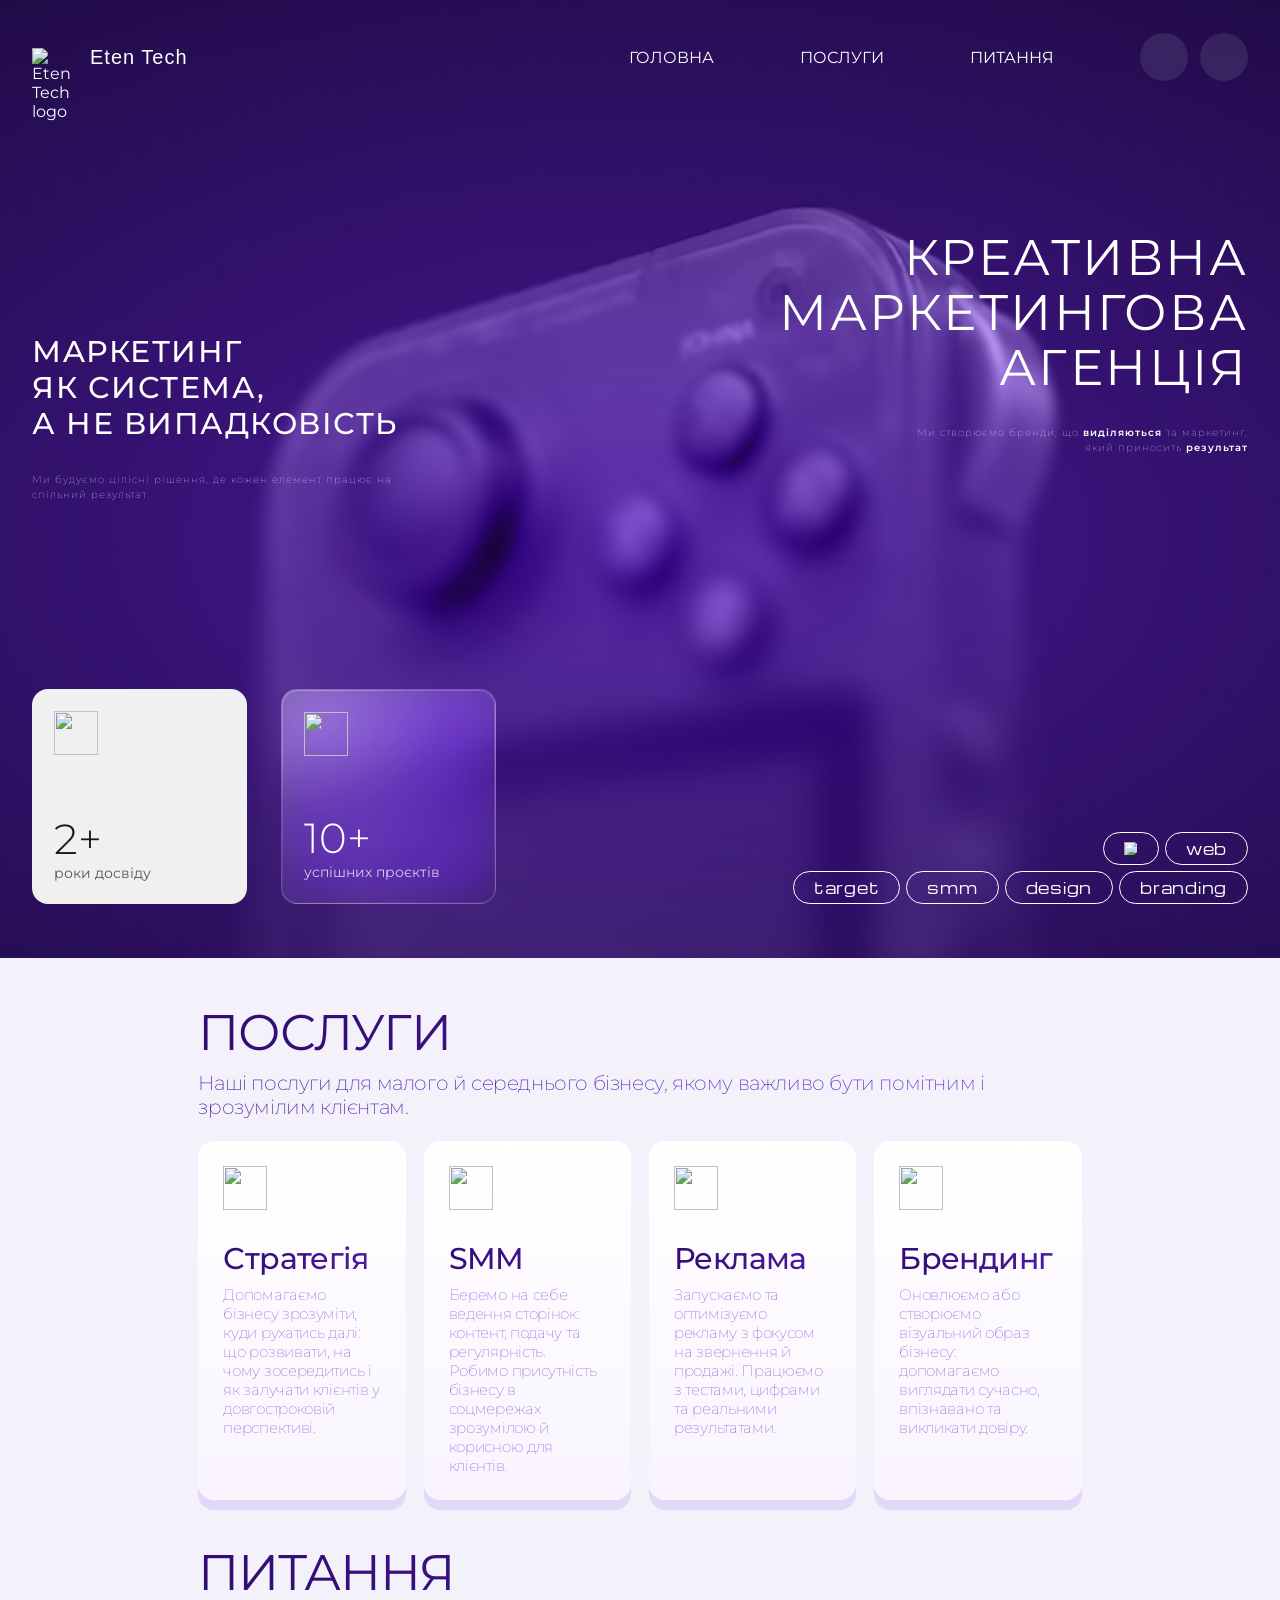
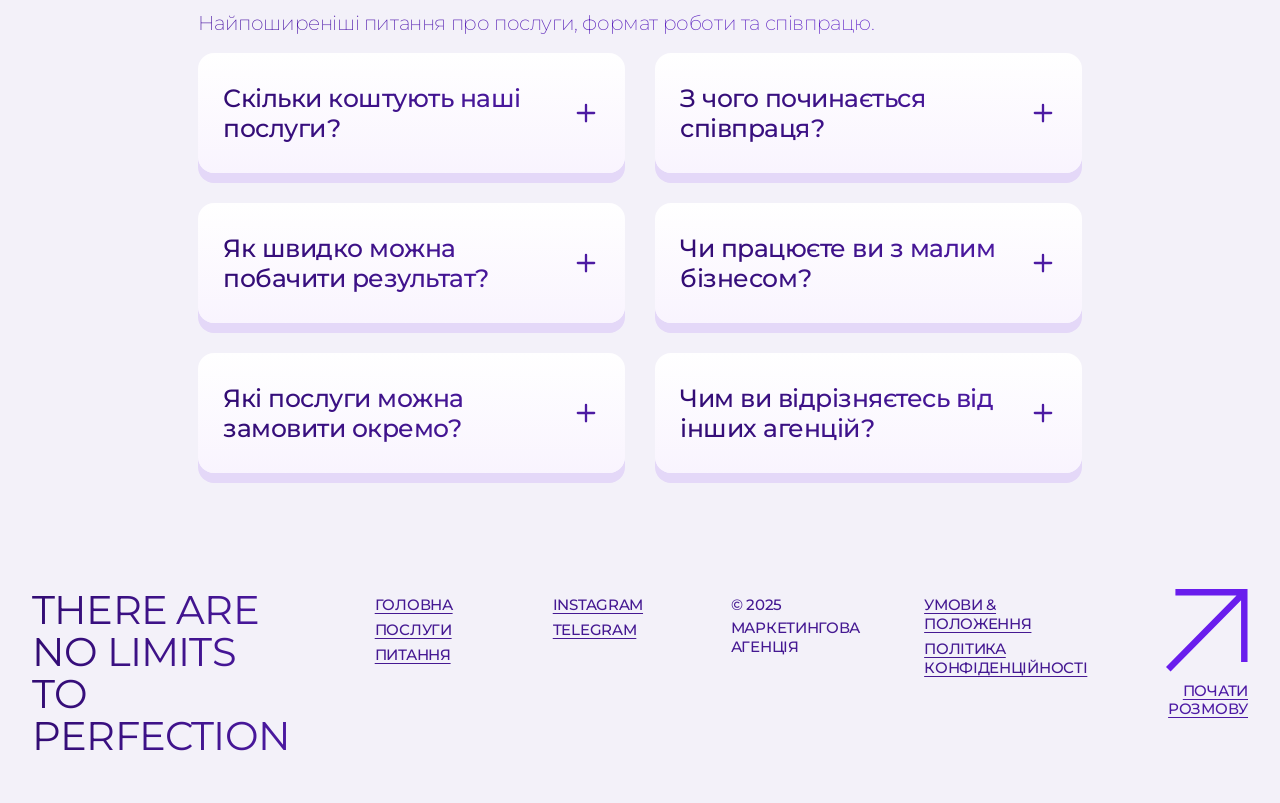
==== index.html @ 17175cb0 "Update index.html" ====
<!doctype html>
<html lang="uk">
<head>
  <meta charset="utf-8">
  <meta name="viewport" content="width=device-width, initial-scale=1">
  <title>eten tech</title>
  <link rel="shortcut icon" href="images/logo_icon.svg" />
  <link rel="preconnect" href="https://fonts.googleapis.com">
  <link rel="preconnect" href="https://fonts.gstatic.com" crossorigin>
  <link rel="preload" as="image" href="images/hero-640.webp" media="(max-width: 600px)" fetchpriority="high">
  <link rel="preload" as="image" href="images/hero-1080.webp" media="(min-width: 601px)" fetchpriority="high">
  <link href="https://fonts.googleapis.com/css2?family=Montserrat:wght@300;400;500;600;700;800&display=swap" rel="stylesheet">
  <link href="https://fonts.googleapis.com/css2?family=Michroma&display=swap" rel="stylesheet">
  <link rel="stylesheet" href="css/style.css">
</head>
<body>

  <header class="header">
    <div class="header__inner">
      <div class="header__left">
        <div class="header__logo" aria-label="Eten Tech logo">
          <img src="images/logo.svg" alt="Eten Tech logo">
        </div>
        <div class="header__brand">Eten Tech</div>
      </div>

      <div class="header__right">
        <nav class="header__nav" aria-label="Навігація">
          <a class="header__link" href="#home">ГОЛОВНА</a>
          <a class="header__link" href="#services">ПОСЛУГИ</a>
          <a class="header__link" href="#faq">ПИТАННЯ</a>
        </nav>

        <div class="header__icons" aria-label="Соц. іконки">
          <a class="header__iconBtn" href="https://www.instagram.com/eten_tech/" target="_blank" rel="noopener" aria-label="Instagram">
            <span class="header__iconSvg"><img src="images/icon1.svg" alt=""></span>
          </a>
          <a class="header__iconBtn" href="#" target="_blank" rel="noopener" aria-label="Telegram">
            <span class="header__iconSvg"><img src="images/icon2.svg" alt=""></span>
          </a>
        </div>

        <button class="header__burger" type="button" aria-label="Menu" aria-expanded="false">
          <span></span><span></span><span></span>
        </button>
      </div>
    </div>

    <div class="header__drawer" aria-hidden="true">
      <nav class="header__drawerNav" aria-label="Навігація (mobile)">
        <a class="header__drawerLink" href="#home">ГОЛОВНА</a>
        <a class="header__drawerLink" href="#services">ПОСЛУГИ</a>
        <a class="header__drawerLink" href="#faq">ПИТАННЯ</a>
      </nav>
      <div class="header__drawerSocial" aria-label="Соцмережі">
        <a class="header__drawerIconBtn" href="https://www.instagram.com/eten_tech/" target="_blank" rel="noopener" aria-label="Instagram">
          <img src="images/icon1.svg" alt="">
        </a>
        <a class="header__drawerIconBtn" href="#" target="_blank" rel="noopener" aria-label="Telegram">
          <img src="images/icon2.svg" alt="">
        </a>
      </div>
    </div>
  </header>

  <section class="hero" id="home">
    <div class="hero__bg"></div>
    <div class="hero__inner">

      <div class="hero__leftBlock">
        <div class="hero__leftText">
          МAРКЕТИНГ<br>ЯК СИСТЕМА,<br>А НЕ ВИПАДКОВІСТЬ
        </div>
        <p class="hero__leftDesc">
          Ми будуємо цілісні рішення, де кожен елемент працює на спільний результат.
        </p>
      </div>

      <div class="hero__squares">
  <div class="hero__square hero__square--light">
    <img class="hero__square-icon" src="images/square-icon1.svg" alt="">
    <div class="hero__square-bottom">
      <div class="hero__square-number">2+</div>
      <div class="hero__square-label">роки досвіду</div>
    </div>
  </div>

  <div class="hero__square hero__square--glass">
    <img class="hero__square-icon" src="images/square-icon2.svg" alt="">
    <div class="hero__square-bottom">
      <div class="hero__square-number">10+</div>
      <div class="hero__square-label">успішних проєктів</div>
    </div>
  </div>
</div>

      <div class="hero__rightText">
        КРЕАТИВНА<br>МАРКЕТИНГОВА<br>АГЕНЦІЯ
        <p class="hero__desc">
          Ми створюємо бренди, що <span>виділяються</span> та маркетинг,<br>
          який приносить <span>результат</span>
        </p>
      </div>

      <div class="hero__chips">
        <div class="hero__chipsTop">
          <span class="chip chip--icon" aria-label="icon chip">
            <span class="chip__icon" aria-hidden="true">
              <img src="images/icon3.svg" alt="Icon 3">
            </span>
          </span>
          <span class="chip">web</span>
        </div>
        <div class="hero__chipsBottom">
          <span class="chip">target</span>
          <span class="chip">smm</span>
          <span class="chip">design</span>
          <span class="chip">branding</span>
        </div>
      </div>

    </div>
  </section>

  <main>
    <div class="container">
      <section id="services">
        <h3 class="sectionTitle">ПОСЛУГИ</h3>
        <p class="sectionDesc">
          Наші послуги для малого й середнього бізнесу, якому важливо бути помітним і зрозумілим клієнтам.
        </p>

        <div class="services">
          <article class="serviceCard">
            <div class="icon" aria-hidden="true">
              <img src="images/Vector.svg" alt="">
            </div>
            <h3>Стратегія</h3>
            <p>Допомагаємо бізнесу зрозуміти, куди рухатись далі: що розвивати, на чому зосередитись і як залучати клієнтів у довгостроковій перспективі.</p>
          </article>

          <article class="serviceCard">
            <div class="icon" aria-hidden="true">
              <img src="images/Vector-1.svg" alt="">
            </div>
            <h3>SMM</h3>
            <p>Беремо на себе ведення сторінок: контент, подачу та регулярність. Робимо присутність бізнесу в соцмережах зрозумілою й корисною для клієнтів.</p>
          </article>

          <article class="serviceCard">
            <div class="icon" aria-hidden="true">
              <img src="images/Vector-2.svg" alt="">
            </div>
            <h3>Реклама</h3>
            <p>Запускаємо та оптимізуємо рекламу з фокусом на звернення й продажі. Працюємо з тестами, цифрами та реальними результатами.</p>
          </article>

          <article class="serviceCard">
            <div class="icon" aria-hidden="true">
              <img src="images/Vector-3.svg" alt="">
            </div>
            <h3>Брендинг</h3>
            <p>Оновлюємо або створюємо візуальний образ бізнесу: допомагаємо виглядати сучасно, впізнавано та викликати довіру.</p>
          </article>
        </div>
      </section>

      <section class="faqWrap" id="faq">
        <h3 class="sectionTitle">ПИТАННЯ</h3>
        <p class="sectionDesc">Найпоширеніші питання про послуги, формат роботи та співпрацю.</p>

        <div class="faqGrid">
          <div class="faqCol" role="list">
            <div class="faqItem" data-open="false" role="listitem">
              <button class="faqBtn" type="button" aria-expanded="false">
                <span class="faqQ">Скільки коштують наші послуги?</span>
                <span class="plus" aria-hidden="true">
                  <svg viewBox="0 0 24 24" fill="none"><path d="M12 5v14M5 12h14" stroke="currentColor" stroke-width="2" stroke-linecap="round"/></svg>
                </span>
              </button>
              <div class="faqA"><p>Вартість залежить від задач, обсягу робіт та цілей бізнесу. Після короткого обговорення ми пропонуємо індивідуальний формат і бюджет.</p></div>
            </div>
            <div class="faqItem" data-open="false" role="listitem">
              <button class="faqBtn" type="button" aria-expanded="false">
                <span class="faqQ">Як швидко можна побачити результат?</span>
                <span class="plus" aria-hidden="true">
                  <svg viewBox="0 0 24 24" fill="none"><path d="M12 5v14M5 12h14" stroke="currentColor" stroke-width="2" stroke-linecap="round"/></svg>
                </span>
              </button>
              <div class="faqA"><p>Перші зміни зазвичай видно вже в перші 1-2 місяці. Стабільний ріст - це система й робота на дистанції.</p></div>
            </div>
            <div class="faqItem" data-open="false" role="listitem">
              <button class="faqBtn" type="button" aria-expanded="false">
                <span class="faqQ">Які послуги можна замовити окремо?</span>
                <span class="plus" aria-hidden="true">
                  <svg viewBox="0 0 24 24" fill="none"><path d="M12 5v14M5 12h14" stroke="currentColor" stroke-width="2" stroke-linecap="round"/></svg>
                </span>
              </button>
              <div class="faqA"><p>Окремо можна замовити стратегію, SMM-ведення, запуск реклами або брендинг.</p></div>
            </div>
          </div>

          <div class="faqCol" role="list">
            <div class="faqItem" data-open="false" role="listitem">
              <button class="faqBtn" type="button" aria-expanded="false">
                <span class="faqQ">З чого починається співпраця?</span>
                <span class="plus" aria-hidden="true">
                  <svg viewBox="0 0 24 24" fill="none"><path d="M12 5v14M5 12h14" stroke="currentColor" stroke-width="2" stroke-linecap="round"/></svg>
                </span>
              </button>
              <div class="faqA"><p>Починаємо з короткого знайомства та брифу: цілі, продукт, аудиторія, бюджет і очікування.</p></div>
            </div>
            <div class="faqItem" data-open="false" role="listitem">
              <button class="faqBtn" type="button" aria-expanded="false">
                <span class="faqQ">Чи працюєте ви з малим бізнесом?</span>
                <span class="plus" aria-hidden="true">
                  <svg viewBox="0 0 24 24" fill="none"><path d="M12 5v14M5 12h14" stroke="currentColor" stroke-width="2" stroke-linecap="round"/></svg>
                </span>
              </button>
              <div class="faqA"><p>Так. Ми підбираємо реалістичний формат і пріоритети, щоб результат відчувався в продажах.</p></div>
            </div>
            <div class="faqItem" data-open="false" role="listitem">
              <button class="faqBtn" type="button" aria-expanded="false">
                <span class="faqQ">Чим ви відрізняєтесь від інших агенцій?</span>
                <span class="plus" aria-hidden="true">
                  <svg viewBox="0 0 24 24" fill="none"><path d="M12 5v14M5 12h14" stroke="currentColor" stroke-width="2" stroke-linecap="round"/></svg>
                </span>
              </button>
              <div class="faqA"><p>Ми не "робимо разово", а вибудовуємо систему: цілі → стратегія → контент → тести → аналітика.</p></div>
            </div>
          </div>
        </div>
      </section>
    </div>
  </main>

  <footer class="footer">
    <div class="footer__inner">
      <div class="footer__title">THERE ARE NO LIMITS<br>TO PERFECTION</div>
      <nav class="footer__col" aria-label="Навігація у футері">
        <a class="footer__link" href="#home">ГОЛОВНА</a>
        <a class="footer__link" href="#services">ПОСЛУГИ</a>
        <a class="footer__link" href="#faq">ПИТАННЯ</a>
      </nav>
      <div class="footer__col" aria-label="Соцмережі">
        <a class="footer__link" href="https://www.instagram.com/eten_tech/" target="_blank" rel="noopener">INSTAGRAM</a>
        <a class="footer__link" href="#" target="_blank" rel="noopener">TELEGRAM</a>
      </div>
      <div class="footer__col footer__meta">
        <div class="footer__metaText">© 2025</div>
        <div class="footer__metaText">МАРКЕТИНГОВА АГЕНЦІЯ</div>
      </div>
      <div class="footer__col footer__legal">
        <a class="footer__link" href="#">УМОВИ &amp; ПОЛОЖЕННЯ</a>
        <a class="footer__link" href="#">ПОЛІТИКА КОНФІДЕНЦІЙНОСТІ</a>
      </div>
      <a class="footer__cta" href="#contact">
        <span class="footer__ctaIcon"><img src="images/Rectangle 4342.svg" alt=""></span>
        <span class="footer__ctaText">ПОЧАТИ<br>РОЗМОВУ</span>
      </a>
    </div>
  </footer>

  <script src="js/script.js"></script>
</body>
</html>
---- css/style.css ----
* {
  box-sizing: border-box;
  margin: 0;
  padding: 0;
}

body {
  background: #F3F1F9;
  font-family: 'Montserrat', sans-serif;
}

a {
  text-decoration: none;
  color: inherit;
}

/* ===== Layout ===== */
.container {
  padding-left: 15.5vw;
  padding-right: 15.5vw;
  margin: 0 auto;
}

/* ===== Header ===== */
.header {
  padding-left: 2.5vw;
  padding-right: 2.5vw;
  padding-top: 33px;
  padding-bottom: 0;
  color: rgb(255, 255, 255);
  position: absolute;
  top: 0;
  left: 0;
  right: 0;
  z-index: 10;
}

.header__inner {
  display: flex;
  align-items: center;
  justify-content: space-between;
  min-height: 48px;
}

.header__left {
  display: flex;
  align-items: center;
  gap: 12px;
}

.header__logo {
  width: 46px;
  height: 19px;
  display: block;
}

.header__brand {
  font-family: "Helvetica Neue", Helvetica, Arial, sans-serif;
  font-weight: 100;
  font-size: 20px;
  line-height: 1;
  letter-spacing: 0.05em;
}

.header__right {
  display: flex;
  align-items: center;
  gap: 86px;
}

.header__nav {
  display: flex;
  align-items: center;
  gap: 86px;
}

.header__link {
  font-family: "Montserrat", sans-serif;
  font-weight: 400;
  font-size: 16px;
  text-transform: uppercase;
  letter-spacing: 0em;
}

.header__icons {
  display: flex;
  align-items: center;
  gap: 12px;
}

.header__iconBtn {
  width: 48px;
  height: 48px;
  border-radius: 999px;
  border: 0;
  background: rgba(255, 255, 255, 0.09);
  display: grid;
  place-items: center;
  cursor: pointer;
  padding: 0;
}

.header__iconSvg {
  width: 14px;
  height: 14px;
  display: block;
}

/* ===== Burger + Drawer ===== */
.header__burger {
  display: none;
  width: 48px;
  height: 48px;
  border-radius: 999px;
  border: 0;
  background: rgba(255, 255, 255, 0.09);
  cursor: pointer;
  padding: 0;
  position: relative;
}

.header__burger span {
  position: absolute;
  left: 14px;
  right: 14px;
  height: 2px;
  background: #fff;
  border-radius: 2px;
}

.header__burger span:nth-child(1) { top: 16px; }
.header__burger span:nth-child(2) { top: 23px; }
.header__burger span:nth-child(3) { top: 30px; }

.header__drawer {
  display: none;
}

/* ===== Hero ===== */
.hero {
  position: relative;
  height: 958px;
  width: 100%;
  overflow: hidden;
}

.hero__bg {
  position: absolute;
  inset: 0;
  background-image: image-set(
    url("../images/hero-640.webp") 1x,
    url("../images/hero-1080.webp") 2x
  );
  background-size: cover;
  background-position: center;
  background-repeat: no-repeat;
  z-index: 0;
}

.hero__inner {
  position: relative;
  height: 958px;
  z-index: 1;
}

.hero__rightText {
  position: absolute;
  right: 2.5vw;
  top: calc(33px + 48px + 149px);
  text-align: right;
  color: #fff;
  text-transform: uppercase;
  font-family: "Montserrat", sans-serif;
  font-weight: 400;
  font-size: 50px;
  line-height: 1.1;
  max-width: 520px;
  letter-spacing: 0.05em;
}

.hero__leftBlock {
  position: absolute;
  left: 2.5vw;
  top: calc(33px + 48px + 253px);
}

.hero__leftText {
  color: #fff;
  font-family: "Montserrat", sans-serif;
  font-weight: 500;
  font-size: 30px;
  line-height: 1.2;
  letter-spacing: 0.05em;
  text-transform: uppercase;
  max-width: 420px;
}

.hero__leftDesc {
  margin-top: 30px;
  max-width: 360px;
  font-size: 10px;
  font-weight: 100;
  letter-spacing: 0.10em;
  line-height: 1.5;
  color: #fff;
}

/* ===== Squares ===== */
.hero__squares {
  position: absolute;
  left: 2.5vw;
  bottom: 54px;
  display: flex;
  gap: 34px;
}

.hero__square {
  width: 215px;
  height: 215px;
  border-radius: 16px;
  padding: 22px;
  display: flex;
  flex-direction: column;
  align-items: flex-start;
  justify-content: space-between;
}

.hero__square--light {
  background: #F0F0F0;
}

.hero__square--glass {
  position: relative;
  overflow: hidden;
  background:
    radial-gradient(140% 120% at 20% 15%, rgba(255,255,255,0.26) 0%, rgba(255,255,255,0.10) 38%, rgba(255,255,255,0.05) 60%, rgba(255,255,255,0.03) 100%),
    linear-gradient(135deg, rgba(255,255,255,0.12) 0%, rgba(255,255,255,0.06) 55%, rgba(0,0,0,0.10) 100%);
  border: 1px solid rgba(255,255,255,0.22);
  backdrop-filter: blur(22px) saturate(160%);
  -webkit-backdrop-filter: blur(22px) saturate(160%);
}

.hero__square--glass::before {
  content: "";
  position: absolute;
  inset: 0;
  border-radius: 16px;
  pointer-events: none;
  background:
    radial-gradient(120px 120px at 22% 18%, rgba(255,255,255,0.32) 0%, rgba(255,255,255,0.12) 45%, rgba(255,255,255,0) 70%),
    linear-gradient(180deg, rgba(255,255,255,0.22), rgba(255,255,255,0.06));
  mask: linear-gradient(#000 0 0) content-box, linear-gradient(#000 0 0);
  -webkit-mask: linear-gradient(#000 0 0) content-box, linear-gradient(#000 0 0);
  padding: 1px;
  -webkit-mask-composite: xor;
          mask-composite: exclude;
  opacity: 0.9;
}

.hero__square--glass::after {
  content: "";
  position: absolute;
  inset: 0;
  border-radius: 16px;
  pointer-events: none;
  background: radial-gradient(120% 120% at 50% 40%, rgba(0,0,0,0) 45%, rgba(0,0,0,0.16) 100%);
}

.hero__square-icon {
  width: 44px;
  height: 44px;
  flex-shrink: 0;
  position: relative;
  z-index: 1;
}

.hero__square-bottom {
  display: flex;
  flex-direction: column;
  gap: 4px;
  position: relative;
  z-index: 1;
}

.hero__square-number {
  font-size: 42px;
  font-weight: 300;
  line-height: 1;
}

.hero__square-label {
  font-size: 14px;
  font-weight: 400;
  line-height: 1.3;
}

.hero__square--light .hero__square-number { color: #1a1a1a; }
.hero__square--light .hero__square-label  { color: #555; }

.hero__square--glass .hero__square-number { color: #ffffff; }
.hero__square--glass .hero__square-label  { color: rgba(255,255,255,0.75); }

/* ===== Hero desc + chips ===== */
.hero__desc {
  margin-top: 30px;
  font-size: 10px;
  font-weight: 100;
  line-height: 1.5;
  text-transform: none;
  letter-spacing: 0.1em;
  color: #fff;
  text-align: right;
  word-wrap: break-word;
}

.hero__desc span {
  font-weight: 600;
}

.hero__chips {
  position: absolute;
  right: 2.5vw;
  bottom: 0;
  transform: translateY(-54px);
  display: flex;
  flex-direction: column;
  gap: 6px;
  align-items: flex-end;
}

.hero__chipsTop {
  display: flex;
  gap: 6px;
  justify-content: flex-end;
  width: fit-content;
}

.hero__chipsBottom {
  display: flex;
  gap: 6px;
  justify-content: flex-end;
  width: fit-content;
}

.chip {
  height: 33px;
  display: inline-flex;
  align-items: center;
  justify-content: center;
  padding: 0 20px;
  border-radius: 999px;
  font-family: "Michroma", sans-serif;
  font-size: 15px;
  font-weight: 400;
  letter-spacing: 0.05em;
  line-height: 1;
  color: rgb(255, 255, 255);
  border: 1px solid rgb(255, 255, 255);
  background: rgba(255, 255, 255, 0.00);
}

.chip--icon {
  width: 56px;
  padding: 0;
}

.chip__icon {
  width: 13px;
  height: 13px;
  display: inline-flex;
  align-items: center;
  justify-content: center;
}

.chip__icon img {
  width: 13px;
  height: 13px;
  display: block;
}

/* ===== Main Light Section ===== */
main {
  background: #F3F1F9;
  padding: 44px 0 70px;
}

.sectionTitle {
  margin: 0;
  font-size: 50px;
  letter-spacing: -0.02em;
  font-weight: 400;
  background: linear-gradient(to right, #320C73 0%, #4D1AA4 100%);
  -webkit-background-clip: text;
  background-clip: text;
  -webkit-text-fill-color: transparent;
  color: transparent;
}

.sectionDesc {
  margin: 8px 0 0;
  background: linear-gradient(to right, #4D1AA4 0%, #6627D4 100%);
  -webkit-background-clip: text;
  background-clip: text;
  -webkit-text-fill-color: transparent;
  color: transparent;
  font-size: 20px;
  font-weight: 200;
  letter-spacing: -0.02em;
}

/* ===== Services ===== */
.services {
  margin-top: 22px;
  display: grid;
  grid-template-columns: repeat(4, 1fr);
  gap: 18px;
}

.serviceCard {
  position: relative;
  border-radius: 16px;
  background-image: linear-gradient(#FFFFFF, #F9F4FE);
  box-shadow: 0px 10px 0px 0px #E4D8F8;
  padding: 25px 25px;
  overflow: hidden;
  min-height: 168px;
}

.serviceCard::before {
  content: "";
  position: absolute;
  inset: -40px -30px auto auto;
  width: 160px;
  height: 160px;
  transform: rotate(18deg);
  pointer-events: none;
}

.icon {
  width: 44px;
  height: 44px;
  display: grid;
  place-items: center;
  margin-bottom: 30px;
}

.icon img { width: 44px; height: 44px; }

.serviceCard h3 {
  margin: 0 0 8px;
  font-size: 30px;
  font-weight: 500;
  background: linear-gradient(to right, #320C73 0%, #4D1AA4 100%);
  -webkit-background-clip: text;
  background-clip: text;
  -webkit-text-fill-color: transparent;
  color: transparent;
  letter-spacing: -0.02em;
}

.serviceCard p {
  margin: 0;
  color: #6325CF;
  font-size: 15px;
  font-weight: 100;
  letter-spacing: -0.02em;
}

/* ===== FAQ ===== */
.faqWrap {
  margin-top: 42px;
}

.faqGrid {
  margin-top: 18px;
  display: grid;
  grid-template-columns: 1fr 1fr;
  gap: 30px;
  align-items: start;
}

.faqCol {
  display: flex;
  flex-direction: column;
  gap: 30px;
}

.faqItem {
  border-radius: 16px;
  background-image: linear-gradient(#FFFFFF, #F9F4FE);
  box-shadow: 0px 10px 0px 0px #E4D8F8;
  overflow: hidden;
}

.faqBtn {
  width: 100%;
  text-align: left;
  padding: 30px 25px 30px 25px;
  display: flex;
  align-items: center;
  justify-content: space-between;
  gap: 14px;
  background: transparent;
  border: 0;
  cursor: pointer;
}

.faqQ {
  font-weight: 500;
  background: linear-gradient(to right, #320C73 0%, #4D1AA4 100%);
  -webkit-background-clip: text;
  background-clip: text;
  -webkit-text-fill-color: transparent;
  color: transparent;
  font-size: 25px;
  font-family: 'Montserrat', sans-serif;
  letter-spacing: -0.02em;
}

.plus {
  width: 28px;
  height: 28px;
  display: grid;
  place-items: center;
  flex: 0 0 auto;
  transition: transform .18s ease;
}

.plus svg { width: 28px; height: 28px; color: #4C1AA2; }

.faqA {
  max-height: 0;
  overflow: hidden;
  transition: max-height .22s ease;
  padding: 0 16px;
}

.faqA p {
  margin: 0 0 14px;
  color: #6325CF;
  font-size: 15px;
  letter-spacing: -0.02em;
  padding-left: 10px;
}

.faqItem[data-open="true"] .faqA {
  max-height: 220px;
}
.faqItem[data-open="true"] .plus {
  transform: rotate(45deg);
}

/* ===== Footer ===== */
.footer {
  background: #F3F1F9;
  padding: 46px 0 46px;
  padding-left: 2.5vw;
  padding-right: 2.5vw;
}

.footer__inner {
  display: grid;
  grid-template-columns: 2.2fr 0.9fr 0.9fr 0.9fr 1.4fr auto;
  align-items: start;
  column-gap: 64px;
  row-gap: 24px;
}

.footer__title {
  font-size: 40px;
  font-weight: 400;
  line-height: 1.05;
  letter-spacing: -0.02em;
  background: linear-gradient(to right, #320C73 0%, #4D1AA4 100%);
  -webkit-background-clip: text;
  background-clip: text;
  -webkit-text-fill-color: transparent;
  color: transparent;
  text-transform: uppercase;
}

.footer__col {
  display: flex;
  flex-direction: column;
  align-items: flex-start;
  gap: 6px;
  padding-top: 6px;
}

.footer__link {
  font-size: 15px;
  font-weight: 500;
  letter-spacing: -0.02em;
  text-transform: uppercase;
  color: #451992;
  text-decoration: underline;
  text-underline-offset: 3px;
  text-decoration-thickness: 1px;
  display: inline-block;
  width: fit-content;
}

.footer__meta {
  gap: 4px;
}

.footer__metaText {
  font-size: 15px;
  font-weight: 500;
  letter-spacing: -0.02em;
  text-transform: uppercase;
  color: #451992;
}

.footer__legal {
  gap: 6px;
  max-width: none;
}

.footer__cta {
  justify-self: end;
  display: inline-flex;
  flex-direction: column;
  align-items: flex-end;
  gap: 10px;
  color: #4D1AA4;
  width: fit-content;
}

.footer__ctaIcon {
  width: 82.5px;
  height: 82.5px;
  display: grid;
  place-items: center;
}

.footer__ctaIcon img {
  width: 82.5px;
  height: 82.5px;
}

.footer__ctaText {
  font-size: 15px;
  font-weight: 500;
  letter-spacing: -0.02em;
  text-transform: uppercase;
  text-decoration: underline;
  text-underline-offset: 3px;
  text-decoration-thickness: 1px;
  text-align: right;
  line-height: 1.2;
}

/* =========================================================
   ===== RESPONSIVE
   ========================================================= */
@media (min-width: 1200px) {
  .hero__bg {
    background-image: image-set(
      url("../images/hero-1080.webp") 1x,
      url("../images/hero-1920.webp") 2x
    );
  }
}

@media (max-width: 1000px) {

  .container {
    padding-left: 5vw;
    padding-right: 5vw;
  }

  .footer {
    padding-left: 5vw;
    padding-right: 5vw;
  }

  /* header */
  .header {
    padding-left: 5vw;
    padding-right: 5vw;
    padding-top: 18px;
  }

  .header__right {
    gap: 12px;
  }

  .header__nav,
  .header__icons {
    display: none;
  }

  .header__burger {
    display: block;
  }

  .header__brand {
    font-size: 16px;
  }

  .header__logo {
    width: 39px;
    height: 16px;
  }

  img[alt="Eten Tech logo"] {
    width: 39px;
    height: 16px;
  }

  .header__drawer {
    padding: 12px 14px;
    width: min(86vw, 200px);
    display: block;
    position: absolute;
    top: calc(18px + 48px + 12px);
    right: 5vw;
    border-radius: 16px;
    background: rgba(255, 255, 255, 0.12);
    border: 1px solid rgba(255, 255, 255, 0.18);
    backdrop-filter: blur(16px) saturate(140%);
    -webkit-backdrop-filter: blur(16px) saturate(140%);
    opacity: 0;
    pointer-events: none;
    transform: translateY(-6px);
    transition: opacity .18s ease, transform .18s ease;
    z-index: 20;
  }

  .header.is-open .header__drawer {
    opacity: 1;
    pointer-events: auto;
    transform: translateY(0);
  }

  .header__drawerNav,
  .header__drawerSocial {
    display: flex;
    flex-direction: column;
    gap: 8px;
  }

  .header__drawerSocial {
    margin-top: 12px;
    padding-top: 12px;
    border-top: 1px solid rgba(255, 255, 255, 0.18);
    display: flex;
    flex-direction: row;
    justify-content: flex-start;
    align-items: center;
    gap: 12px;
    flex-wrap: nowrap;
  }

  .header__drawerLink {
    font-family: "Montserrat", sans-serif;
    font-weight: 400;
    font-size: 15px;
    letter-spacing: -0.02em;
    text-transform: uppercase;
    line-height: 1.15;
    text-decoration: none;
    padding: 4px 0;
    color: #fff;
    width: fit-content;
  }

  .header__drawerIconBtn {
    width: 44px;
    height: 44px;
    border-radius: 999px;
    border: 0;
    background: rgba(255, 255, 255, 0.09);
    display: grid;
    place-items: center;
    cursor: pointer;
    padding: 0;
  }

  .header__drawerIconBtn img {
    width: 14px;
    height: 14px;
    display: block;
  }

  /* hero */
  .hero {
    height: 820px;
  }

  .hero__inner {
    height: 820px;
  }

  .hero__leftBlock {
    left: 5vw;
    right: 5vw;
    top: auto;
    bottom: 200px;
  }

  .hero__leftText {
    font-size: 18px;
    line-height: 1.15;
    max-width: 240px;
  }

  .hero__leftDesc {
    margin-top: 12px;
    max-width: 260px;
  }

  /* squares hidden on mobile */
  .hero__squares {
    display: none;
  }

  .hero__rightText {
    right: 5vw;
    left: 5vw;
    max-width: none;
    font-size: 34px;
    line-height: 1.05;
    word-break: break-word;
    overflow-wrap: anywhere;
    text-align: right;
  }

  .hero__desc {
    max-width: 260px;
    margin-left: auto;
  }

  .hero__chips {
    right: 5vw;
    bottom: 24px;
    transform: none;
  }

  .hero__chipsBottom .chip:last-child {
    display: none;
  }

  .chip {
    height: 30px;
    font-size: 13px;
    padding: 0 16px;
  }

  .chip--icon {
    width: 52px;
    padding: 0;
  }

  /* services */
  .services {
    grid-template-columns: repeat(2, 1fr);
    gap: 24px 14px;
  }

  .serviceCard {
    padding: 18px 16px;
    min-height: 0;
  }

  .icon {
    margin-bottom: 14px;
  }

  .serviceCard h3 {
    font-size: 22px;
  }

  .serviceCard p {
    font-size: 13px;
    line-height: 1.35;
  }

  .sectionTitle {
    font-size: 36px;
  }

  .sectionDesc {
    font-size: 16px;
    line-height: 1.35;
  }

  /* FAQ */
  .faqGrid {
    grid-template-columns: 1fr;
    gap: 24px;
  }

  .faqCol {
    gap: 24px 14px;
  }

  .faqQ {
    font-size: 18px;
    line-height: 1.2;
  }

  .faqA {
    padding: 0 16px;
  }

  .faqA p {
    font-size: 13px;
    line-height: 1.35;
    padding-left: 0;
  }

  .plus {
    width: 24px;
    height: 24px;
  }

  .plus svg {
    width: 24px;
    height: 24px;
  }

  /* footer */
  .footer__inner {
    display: grid;
    grid-template-columns: 1.6fr 1fr 1fr;
    column-gap: 22px;
    row-gap: 28px;
    align-items: start;
  }

  .footer__title {
    grid-column: 1 / -1;
    grid-row: 1;
    font-size: 30px;
    line-height: 1.05;
  }

  .footer__inner > nav.footer__col {
    grid-column: 1;
    grid-row: 2;
    padding-top: 0;
    margin-top: 6px;
  }

  .footer__inner > div.footer__col[aria-label="Соцмережі"] {
    grid-column: 2;
    grid-row: 2;
    padding-top: 0;
    margin-top: 6px;
  }

  .footer__meta {
    grid-column: 3;
    grid-row: 2;
    padding-top: 0;
    margin-top: 6px;
  }

  .footer__legal {
    grid-column: 1 / 3;
    grid-row: 3;
    padding-top: 0;
    margin-top: 12px;
  }

  .footer__cta {
    grid-column: 3;
    grid-row: 3;
    justify-self: end;
    align-self: end;
    margin-top: 12px;
  }
}

html, body {
  width: 100%;
  overflow-x: hidden;
}
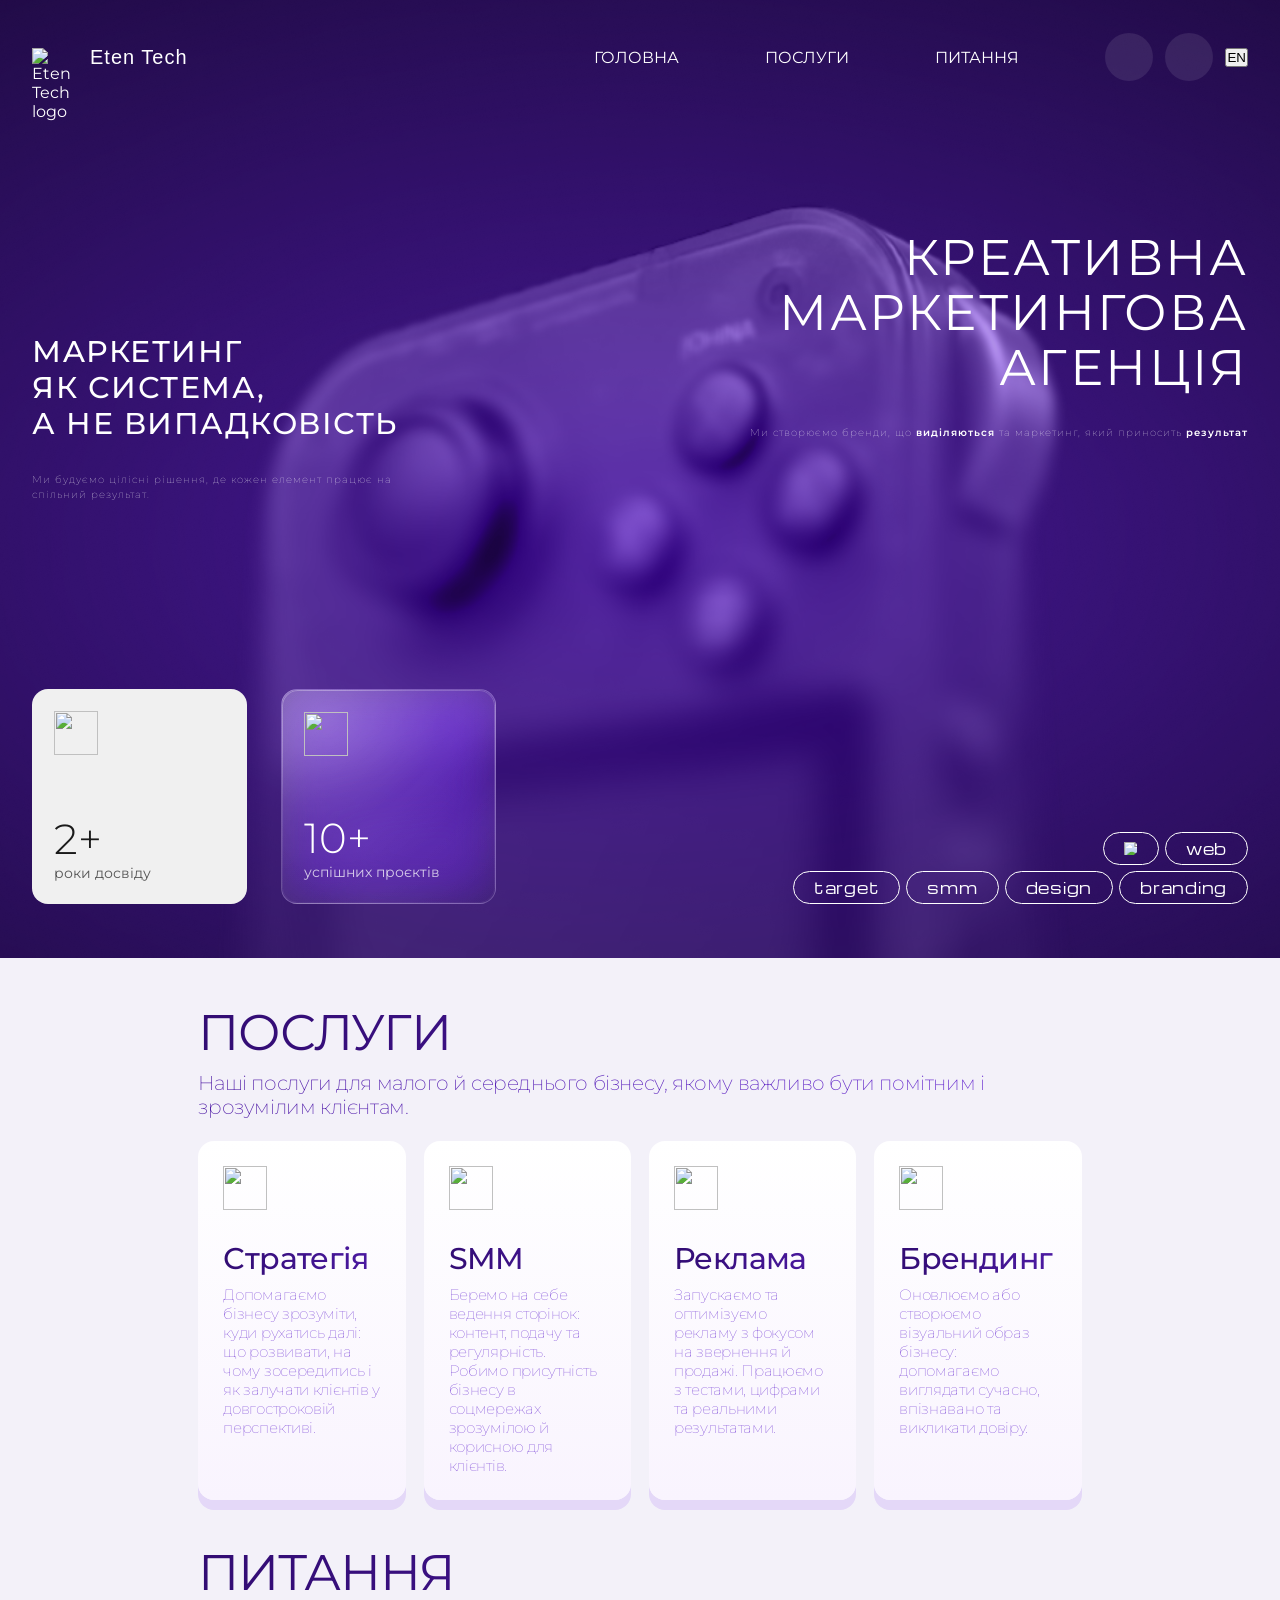
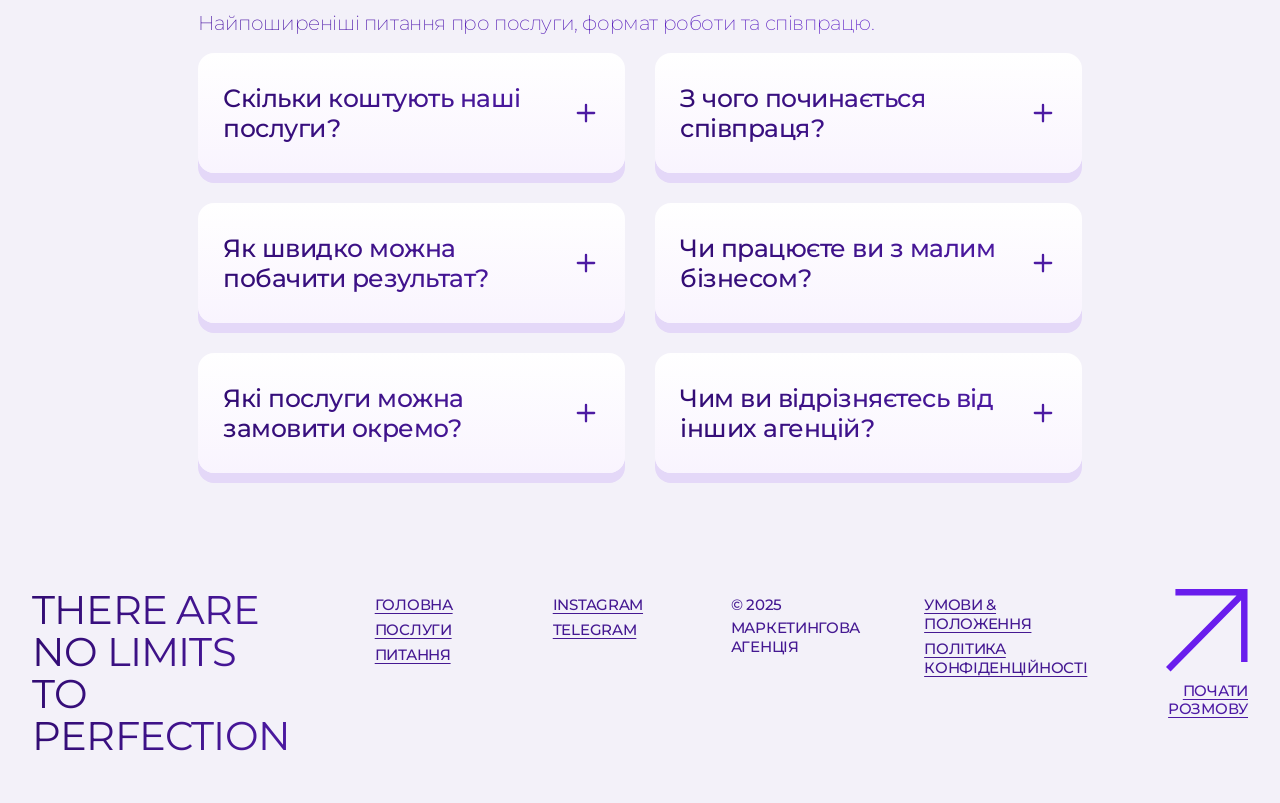
==== commit 00428e4d: "Update index.html" ====
--- a/index.html
+++ b/index.html
@@ -1,266 +1,243 @@
-<!doctype html>
+<!DOCTYPE html>
+
 <html lang="uk">
 <head>
-  <meta charset="utf-8">
-  <meta name="viewport" content="width=device-width, initial-scale=1">
-  <title>eten tech</title>
-  <link rel="shortcut icon" href="images/logo_icon.svg" />
-  <link rel="preconnect" href="https://fonts.googleapis.com">
-  <link rel="preconnect" href="https://fonts.gstatic.com" crossorigin>
-  <link rel="preload" as="image" href="images/hero-640.webp" media="(max-width: 600px)" fetchpriority="high">
-  <link rel="preload" as="image" href="images/hero-1080.webp" media="(min-width: 601px)" fetchpriority="high">
-  <link href="https://fonts.googleapis.com/css2?family=Montserrat:wght@300;400;500;600;700;800&display=swap" rel="stylesheet">
-  <link href="https://fonts.googleapis.com/css2?family=Michroma&display=swap" rel="stylesheet">
-  <link rel="stylesheet" href="css/style.css">
+<meta charset="utf-8"/>
+<meta content="width=device-width, initial-scale=1" name="viewport"/>
+<title>eten tech</title>
+<link href="images/logo_icon.svg" rel="shortcut icon"/>
+<link href="https://fonts.googleapis.com" rel="preconnect"/>
+<link crossorigin="" href="https://fonts.gstatic.com" rel="preconnect"/>
+<link as="image" fetchpriority="high" href="images/hero-640.webp" media="(max-width: 600px)" rel="preload"/>
+<link as="image" fetchpriority="high" href="images/hero-1080.webp" media="(min-width: 601px)" rel="preload"/>
+<link href="https://fonts.googleapis.com/css2?family=Montserrat:wght@300;400;500;600;700;800&amp;display=swap" rel="stylesheet"/>
+<link href="https://fonts.googleapis.com/css2?family=Michroma&amp;display=swap" rel="stylesheet"/>
+<link href="css/style.css" rel="stylesheet"/>
 </head>
 <body>
-
-  <header class="header">
-    <div class="header__inner">
-      <div class="header__left">
-        <div class="header__logo" aria-label="Eten Tech logo">
-          <img src="images/logo.svg" alt="Eten Tech logo">
+<header class="header">
+<div class="header__inner">
+<div class="header__left">
+<div aria-label="Eten Tech logo" class="header__logo">
+<img alt="Eten Tech logo" src="images/logo.svg"/>
+</div>
+<div class="header__brand">Eten Tech</div>
+</div>
+<div class="header__right">
+<nav aria-label="Навігація" class="header__nav">
+<a class="header__link" data-i18n="nav.home" href="#home">ГОЛОВНА</a>
+<a class="header__link" data-i18n="nav.services" href="#services">ПОСЛУГИ</a>
+<a class="header__link" data-i18n="nav.faq" href="#faq">ПИТАННЯ</a>
+</nav>
+<div aria-label="Соц. іконки" class="header__icons">
+<a aria-label="Instagram" class="header__iconBtn" href="https://www.instagram.com/eten_tech/" rel="noopener" target="_blank">
+<span class="header__iconSvg"><img alt="" src="images/icon1.svg"/></span>
+</a>
+<a aria-label="Telegram" class="header__iconBtn" href="https://t.me/etentech" rel="noopener" target="_blank">
+<span class="header__iconSvg"><img alt="" src="images/icon2.svg"/></span>
+</a>
+<button aria-label="Switch language" class="langBtn" data-lang-toggle="" type="button">EN</button></div>
+<button aria-expanded="false" aria-label="Menu" class="header__burger" type="button">
+<span></span><span></span><span></span>
+</button>
+</div>
+</div>
+<div aria-hidden="true" class="header__drawer">
+<nav aria-label="Навігація (mobile)" class="header__drawerNav">
+<a class="header__drawerLink" data-i18n="nav.home" href="#home">ГОЛОВНА</a>
+<a class="header__drawerLink" data-i18n="nav.services" href="#services">ПОСЛУГИ</a>
+<a class="header__drawerLink" data-i18n="nav.faq" href="#faq">ПИТАННЯ</a>
+</nav>
+<div aria-label="Соцмережі" class="header__drawerSocial">
+<a aria-label="Instagram" class="header__drawerIconBtn" href="https://www.instagram.com/eten_tech/" rel="noopener" target="_blank">
+<img alt="" src="images/icon1.svg"/>
+</a>
+<a aria-label="Telegram" class="header__drawerIconBtn" href="https://t.me/etentech" rel="noopener" target="_blank">
+<img alt="" src="images/icon2.svg"/>
+</a>
+<button aria-label="Switch language" class="header__drawerIconBtn langBtn langBtn--mobile" data-lang-toggle="" type="button">EN</button></div>
+</div>
+</header>
+<section class="hero" id="home">
+<div class="hero__bg"></div>
+<div class="hero__inner">
+<div class="hero__leftBlock">
+<div class="hero__leftText" data-i18n="hero.leftTitle">
+          МAРКЕТИНГ<br/>ЯК СИСТЕМА,<br/>А НЕ ВИПАДКОВІСТЬ
         </div>
-        <div class="header__brand">Eten Tech</div>
-      </div>
-
-      <div class="header__right">
-        <nav class="header__nav" aria-label="Навігація">
-          <a class="header__link" href="#home">ГОЛОВНА</a>
-          <a class="header__link" href="#services">ПОСЛУГИ</a>
-          <a class="header__link" href="#faq">ПИТАННЯ</a>
-        </nav>
-
-        <div class="header__icons" aria-label="Соц. іконки">
-          <a class="header__iconBtn" href="https://www.instagram.com/eten_tech/" target="_blank" rel="noopener" aria-label="Instagram">
-            <span class="header__iconSvg"><img src="images/icon1.svg" alt=""></span>
-          </a>
-          <a class="header__iconBtn" href="#" target="_blank" rel="noopener" aria-label="Telegram">
-            <span class="header__iconSvg"><img src="images/icon2.svg" alt=""></span>
-          </a>
-        </div>
-
-        <button class="header__burger" type="button" aria-label="Menu" aria-expanded="false">
-          <span></span><span></span><span></span>
-        </button>
-      </div>
-    </div>
-
-    <div class="header__drawer" aria-hidden="true">
-      <nav class="header__drawerNav" aria-label="Навігація (mobile)">
-        <a class="header__drawerLink" href="#home">ГОЛОВНА</a>
-        <a class="header__drawerLink" href="#services">ПОСЛУГИ</a>
-        <a class="header__drawerLink" href="#faq">ПИТАННЯ</a>
-      </nav>
-      <div class="header__drawerSocial" aria-label="Соцмережі">
-        <a class="header__drawerIconBtn" href="https://www.instagram.com/eten_tech/" target="_blank" rel="noopener" aria-label="Instagram">
-          <img src="images/icon1.svg" alt="">
-        </a>
-        <a class="header__drawerIconBtn" href="#" target="_blank" rel="noopener" aria-label="Telegram">
-          <img src="images/icon2.svg" alt="">
-        </a>
-      </div>
-    </div>
-  </header>
-
-  <section class="hero" id="home">
-    <div class="hero__bg"></div>
-    <div class="hero__inner">
-
-      <div class="hero__leftBlock">
-        <div class="hero__leftText">
-          МAРКЕТИНГ<br>ЯК СИСТЕМА,<br>А НЕ ВИПАДКОВІСТЬ
-        </div>
-        <p class="hero__leftDesc">
+<p class="hero__leftDesc" data-i18n="hero.leftDesc">
           Ми будуємо цілісні рішення, де кожен елемент працює на спільний результат.
         </p>
-      </div>
-
-      <div class="hero__squares">
-  <div class="hero__square hero__square--light">
-    <img class="hero__square-icon" src="images/square-icon1.svg" alt="">
-    <div class="hero__square-bottom">
-      <div class="hero__square-number">2+</div>
-      <div class="hero__square-label">роки досвіду</div>
-    </div>
-  </div>
-
-  <div class="hero__square hero__square--glass">
-    <img class="hero__square-icon" src="images/square-icon2.svg" alt="">
-    <div class="hero__square-bottom">
-      <div class="hero__square-number">10+</div>
-      <div class="hero__square-label">успішних проєктів</div>
-    </div>
-  </div>
-</div>
-
-      <div class="hero__rightText">
-        КРЕАТИВНА<br>МАРКЕТИНГОВА<br>АГЕНЦІЯ
-        <p class="hero__desc">
-          Ми створюємо бренди, що <span>виділяються</span> та маркетинг,<br>
-          який приносить <span>результат</span>
-        </p>
-      </div>
-
-      <div class="hero__chips">
-        <div class="hero__chipsTop">
-          <span class="chip chip--icon" aria-label="icon chip">
-            <span class="chip__icon" aria-hidden="true">
-              <img src="images/icon3.svg" alt="Icon 3">
-            </span>
-          </span>
-          <span class="chip">web</span>
-        </div>
-        <div class="hero__chipsBottom">
-          <span class="chip">target</span>
-          <span class="chip">smm</span>
-          <span class="chip">design</span>
-          <span class="chip">branding</span>
-        </div>
-      </div>
-
-    </div>
-  </section>
-
-  <main>
-    <div class="container">
-      <section id="services">
-        <h3 class="sectionTitle">ПОСЛУГИ</h3>
-        <p class="sectionDesc">
+</div>
+<div class="hero__squares">
+<div class="hero__square hero__square--light">
+<img alt="" class="hero__square-icon" src="images/rocket.svg"/>
+<div class="hero__square-bottom">
+<div class="hero__square-number">2+</div>
+<div class="hero__square-label" data-i18n="hero.years">роки досвіду</div>
+</div>
+</div>
+<div class="hero__square hero__square--glass">
+<img alt="" class="hero__square-icon" src="images/graphic.svg"/>
+<div class="hero__square-bottom">
+<div class="hero__square-number">10+</div>
+<div class="hero__square-label" data-i18n="hero.projects">успішних проєктів</div>
+</div>
+</div>
+</div>
+<div class="hero__rightText">
+        КРЕАТИВНА<br/>МАРКЕТИНГОВА<br/>АГЕНЦІЯ
+        <p class="hero__desc" data-i18n="hero.rightDesc">Ми створюємо бренди, що <span data-i18n="hero.highlight1">виділяються</span> та маркетинг,
+          який приносить <span data-i18n="hero.highlight2">результат</span></p>
+</div>
+<div class="hero__chips">
+<div class="hero__chipsTop">
+<span aria-label="icon chip" class="chip chip--icon">
+<span aria-hidden="true" class="chip__icon">
+<img alt="Icon 3" src="images/icon3.svg"/>
+</span>
+</span>
+<span class="chip">web</span>
+</div>
+<div class="hero__chipsBottom">
+<span class="chip">target</span>
+<span class="chip">smm</span>
+<span class="chip">design</span>
+<span class="chip">branding</span>
+</div>
+</div>
+</div>
+</section>
+<main>
+<div class="container">
+<section id="services">
+<h3 class="sectionTitle" data-i18n="services.title">ПОСЛУГИ</h3>
+<p class="sectionDesc" data-i18n="services.desc">
           Наші послуги для малого й середнього бізнесу, якому важливо бути помітним і зрозумілим клієнтам.
         </p>
-
-        <div class="services">
-          <article class="serviceCard">
-            <div class="icon" aria-hidden="true">
-              <img src="images/Vector.svg" alt="">
-            </div>
-            <h3>Стратегія</h3>
-            <p>Допомагаємо бізнесу зрозуміти, куди рухатись далі: що розвивати, на чому зосередитись і як залучати клієнтів у довгостроковій перспективі.</p>
-          </article>
-
-          <article class="serviceCard">
-            <div class="icon" aria-hidden="true">
-              <img src="images/Vector-1.svg" alt="">
-            </div>
-            <h3>SMM</h3>
-            <p>Беремо на себе ведення сторінок: контент, подачу та регулярність. Робимо присутність бізнесу в соцмережах зрозумілою й корисною для клієнтів.</p>
-          </article>
-
-          <article class="serviceCard">
-            <div class="icon" aria-hidden="true">
-              <img src="images/Vector-2.svg" alt="">
-            </div>
-            <h3>Реклама</h3>
-            <p>Запускаємо та оптимізуємо рекламу з фокусом на звернення й продажі. Працюємо з тестами, цифрами та реальними результатами.</p>
-          </article>
-
-          <article class="serviceCard">
-            <div class="icon" aria-hidden="true">
-              <img src="images/Vector-3.svg" alt="">
-            </div>
-            <h3>Брендинг</h3>
-            <p>Оновлюємо або створюємо візуальний образ бізнесу: допомагаємо виглядати сучасно, впізнавано та викликати довіру.</p>
-          </article>
-        </div>
-      </section>
-
-      <section class="faqWrap" id="faq">
-        <h3 class="sectionTitle">ПИТАННЯ</h3>
-        <p class="sectionDesc">Найпоширеніші питання про послуги, формат роботи та співпрацю.</p>
-
-        <div class="faqGrid">
-          <div class="faqCol" role="list">
-            <div class="faqItem" data-open="false" role="listitem">
-              <button class="faqBtn" type="button" aria-expanded="false">
-                <span class="faqQ">Скільки коштують наші послуги?</span>
-                <span class="plus" aria-hidden="true">
-                  <svg viewBox="0 0 24 24" fill="none"><path d="M12 5v14M5 12h14" stroke="currentColor" stroke-width="2" stroke-linecap="round"/></svg>
-                </span>
-              </button>
-              <div class="faqA"><p>Вартість залежить від задач, обсягу робіт та цілей бізнесу. Після короткого обговорення ми пропонуємо індивідуальний формат і бюджет.</p></div>
-            </div>
-            <div class="faqItem" data-open="false" role="listitem">
-              <button class="faqBtn" type="button" aria-expanded="false">
-                <span class="faqQ">Як швидко можна побачити результат?</span>
-                <span class="plus" aria-hidden="true">
-                  <svg viewBox="0 0 24 24" fill="none"><path d="M12 5v14M5 12h14" stroke="currentColor" stroke-width="2" stroke-linecap="round"/></svg>
-                </span>
-              </button>
-              <div class="faqA"><p>Перші зміни зазвичай видно вже в перші 1-2 місяці. Стабільний ріст - це система й робота на дистанції.</p></div>
-            </div>
-            <div class="faqItem" data-open="false" role="listitem">
-              <button class="faqBtn" type="button" aria-expanded="false">
-                <span class="faqQ">Які послуги можна замовити окремо?</span>
-                <span class="plus" aria-hidden="true">
-                  <svg viewBox="0 0 24 24" fill="none"><path d="M12 5v14M5 12h14" stroke="currentColor" stroke-width="2" stroke-linecap="round"/></svg>
-                </span>
-              </button>
-              <div class="faqA"><p>Окремо можна замовити стратегію, SMM-ведення, запуск реклами або брендинг.</p></div>
-            </div>
-          </div>
-
-          <div class="faqCol" role="list">
-            <div class="faqItem" data-open="false" role="listitem">
-              <button class="faqBtn" type="button" aria-expanded="false">
-                <span class="faqQ">З чого починається співпраця?</span>
-                <span class="plus" aria-hidden="true">
-                  <svg viewBox="0 0 24 24" fill="none"><path d="M12 5v14M5 12h14" stroke="currentColor" stroke-width="2" stroke-linecap="round"/></svg>
-                </span>
-              </button>
-              <div class="faqA"><p>Починаємо з короткого знайомства та брифу: цілі, продукт, аудиторія, бюджет і очікування.</p></div>
-            </div>
-            <div class="faqItem" data-open="false" role="listitem">
-              <button class="faqBtn" type="button" aria-expanded="false">
-                <span class="faqQ">Чи працюєте ви з малим бізнесом?</span>
-                <span class="plus" aria-hidden="true">
-                  <svg viewBox="0 0 24 24" fill="none"><path d="M12 5v14M5 12h14" stroke="currentColor" stroke-width="2" stroke-linecap="round"/></svg>
-                </span>
-              </button>
-              <div class="faqA"><p>Так. Ми підбираємо реалістичний формат і пріоритети, щоб результат відчувався в продажах.</p></div>
-            </div>
-            <div class="faqItem" data-open="false" role="listitem">
-              <button class="faqBtn" type="button" aria-expanded="false">
-                <span class="faqQ">Чим ви відрізняєтесь від інших агенцій?</span>
-                <span class="plus" aria-hidden="true">
-                  <svg viewBox="0 0 24 24" fill="none"><path d="M12 5v14M5 12h14" stroke="currentColor" stroke-width="2" stroke-linecap="round"/></svg>
-                </span>
-              </button>
-              <div class="faqA"><p>Ми не "робимо разово", а вибудовуємо систему: цілі → стратегія → контент → тести → аналітика.</p></div>
-            </div>
-          </div>
-        </div>
-      </section>
-    </div>
-  </main>
-
-  <footer class="footer">
-    <div class="footer__inner">
-      <div class="footer__title">THERE ARE NO LIMITS<br>TO PERFECTION</div>
-      <nav class="footer__col" aria-label="Навігація у футері">
-        <a class="footer__link" href="#home">ГОЛОВНА</a>
-        <a class="footer__link" href="#services">ПОСЛУГИ</a>
-        <a class="footer__link" href="#faq">ПИТАННЯ</a>
-      </nav>
-      <div class="footer__col" aria-label="Соцмережі">
-        <a class="footer__link" href="https://www.instagram.com/eten_tech/" target="_blank" rel="noopener">INSTAGRAM</a>
-        <a class="footer__link" href="#" target="_blank" rel="noopener">TELEGRAM</a>
-      </div>
-      <div class="footer__col footer__meta">
-        <div class="footer__metaText">© 2025</div>
-        <div class="footer__metaText">МАРКЕТИНГОВА АГЕНЦІЯ</div>
-      </div>
-      <div class="footer__col footer__legal">
-        <a class="footer__link" href="#">УМОВИ &amp; ПОЛОЖЕННЯ</a>
-        <a class="footer__link" href="#">ПОЛІТИКА КОНФІДЕНЦІЙНОСТІ</a>
-      </div>
-      <a class="footer__cta" href="#contact">
-        <span class="footer__ctaIcon"><img src="images/Rectangle 4342.svg" alt=""></span>
-        <span class="footer__ctaText">ПОЧАТИ<br>РОЗМОВУ</span>
-      </a>
-    </div>
-  </footer>
-
-  <script src="js/script.js"></script>
+<div class="services">
+<article class="serviceCard">
+<div aria-hidden="true" class="icon">
+<img alt="" src="images/Vector.svg"/>
+</div>
+<h3 data-i18n="services.strategy.title">Стратегія</h3>
+<p data-i18n="services.strategy.text">Допомагаємо бізнесу зрозуміти, куди рухатись далі: що розвивати, на чому зосередитись і як залучати клієнтів у довгостроковій перспективі.</p>
+</article>
+<article class="serviceCard">
+<div aria-hidden="true" class="icon">
+<img alt="" src="images/Vector-1.svg"/>
+</div>
+<h3>SMM</h3>
+<p data-i18n="services.smm.text">Беремо на себе ведення сторінок: контент, подачу та регулярність. Робимо присутність бізнесу в соцмережах зрозумілою й корисною для клієнтів.</p>
+</article>
+<article class="serviceCard">
+<div aria-hidden="true" class="icon">
+<img alt="" src="images/Vector-2.svg"/>
+</div>
+<h3 data-i18n="services.ads.title">Реклама</h3>
+<p data-i18n="services.ads.text">Запускаємо та оптимізуємо рекламу з фокусом на звернення й продажі. Працюємо з тестами, цифрами та реальними результатами.</p>
+</article>
+<article class="serviceCard">
+<div aria-hidden="true" class="icon">
+<img alt="" src="images/Vector-3.svg"/>
+</div>
+<h3 data-i18n="services.branding.title">Брендинг</h3>
+<p data-i18n="services.branding.text">Оновлюємо або створюємо візуальний образ бізнесу: допомагаємо виглядати сучасно, впізнавано та викликати довіру.</p>
+</article>
+</div>
+</section>
+<section class="faqWrap" id="faq">
+<h3 class="sectionTitle" data-i18n="faq.title">ПИТАННЯ</h3>
+<p class="sectionDesc" data-i18n="faq.desc">Найпоширеніші питання про послуги, формат роботи та співпрацю.</p>
+<div class="faqGrid">
+<div class="faqCol" role="list">
+<div class="faqItem" data-open="false" role="listitem">
+<button aria-expanded="false" class="faqBtn" type="button">
+<span class="faqQ" data-i18n="faq.q1">Скільки коштують наші послуги?</span>
+<span aria-hidden="true" class="plus">
+<svg fill="none" viewbox="0 0 24 24"><path d="M12 5v14M5 12h14" stroke="currentColor" stroke-linecap="round" stroke-width="2"></path></svg>
+</span>
+</button>
+<div class="faqA" data-i18n="faq.a1"><p data-i18n="faq.a1">Вартість залежить від задач, обсягу робіт та цілей бізнесу. Після короткого обговорення ми пропонуємо індивідуальний формат і бюджет.</p></div>
+</div>
+<div class="faqItem" data-open="false" role="listitem">
+<button aria-expanded="false" class="faqBtn" type="button">
+<span class="faqQ" data-i18n="faq.q2">Як швидко можна побачити результат?</span>
+<span aria-hidden="true" class="plus">
+<svg fill="none" viewbox="0 0 24 24"><path d="M12 5v14M5 12h14" stroke="currentColor" stroke-linecap="round" stroke-width="2"></path></svg>
+</span>
+</button>
+<div class="faqA" data-i18n="faq.a2"><p data-i18n="faq.a2">Перші зміни зазвичай видно вже в перші 1-2 місяці. Стабільний ріст - це система й робота на дистанції.</p></div>
+</div>
+<div class="faqItem" data-open="false" role="listitem">
+<button aria-expanded="false" class="faqBtn" type="button">
+<span class="faqQ" data-i18n="faq.q3">Які послуги можна замовити окремо?</span>
+<span aria-hidden="true" class="plus">
+<svg fill="none" viewbox="0 0 24 24"><path d="M12 5v14M5 12h14" stroke="currentColor" stroke-linecap="round" stroke-width="2"></path></svg>
+</span>
+</button>
+<div class="faqA" data-i18n="faq.a3"><p data-i18n="faq.a3">Окремо можна замовити стратегію, SMM-ведення, запуск реклами або брендинг.</p></div>
+</div>
+</div>
+<div class="faqCol" role="list">
+<div class="faqItem" data-open="false" role="listitem">
+<button aria-expanded="false" class="faqBtn" type="button">
+<span class="faqQ" data-i18n="faq.q4">З чого починається співпраця?</span>
+<span aria-hidden="true" class="plus">
+<svg fill="none" viewbox="0 0 24 24"><path d="M12 5v14M5 12h14" stroke="currentColor" stroke-linecap="round" stroke-width="2"></path></svg>
+</span>
+</button>
+<div class="faqA" data-i18n="faq.a4"><p data-i18n="faq.a4">Починаємо з короткого знайомства та брифу: цілі, продукт, аудиторія, бюджет і очікування.</p></div>
+</div>
+<div class="faqItem" data-open="false" role="listitem">
+<button aria-expanded="false" class="faqBtn" type="button">
+<span class="faqQ" data-i18n="faq.q5">Чи працюєте ви з малим бізнесом?</span>
+<span aria-hidden="true" class="plus">
+<svg fill="none" viewbox="0 0 24 24"><path d="M12 5v14M5 12h14" stroke="currentColor" stroke-linecap="round" stroke-width="2"></path></svg>
+</span>
+</button>
+<div class="faqA" data-i18n="faq.a5"><p data-i18n="faq.a5">Так. Ми підбираємо реалістичний формат і пріоритети, щоб результат відчувався в продажах.</p></div>
+</div>
+<div class="faqItem" data-open="false" role="listitem">
+<button aria-expanded="false" class="faqBtn" type="button">
+<span class="faqQ" data-i18n="faq.q6">Чим ви відрізняєтесь від інших агенцій?</span>
+<span aria-hidden="true" class="plus">
+<svg fill="none" viewbox="0 0 24 24"><path d="M12 5v14M5 12h14" stroke="currentColor" stroke-linecap="round" stroke-width="2"></path></svg>
+</span>
+</button>
+<div class="faqA" data-i18n="faq.a6"><p data-i18n="faq.a6">Ми не "робимо разово", а вибудовуємо систему: цілі → стратегія → контент → тести → аналітика.</p></div>
+</div>
+</div>
+</div>
+</section>
+</div>
+</main>
+<footer class="footer">
+<div class="footer__inner">
+<div class="footer__title" data-i18n="footer.title">THERE ARE NO LIMITS<br/>TO PERFECTION</div>
+<nav aria-label="Навігація у футері" class="footer__col">
+<a class="footer__link" data-i18n="nav.home" href="#home">ГОЛОВНА</a>
+<a class="footer__link" data-i18n="nav.services" href="#services">ПОСЛУГИ</a>
+<a class="footer__link" data-i18n="nav.faq" href="#faq">ПИТАННЯ</a>
+</nav>
+<div aria-label="Соцмережі" class="footer__col">
+<a class="footer__link" href="https://www.instagram.com/eten_tech/" rel="noopener" target="_blank">INSTAGRAM</a>
+<a class="footer__link" href="https://t.me/etentech" rel="noopener" target="_blank">TELEGRAM</a>
+</div>
+<div class="footer__col footer__meta">
+<div class="footer__metaText">© 2025</div>
+<div class="footer__metaText" data-i18n="footer.agency">МАРКЕТИНГОВА АГЕНЦІЯ</div>
+</div>
+<div class="footer__col footer__legal">
+<a class="footer__link" data-i18n="footer.terms" href="#">УМОВИ &amp; ПОЛОЖЕННЯ</a>
+<a class="footer__link" data-i18n="footer.privacy" href="#">ПОЛІТИКА КОНФІДЕНЦІЙНОСТІ</a>
+</div>
+<a class="footer__cta" data-i18n="footer.cta" href="https://t.me/etentech">
+<span class="footer__ctaIcon"><img alt="" src="images/Rectangle 4342.svg"/></span>
+<span class="footer__ctaText" data-i18n="footer.cta">ПОЧАТИ<br/>РОЗМОВУ</span>
+</a>
+</div>
+</footer>
+<script src="js/script.js"></script>
 </body>
 </html>
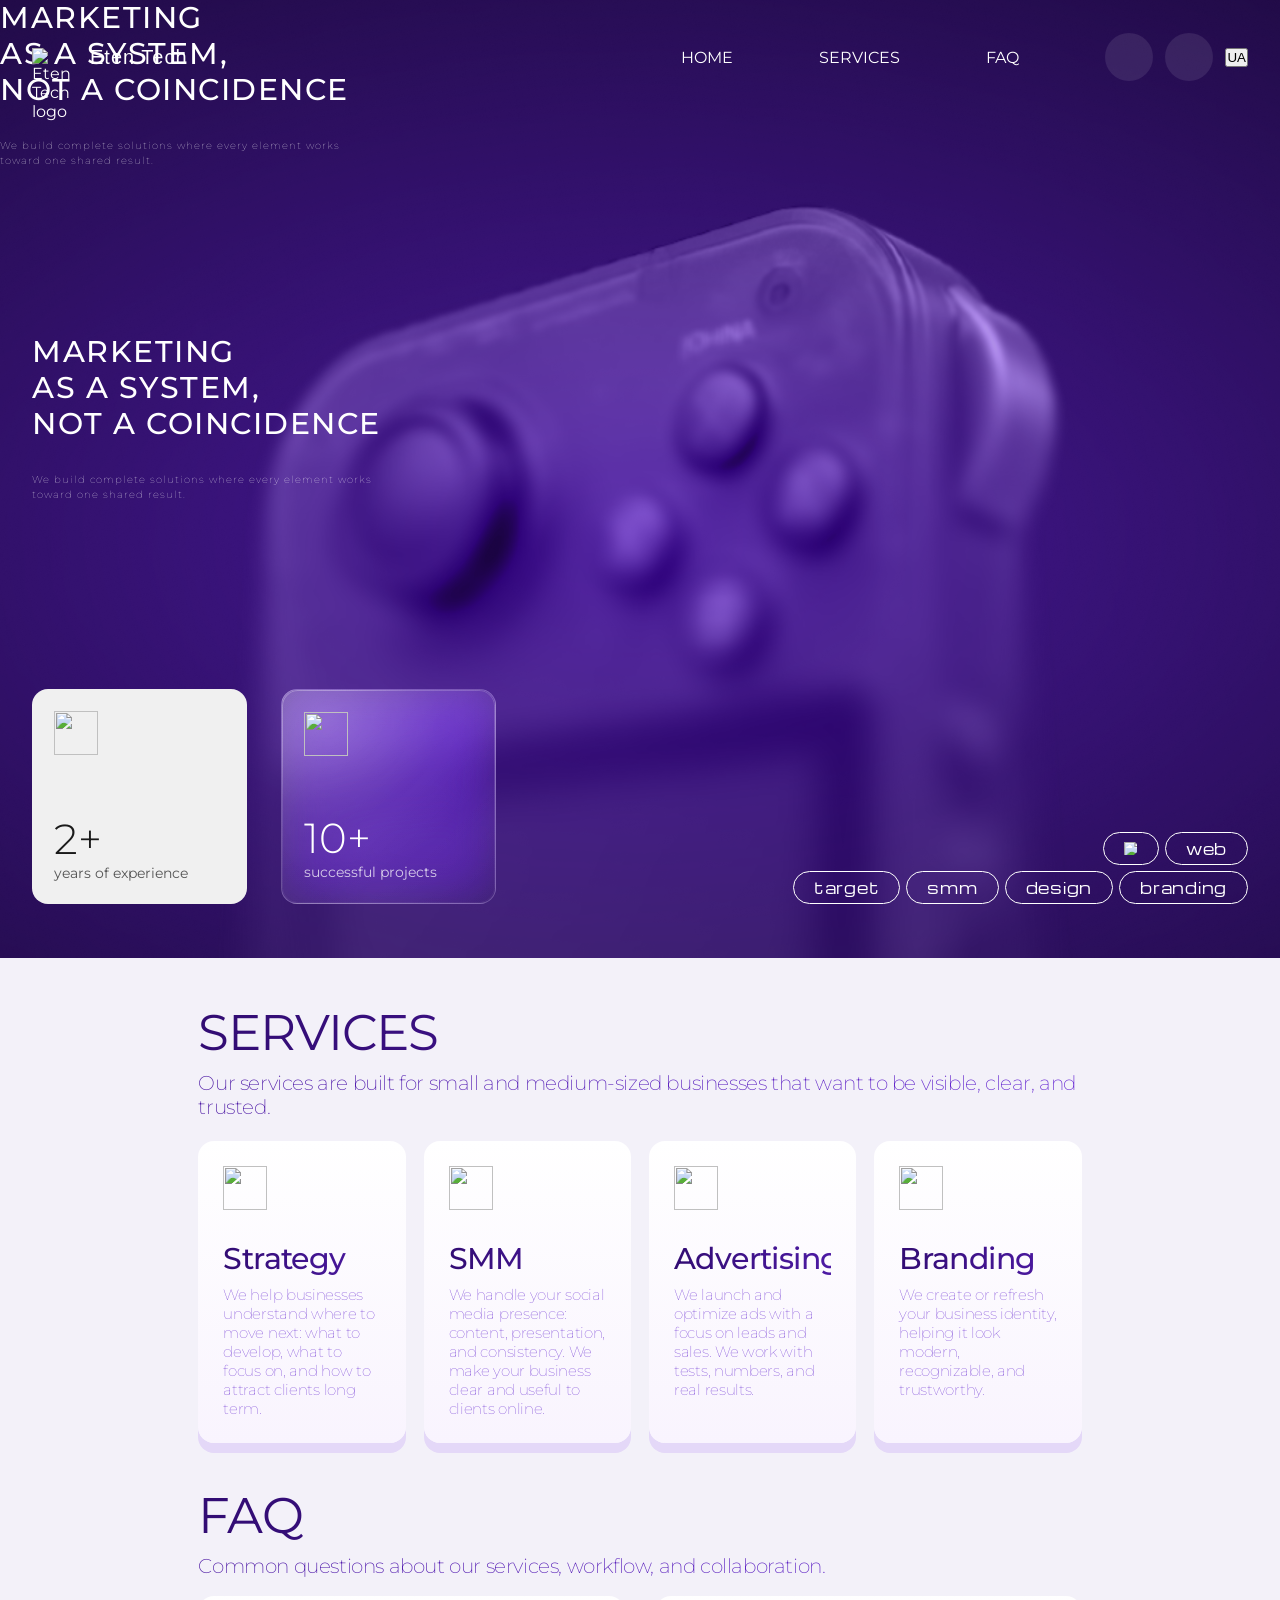
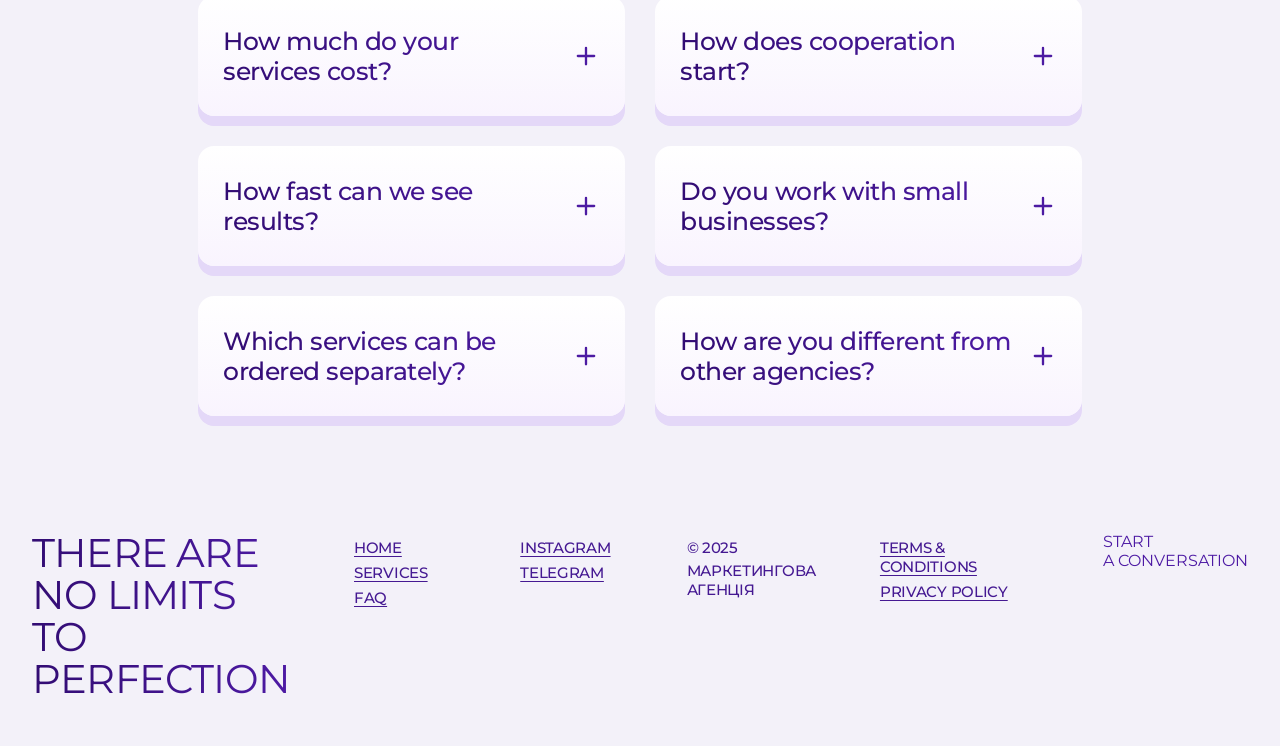
==== commit 9b2870e8: "Update index.html" ====
--- a/index.html
+++ b/index.html
@@ -85,10 +85,12 @@
 </div>
 </div>
 </div>
-<div class="hero__rightText">
-        КРЕАТИВНА<br/>МАРКЕТИНГОВА<br/>АГЕНЦІЯ
-        <p class="hero__desc" data-i18n="hero.rightDesc">Ми створюємо бренди, що <span data-i18n="hero.highlight1">виділяються</span> та маркетинг,
-          який приносить <span data-i18n="hero.highlight2">результат</span></p>
+<div class="hero__leftText" data-i18n="hero.leftTitle">
+          МAРКЕТИНГ<br/>ЯК СИСТЕМА,<br/>А НЕ ВИПАДКОВІСТЬ
+        </div>
+<p class="hero__leftDesc" data-i18n="hero.leftDesc">
+          Ми будуємо цілісні рішення, де кожен елемент працює на спільний результат.
+        </p>
 </div>
 <div class="hero__chips">
 <div class="hero__chipsTop">
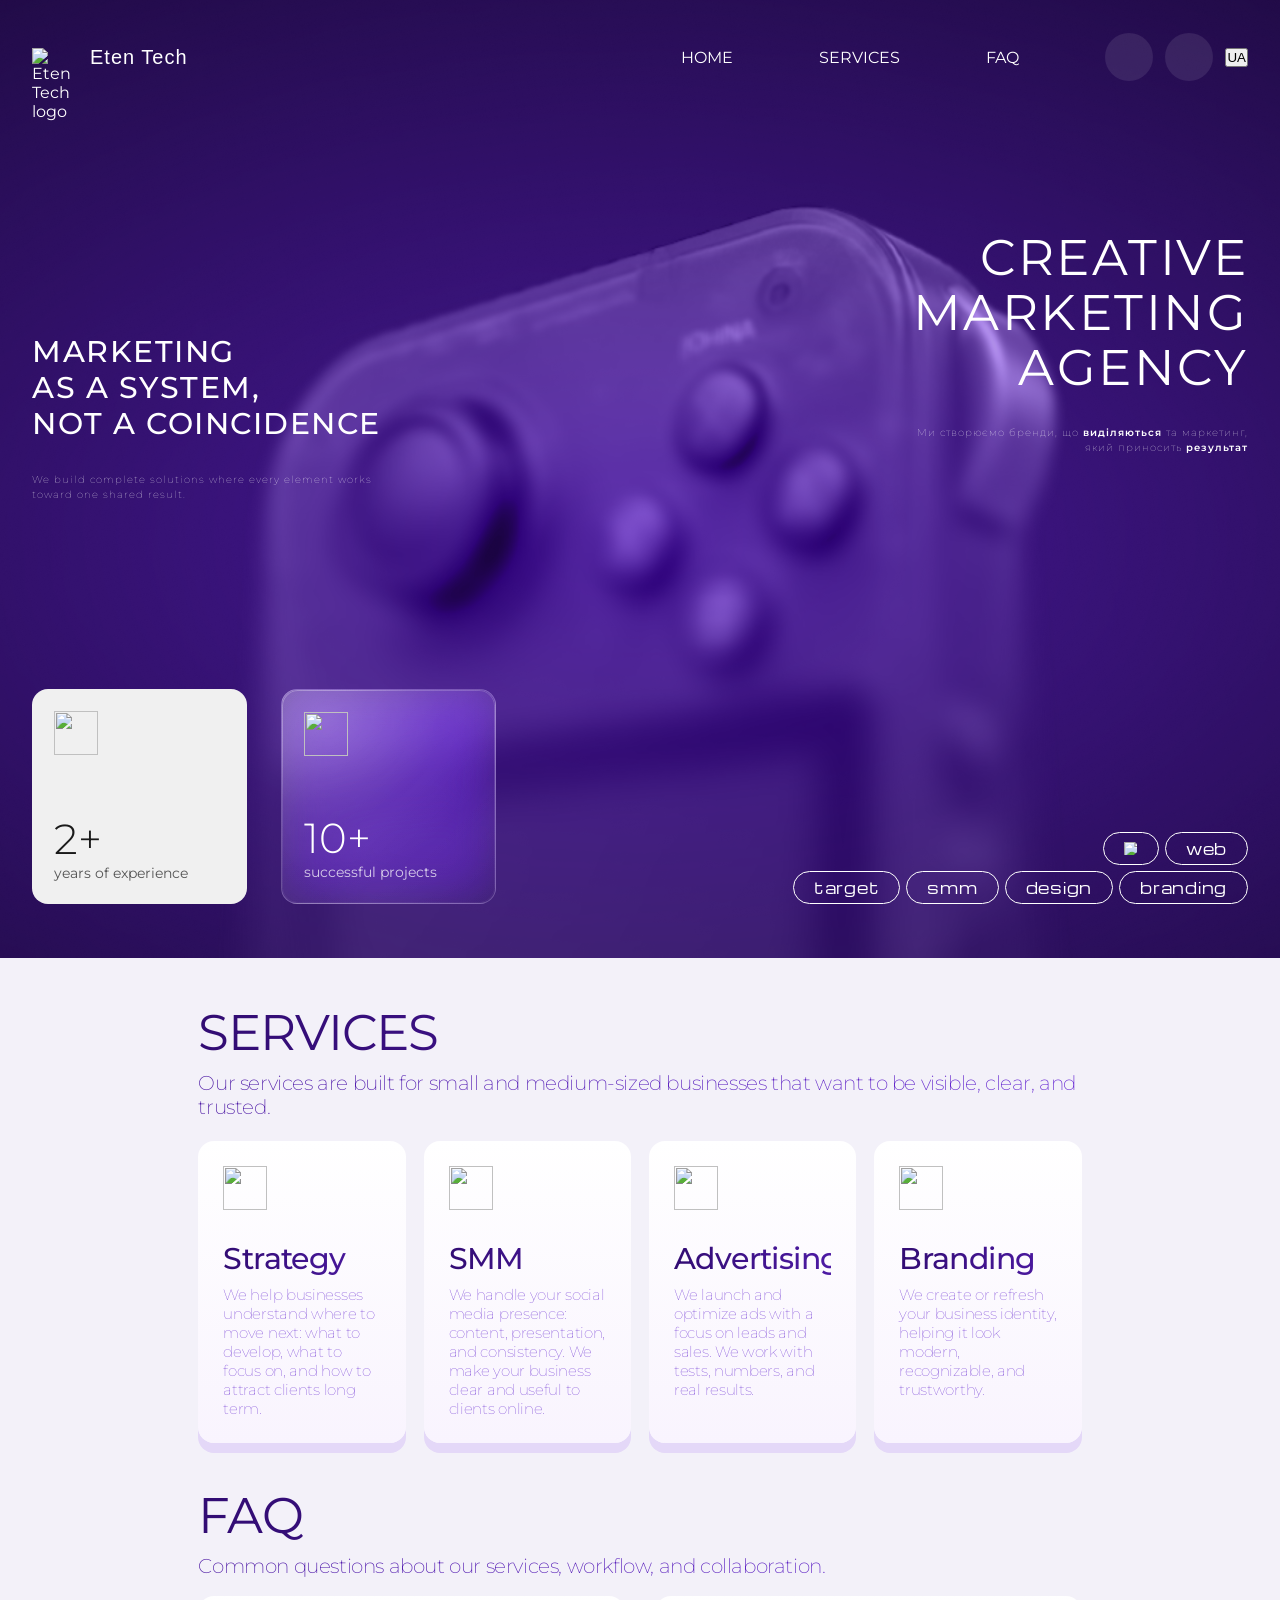
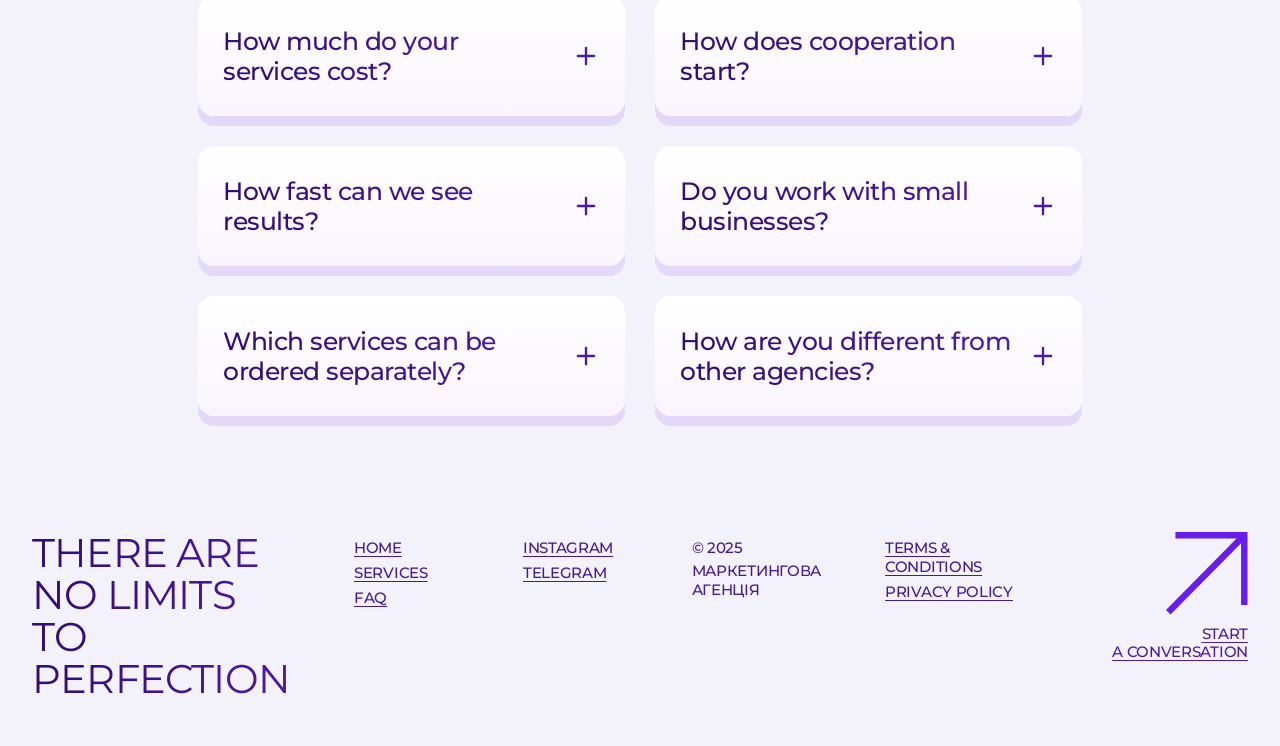
==== commit e6e32f3d: "Update index.html" ====
--- a/index.html
+++ b/index.html
@@ -85,14 +85,18 @@
 </div>
 </div>
 </div>
-<div class="hero__leftText" data-i18n="hero.leftTitle">
-          МAРКЕТИНГ<br/>ЯК СИСТЕМА,<br/>А НЕ ВИПАДКОВІСТЬ
-        </div>
-<p class="hero__leftDesc" data-i18n="hero.leftDesc">
-          Ми будуємо цілісні рішення, де кожен елемент працює на спільний результат.
-        </p>
-</div>
-<div class="hero__chips">
+
+
+</div>
+<div class="hero__rightText">
+<div data-i18n="hero.rightTitle">
+    КРЕАТИВНА<br/>МАРКЕТИНГОВА<br/>АГЕНЦІЯ
+  </div>
+<p class="hero__desc" data-i18n="hero.rightDesc">
+    Ми створюємо бренди, що <span>виділяються</span> та маркетинг,<br/>
+    який приносить <span>результат</span>
+</p>
+</div><div class="hero__chips">
 <div class="hero__chipsTop">
 <span aria-label="icon chip" class="chip chip--icon">
 <span aria-hidden="true" class="chip__icon">
@@ -108,7 +112,7 @@
 <span class="chip">branding</span>
 </div>
 </div>
-</div>
+
 </section>
 <main>
 <div class="container">
@@ -160,7 +164,7 @@
 <svg fill="none" viewbox="0 0 24 24"><path d="M12 5v14M5 12h14" stroke="currentColor" stroke-linecap="round" stroke-width="2"></path></svg>
 </span>
 </button>
-<div class="faqA" data-i18n="faq.a1"><p data-i18n="faq.a1">Вартість залежить від задач, обсягу робіт та цілей бізнесу. Після короткого обговорення ми пропонуємо індивідуальний формат і бюджет.</p></div>
+<div class="faqA"><p data-i18n="faq.a1">Вартість залежить від задач, обсягу робіт та цілей бізнесу. Після короткого обговорення ми пропонуємо індивідуальний формат і бюджет.</p></div>
 </div>
 <div class="faqItem" data-open="false" role="listitem">
 <button aria-expanded="false" class="faqBtn" type="button">
@@ -169,7 +173,7 @@
 <svg fill="none" viewbox="0 0 24 24"><path d="M12 5v14M5 12h14" stroke="currentColor" stroke-linecap="round" stroke-width="2"></path></svg>
 </span>
 </button>
-<div class="faqA" data-i18n="faq.a2"><p data-i18n="faq.a2">Перші зміни зазвичай видно вже в перші 1-2 місяці. Стабільний ріст - це система й робота на дистанції.</p></div>
+<div class="faqA"><p data-i18n="faq.a2">Перші зміни зазвичай видно вже в перші 1-2 місяці. Стабільний ріст - це система й робота на дистанції.</p></div>
 </div>
 <div class="faqItem" data-open="false" role="listitem">
 <button aria-expanded="false" class="faqBtn" type="button">
@@ -178,7 +182,7 @@
 <svg fill="none" viewbox="0 0 24 24"><path d="M12 5v14M5 12h14" stroke="currentColor" stroke-linecap="round" stroke-width="2"></path></svg>
 </span>
 </button>
-<div class="faqA" data-i18n="faq.a3"><p data-i18n="faq.a3">Окремо можна замовити стратегію, SMM-ведення, запуск реклами або брендинг.</p></div>
+<div class="faqA"><p data-i18n="faq.a3">Окремо можна замовити стратегію, SMM-ведення, запуск реклами або брендинг.</p></div>
 </div>
 </div>
 <div class="faqCol" role="list">
@@ -189,7 +193,7 @@
 <svg fill="none" viewbox="0 0 24 24"><path d="M12 5v14M5 12h14" stroke="currentColor" stroke-linecap="round" stroke-width="2"></path></svg>
 </span>
 </button>
-<div class="faqA" data-i18n="faq.a4"><p data-i18n="faq.a4">Починаємо з короткого знайомства та брифу: цілі, продукт, аудиторія, бюджет і очікування.</p></div>
+<div class="faqA"><p data-i18n="faq.a4">Починаємо з короткого знайомства та брифу: цілі, продукт, аудиторія, бюджет і очікування.</p></div>
 </div>
 <div class="faqItem" data-open="false" role="listitem">
 <button aria-expanded="false" class="faqBtn" type="button">
@@ -198,7 +202,7 @@
 <svg fill="none" viewbox="0 0 24 24"><path d="M12 5v14M5 12h14" stroke="currentColor" stroke-linecap="round" stroke-width="2"></path></svg>
 </span>
 </button>
-<div class="faqA" data-i18n="faq.a5"><p data-i18n="faq.a5">Так. Ми підбираємо реалістичний формат і пріоритети, щоб результат відчувався в продажах.</p></div>
+<div class="faqA"><p data-i18n="faq.a5">Так. Ми підбираємо реалістичний формат і пріоритети, щоб результат відчувався в продажах.</p></div>
 </div>
 <div class="faqItem" data-open="false" role="listitem">
 <button aria-expanded="false" class="faqBtn" type="button">
@@ -207,7 +211,7 @@
 <svg fill="none" viewbox="0 0 24 24"><path d="M12 5v14M5 12h14" stroke="currentColor" stroke-linecap="round" stroke-width="2"></path></svg>
 </span>
 </button>
-<div class="faqA" data-i18n="faq.a6"><p data-i18n="faq.a6">Ми не "робимо разово", а вибудовуємо систему: цілі → стратегія → контент → тести → аналітика.</p></div>
+<div class="faqA"><p data-i18n="faq.a6">Ми не "робимо разово", а вибудовуємо систему: цілі → стратегія → контент → тести → аналітика.</p></div>
 </div>
 </div>
 </div>
@@ -234,7 +238,7 @@
 <a class="footer__link" data-i18n="footer.terms" href="#">УМОВИ &amp; ПОЛОЖЕННЯ</a>
 <a class="footer__link" data-i18n="footer.privacy" href="#">ПОЛІТИКА КОНФІДЕНЦІЙНОСТІ</a>
 </div>
-<a class="footer__cta" data-i18n="footer.cta" href="https://t.me/etentech">
+<a class="footer__cta" href="https://t.me/etentech">
 <span class="footer__ctaIcon"><img alt="" src="images/Rectangle 4342.svg"/></span>
 <span class="footer__ctaText" data-i18n="footer.cta">ПОЧАТИ<br/>РОЗМОВУ</span>
 </a>
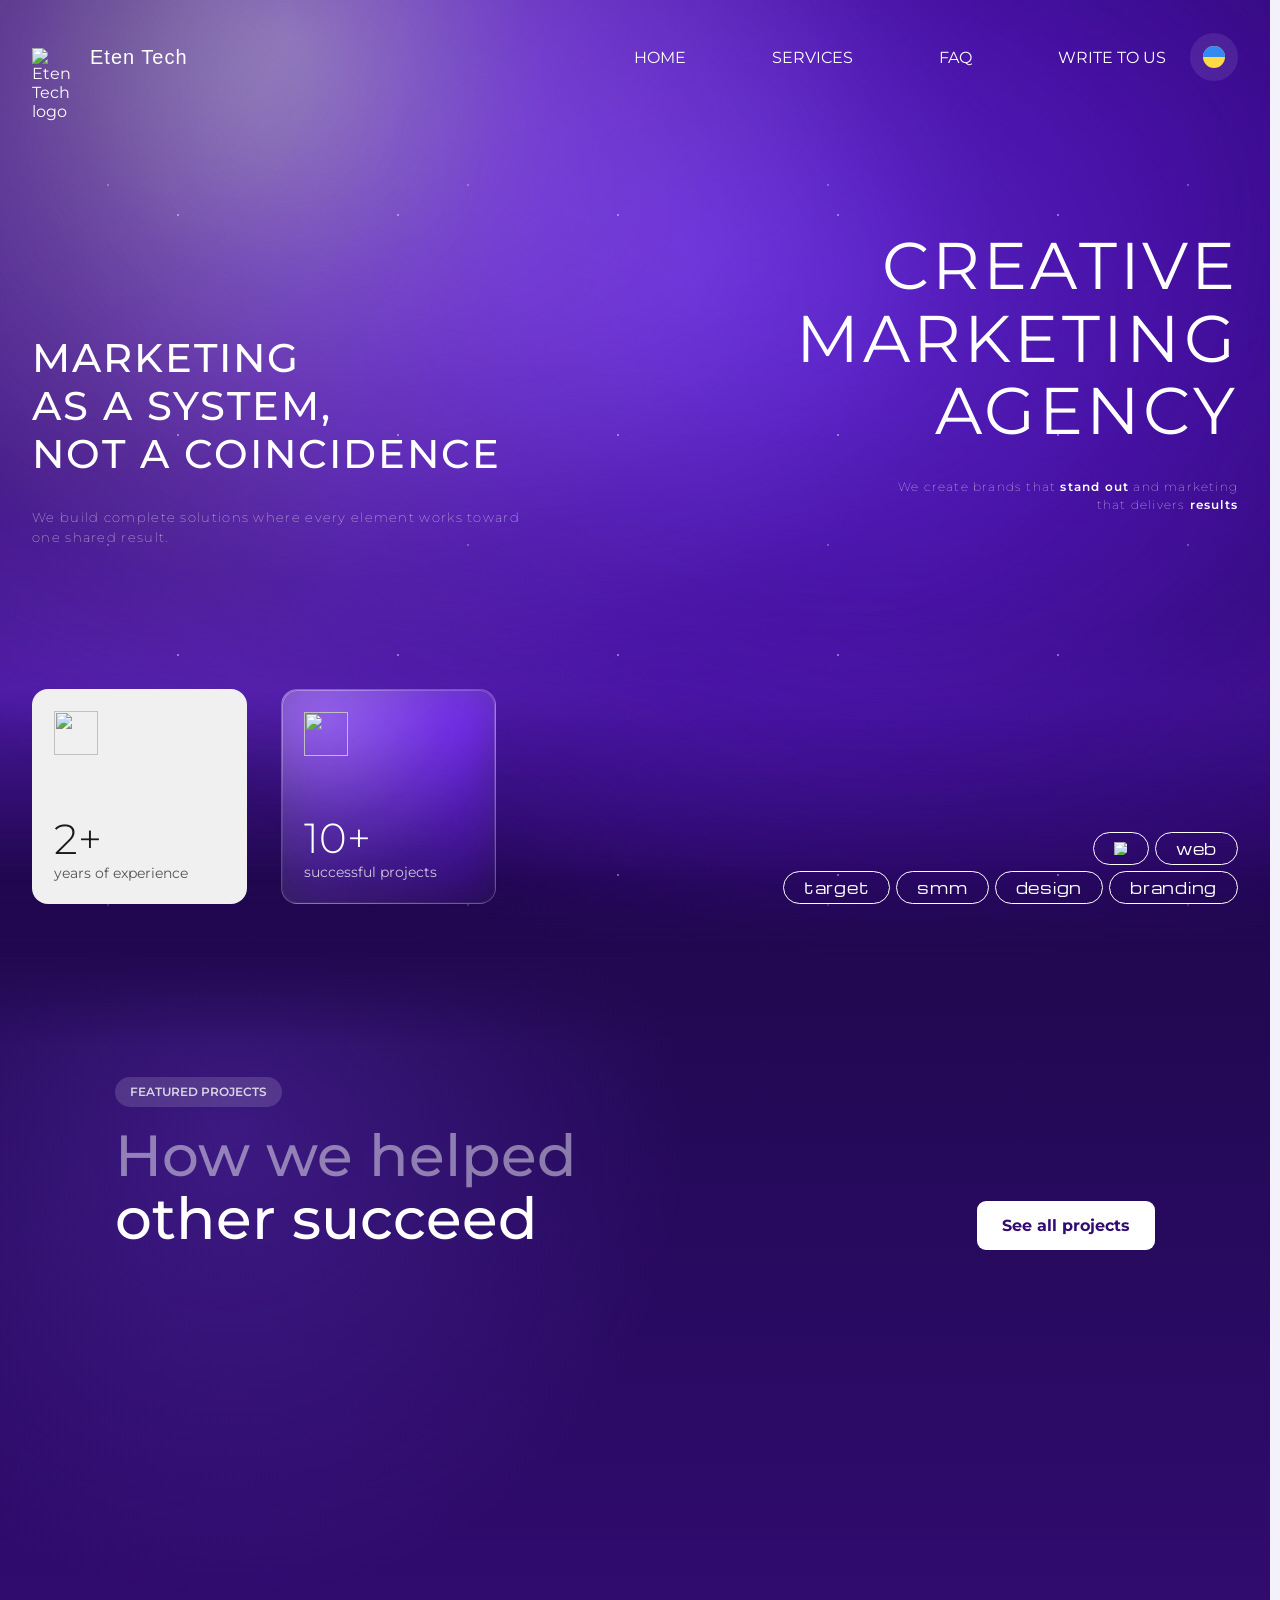
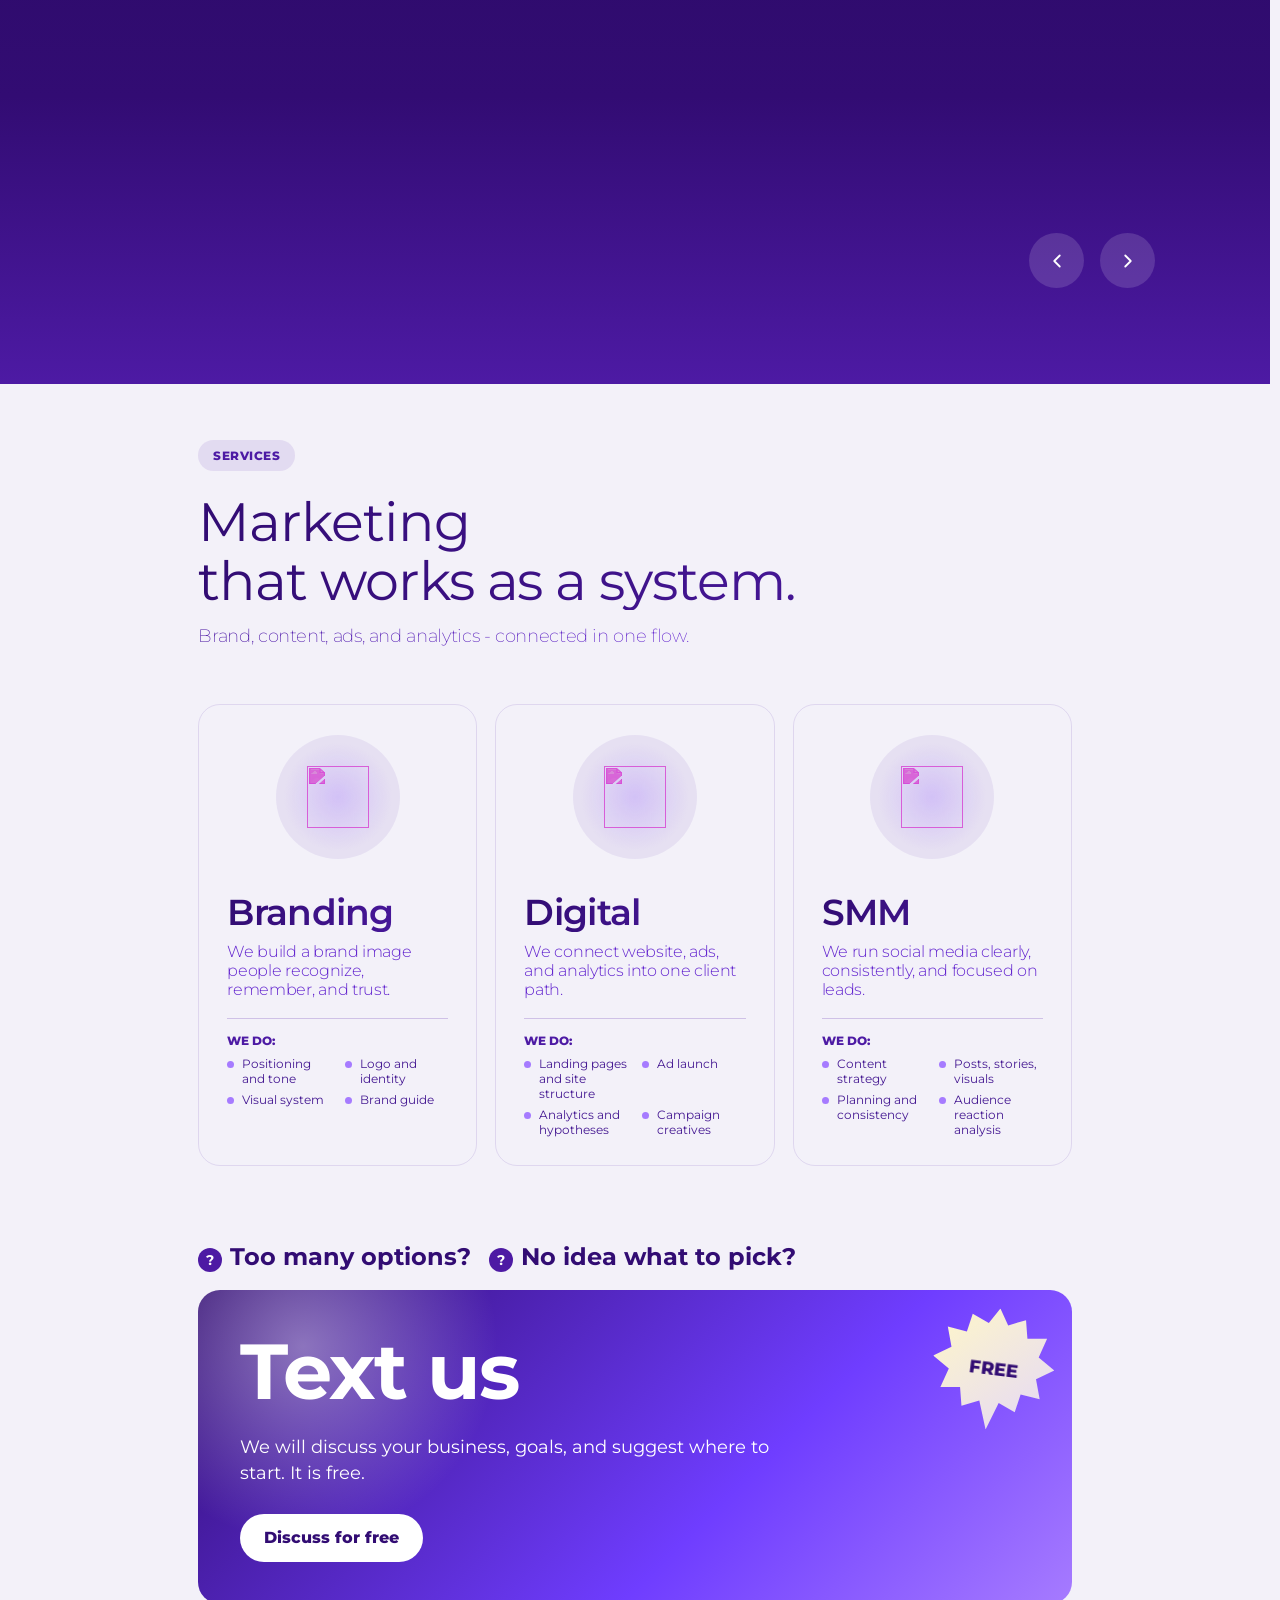
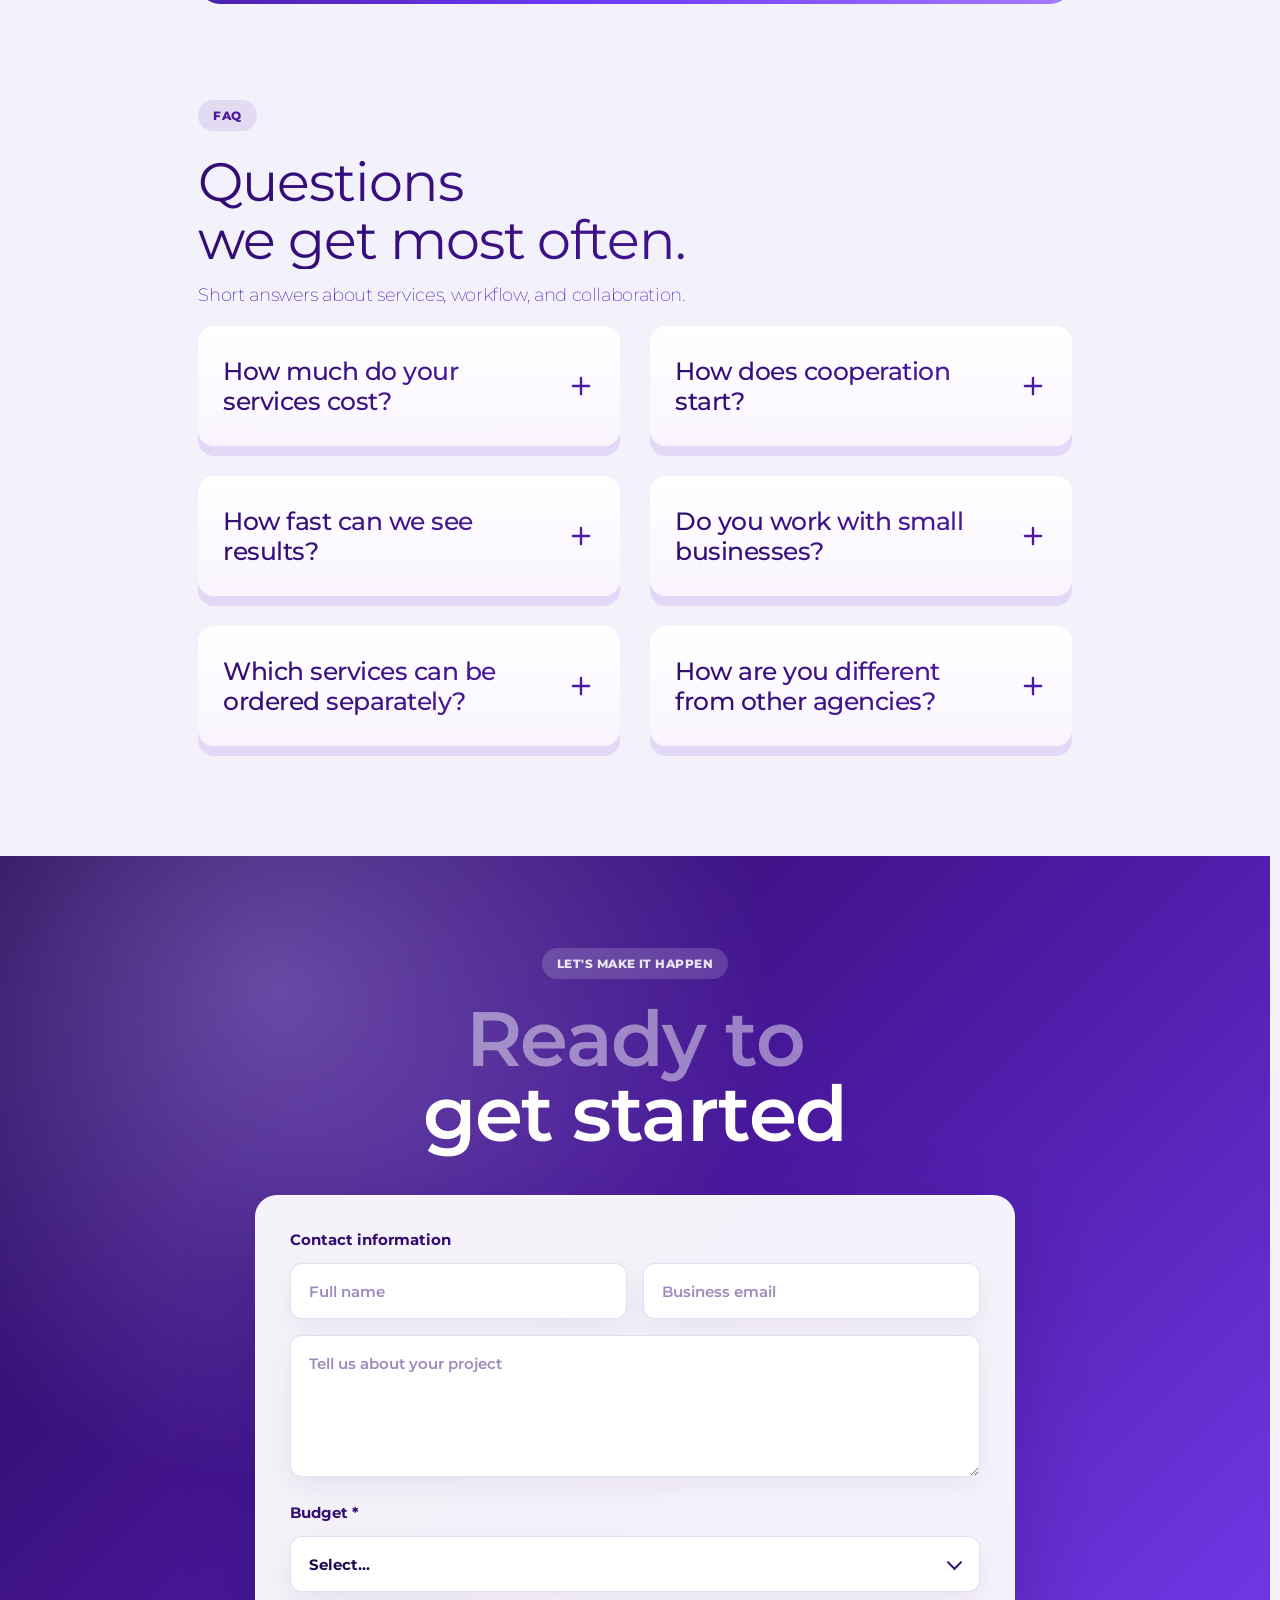
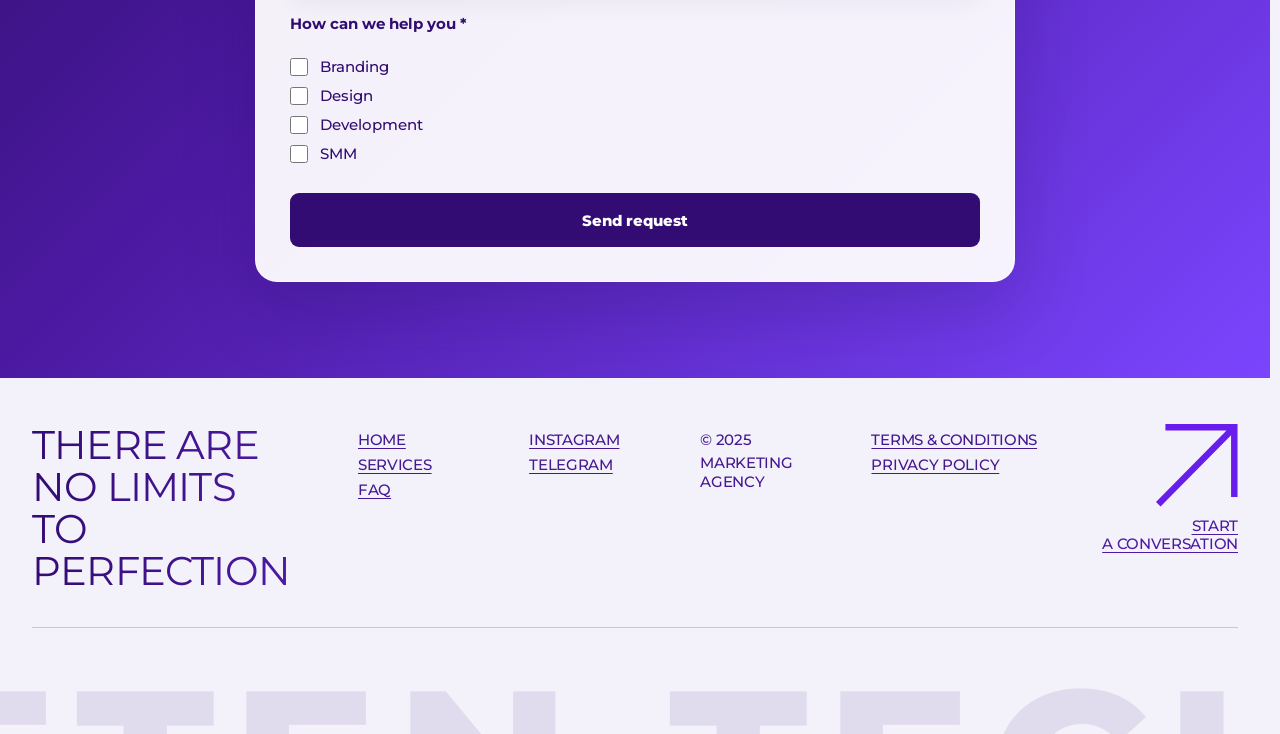
==== commit 6d48a595: "v2.1" ====
--- a/index.html
+++ b/index.html
@@ -8,8 +8,6 @@
 <link href="images/logo_icon.svg" rel="shortcut icon"/>
 <link href="https://fonts.googleapis.com" rel="preconnect"/>
 <link crossorigin="" href="https://fonts.gstatic.com" rel="preconnect"/>
-<link as="image" fetchpriority="high" href="images/hero-640.webp" media="(max-width: 600px)" rel="preload"/>
-<link as="image" fetchpriority="high" href="images/hero-1080.webp" media="(min-width: 601px)" rel="preload"/>
 <link href="https://fonts.googleapis.com/css2?family=Montserrat:wght@300;400;500;600;700;800&amp;display=swap" rel="stylesheet"/>
 <link href="https://fonts.googleapis.com/css2?family=Michroma&amp;display=swap" rel="stylesheet"/>
 <link href="css/style.css" rel="stylesheet"/>
@@ -29,13 +27,8 @@
 <a class="header__link" data-i18n="nav.services" href="#services">ПОСЛУГИ</a>
 <a class="header__link" data-i18n="nav.faq" href="#faq">ПИТАННЯ</a>
 </nav>
-<div aria-label="Соц. іконки" class="header__icons">
-<a aria-label="Instagram" class="header__iconBtn" href="https://www.instagram.com/eten_tech/" rel="noopener" target="_blank">
-<span class="header__iconSvg"><img alt="" src="images/icon1.svg"/></span>
-</a>
-<a aria-label="Telegram" class="header__iconBtn" href="https://t.me/etentech" rel="noopener" target="_blank">
-<span class="header__iconSvg"><img alt="" src="images/icon2.svg"/></span>
-</a>
+<div aria-label="Дії шапки" class="header__icons">
+<a class="header__contactLink" data-i18n="nav.contact" href="#start-project">НАПИСАТИ НАМ</a>
 <button aria-label="Switch language" class="langBtn" data-lang-toggle="" type="button">EN</button></div>
 <button aria-expanded="false" aria-label="Menu" class="header__burger" type="button">
 <span></span><span></span><span></span>
@@ -47,14 +40,9 @@
 <a class="header__drawerLink" data-i18n="nav.home" href="#home">ГОЛОВНА</a>
 <a class="header__drawerLink" data-i18n="nav.services" href="#services">ПОСЛУГИ</a>
 <a class="header__drawerLink" data-i18n="nav.faq" href="#faq">ПИТАННЯ</a>
+<a class="header__drawerLink" data-i18n="nav.contact" href="#start-project">НАПИСАТИ НАМ</a>
 </nav>
-<div aria-label="Соцмережі" class="header__drawerSocial">
-<a aria-label="Instagram" class="header__drawerIconBtn" href="https://www.instagram.com/eten_tech/" rel="noopener" target="_blank">
-<img alt="" src="images/icon1.svg"/>
-</a>
-<a aria-label="Telegram" class="header__drawerIconBtn" href="https://t.me/etentech" rel="noopener" target="_blank">
-<img alt="" src="images/icon2.svg"/>
-</a>
+<div aria-label="Дії" class="header__drawerSocial">
 <button aria-label="Switch language" class="header__drawerIconBtn langBtn langBtn--mobile" data-lang-toggle="" type="button">EN</button></div>
 </div>
 </header>
@@ -115,46 +103,175 @@
 
 </section>
 <main>
+<section class="featuredProjects" id="projects">
+<div class="featuredProjects__inner">
+<div class="featuredProjects__head">
+<div>
+<div class="featuredProjects__eyebrow" data-i18n="featured.eyebrow">FEATURED PROJECTS</div>
+<h2 class="featuredProjects__title" data-i18n="featured.title"><span>How we helped</span><br/>other succeed</h2>
+</div>
+<a class="featuredProjects__button" data-i18n="featured.button" href="portfolio.html">See all projects</a>
+</div>
+<div class="featuredProjects__stage" data-featured-projects="">
+<article class="featuredProjects__preview" aria-live="polite">
+<div class="featuredProjects__browser">
+<div class="featuredProjects__browserTop">
+<span></span><span></span><span></span>
+</div>
+<div class="featuredProjects__mockup">
+<img alt="" class="featuredProjects__siteShot" data-project-image="" src="images/sites/previews/probouw.webp"/>
+</div>
+</div>
+<div class="featuredProjects__metric">
+<strong data-project-metric="">+64%</strong>
+<span data-project-metric-label="">Leads Growth</span>
+</div>
+</article>
+<article class="featuredProjects__info">
+<div>
+<span class="featuredProjects__tag" data-project-category="">Marketing system</span>
+<h3 data-project-title="">Local Service Brand</h3>
+</div>
+<div class="featuredProjects__infoBottom">
+<span data-project-service="">Strategy - Ads - Landing</span>
+<p data-project-description="">Turning scattered promotion into a predictable client acquisition system</p>
+</div>
+</article>
+</div>
+<div class="featuredProjects__arrows" aria-label="Project slider controls">
+<button class="featuredProjects__arrow" data-project-prev="" aria-label="Previous project" type="button">
+<svg fill="none" viewBox="0 0 24 24"><path d="M15 6l-6 6 6 6" stroke="currentColor" stroke-linecap="round" stroke-linejoin="round" stroke-width="2"/></svg>
+</button>
+<button class="featuredProjects__arrow" data-project-next="" aria-label="Next project" type="button">
+<svg fill="none" viewBox="0 0 24 24"><path d="M9 6l6 6-6 6" stroke="currentColor" stroke-linecap="round" stroke-linejoin="round" stroke-width="2"/></svg>
+</button>
+</div>
+</div>
+</section>
 <div class="container">
 <section id="services">
-<h3 class="sectionTitle" data-i18n="services.title">ПОСЛУГИ</h3>
-<p class="sectionDesc" data-i18n="services.desc">
-          Наші послуги для малого й середнього бізнесу, якому важливо бути помітним і зрозумілим клієнтам.
+<div class="sectionKicker" data-i18n="services.kicker">SERVICES</div>
+<h3 class="sectionTitle sectionTitle--large" data-i18n="services.title">Маркетинг,<br/>що працює системно.</h3>
+<p class="sectionDesc sectionDesc--large" data-i18n="services.desc">
+          Бренд, контент, реклама й аналітика - в одній системі.
         </p>
 <div class="services">
 <article class="serviceCard">
-<div aria-hidden="true" class="icon">
-<img alt="" src="images/Vector.svg"/>
-</div>
-<h3 data-i18n="services.strategy.title">Стратегія</h3>
-<p data-i18n="services.strategy.text">Допомагаємо бізнесу зрозуміти, куди рухатись далі: що розвивати, на чому зосередитись і як залучати клієнтів у довгостроковій перспективі.</p>
+<div aria-hidden="true" class="serviceCard__visual">
+<img alt="" src="images/Vector-3.svg"/>
+</div>
+<h3 data-i18n="services.branding.title">Брендинг</h3>
+<p data-i18n="services.branding.text">Створюємо образ бренду, який легко впізнати і якому довіряють.</p>
+<div class="serviceCard__line"></div>
+<div class="serviceCard__meta" data-i18n="services.weDo">Що входить:</div>
+<ul class="serviceCard__list">
+<li data-i18n="services.branding.item1">Позиціонування і тон бренду</li>
+<li data-i18n="services.branding.item2">Логотип і айдентика</li>
+<li data-i18n="services.branding.item3">Візуальна система</li>
+<li data-i18n="services.branding.item4">Бренд-гайд</li>
+</ul>
 </article>
 <article class="serviceCard">
-<div aria-hidden="true" class="icon">
+<div aria-hidden="true" class="serviceCard__visual">
+<img alt="" src="images/Vector-2.svg"/>
+</div>
+<h3 data-i18n="services.digital.title">Digital</h3>
+<p data-i18n="services.digital.text">Поєднуємо сайт, рекламу й аналітику в один шлях клієнта.</p>
+<div class="serviceCard__line"></div>
+<div class="serviceCard__meta" data-i18n="services.weDo">Що входить:</div>
+<ul class="serviceCard__list">
+<li data-i18n="services.digital.item1">Лендінги і структура сайту</li>
+<li data-i18n="services.digital.item2">Запуск реклами</li>
+<li data-i18n="services.digital.item3">Аналітика і гіпотези</li>
+<li data-i18n="services.digital.item4">Креативи для кампаній</li>
+</ul>
+</article>
+<article class="serviceCard">
+<div aria-hidden="true" class="serviceCard__visual">
 <img alt="" src="images/Vector-1.svg"/>
 </div>
 <h3>SMM</h3>
-<p data-i18n="services.smm.text">Беремо на себе ведення сторінок: контент, подачу та регулярність. Робимо присутність бізнесу в соцмережах зрозумілою й корисною для клієнтів.</p>
-</article>
-<article class="serviceCard">
-<div aria-hidden="true" class="icon">
-<img alt="" src="images/Vector-2.svg"/>
-</div>
-<h3 data-i18n="services.ads.title">Реклама</h3>
-<p data-i18n="services.ads.text">Запускаємо та оптимізуємо рекламу з фокусом на звернення й продажі. Працюємо з тестами, цифрами та реальними результатами.</p>
-</article>
-<article class="serviceCard">
-<div aria-hidden="true" class="icon">
-<img alt="" src="images/Vector-3.svg"/>
-</div>
-<h3 data-i18n="services.branding.title">Брендинг</h3>
-<p data-i18n="services.branding.text">Оновлюємо або створюємо візуальний образ бізнесу: допомагаємо виглядати сучасно, впізнавано та викликати довіру.</p>
+<p data-i18n="services.smm.text">Ведемо соцмережі зрозуміло, регулярно і з фокусом на звернення.</p>
+<div class="serviceCard__line"></div>
+<div class="serviceCard__meta" data-i18n="services.weDo">Що входить:</div>
+<ul class="serviceCard__list">
+<li data-i18n="services.smm.item1">Контент-стратегія</li>
+<li data-i18n="services.smm.item2">Пости, сторіс і візуали</li>
+<li data-i18n="services.smm.item3">Планування і регулярність</li>
+<li data-i18n="services.smm.item4">Аналіз реакцій аудиторії</li>
+</ul>
+</article>
+</div>
+</section>
+<section class="consultBlock">
+<div class="consultBlock__notes">
+<span data-i18n="consult.note1">Забагато варіантів?</span>
+<span data-i18n="consult.note2">Не знаєте, що обрати?</span>
+</div>
+<div class="consultBlock__panel">
+<div class="consultBlock__mark" data-i18n="consult.free">0₴</div>
+<h3 data-i18n="consult.title">Напишіть нам</h3>
+<p data-i18n="consult.text">Обговоримо ваш бізнес, задачі і підкажемо, з чого краще почати. Це безкоштовно.</p>
+<a class="consultBlock__button" data-i18n="consult.button" href="https://t.me/etentech" rel="noopener" target="_blank">Обговорити безкоштовно</a>
+</div>
+</section>
+<section class="pricingBlock" id="pricing">
+<div class="sectionKicker" data-i18n="pricing.kicker">PRICING</div>
+<h3 class="sectionTitle sectionTitle--large" data-i18n="pricing.title">Прайс</h3>
+<div class="pricingGrid">
+<article class="priceCard">
+<div class="priceCard__panel">
+<h4 data-i18n="pricing.start.title">Start</h4>
+<p data-i18n="pricing.start.desc">Для швидкого запуску і перших тестів.</p>
+<ul>
+<li data-i18n="pricing.start.item1">Базова стратегія</li>
+<li data-i18n="pricing.start.item2">Контент-план</li>
+<li data-i18n="pricing.start.item3">Рекламна гіпотеза</li>
+<li data-i18n="pricing.start.item4">Контактна форма</li>
+<li data-i18n="pricing.start.item5">Термін: 7-10 днів</li>
+</ul>
+<div class="priceCard__price" data-i18n="pricing.start.price">після брифу</div>
+</div>
+<a data-i18n="pricing.button" href="https://t.me/etentech" rel="noopener" target="_blank">Обрати пакет</a>
+</article>
+<article class="priceCard">
+<div class="priceCard__panel">
+<h4 data-i18n="pricing.growth.title">Business</h4>
+<p data-i18n="pricing.growth.desc">Для бізнесу, якому потрібна міцна цифрова база.</p>
+<ul>
+<li data-i18n="pricing.growth.item1">Стратегія і SMM</li>
+<li data-i18n="pricing.growth.item2">Креативи і реклама</li>
+<li data-i18n="pricing.growth.item3">Щомісячна аналітика</li>
+<li data-i18n="pricing.growth.item4">Форма заявки</li>
+<li data-i18n="pricing.growth.item5">Адмін-панель</li>
+<li data-i18n="pricing.growth.item6">Термін: 14-21 день</li>
+</ul>
+<div class="priceCard__price" data-i18n="pricing.growth.price">індивідуально</div>
+</div>
+<a data-i18n="pricing.button" href="https://t.me/etentech" rel="noopener" target="_blank">Обрати пакет</a>
+</article>
+<article class="priceCard priceCard--accent">
+<div class="priceCard__panel">
+<h4 data-i18n="pricing.full.title">Pro</h4>
+<p data-i18n="pricing.full.desc">Для проєктів, яким потрібен сайт без обмежень.</p>
+<ul>
+<li data-i18n="pricing.full.item1">Брендинг або ребрендинг</li>
+<li data-i18n="pricing.full.item2">SMM + реклама</li>
+<li data-i18n="pricing.full.item3">Лендінг і аналітика</li>
+<li data-i18n="pricing.full.item4">Інтеграції: WhatsApp, Telegram, CRM</li>
+<li data-i18n="pricing.full.item5">Розширена аналітика</li>
+<li data-i18n="pricing.full.item6">Термін: 21-30 днів</li>
+</ul>
+<div class="priceCard__price" data-i18n="pricing.full.price">індивідуально</div>
+</div>
+<a data-i18n="pricing.button" href="https://t.me/etentech" rel="noopener" target="_blank">Обрати пакет</a>
 </article>
 </div>
 </section>
 <section class="faqWrap" id="faq">
-<h3 class="sectionTitle" data-i18n="faq.title">ПИТАННЯ</h3>
-<p class="sectionDesc" data-i18n="faq.desc">Найпоширеніші питання про послуги, формат роботи та співпрацю.</p>
+<div class="sectionKicker" data-i18n="faq.kicker">ПИТАННЯ</div>
+<h3 class="sectionTitle sectionTitle--large" data-i18n="faq.title">Питання,<br/>які ставлять найчастіше.</h3>
+<p class="sectionDesc sectionDesc--large" data-i18n="faq.desc">Найпоширеніші питання про послуги, формат роботи та співпрацю.</p>
 <div class="faqGrid">
 <div class="faqCol" role="list">
 <div class="faqItem" data-open="false" role="listitem">
@@ -215,6 +332,51 @@
 </div>
 </div>
 </div>
+</section>
+<section class="startProject" id="start-project">
+<div class="startProject__head">
+<div class="sectionKicker" data-i18n="startProject.kicker">ЗРОБІМО ЦЕ</div>
+<h3 data-i18n="startProject.title"><span>Готові</span><br/>почати?</h3>
+</div>
+<form action="https://formsubmit.co/etenprod@gmail.com" class="startProject__form" method="POST">
+<input name="_subject" type="hidden" value="New request from Eten Tech website"/>
+<input name="_template" type="hidden" value="table"/>
+<input name="_captcha" type="hidden" value="false"/>
+<input name="_next" type="hidden" value="https://etentech.pp.ua/?sent=1#start-project"/>
+<input name="_honey" style="display:none" tabindex="-1" type="text"/>
+<div class="startProject__label" data-i18n="startProject.contact">Контактна інформація</div>
+<div class="startProject__grid">
+<input autocomplete="name" data-i18n-placeholder="startProject.name" name="name" placeholder="Ваше ім'я" required type="text"/>
+<input autocomplete="email" data-i18n-placeholder="startProject.email" name="email" placeholder="Бізнес email" required type="email"/>
+</div>
+<textarea data-i18n-placeholder="startProject.project" name="project" placeholder="Розкажіть про ваш проєкт" required></textarea>
+<div class="startProject__field">
+<span data-i18n="startProject.budget">Бюджет *</span>
+<select class="startProject__nativeSelect" name="budget">
+<option data-i18n="startProject.select" value="">Оберіть...</option>
+<option data-i18n="startProject.budget1" value="starter">До $700</option>
+<option data-i18n="startProject.budget2" value="growth">$700 - $1500</option>
+<option data-i18n="startProject.budget3" value="system">$1500+</option>
+</select>
+<div class="startProject__select" data-custom-select>
+<button aria-expanded="false" class="startProject__selectButton" data-custom-select-button data-i18n="startProject.select" type="button">Оберіть...</button>
+<div class="startProject__selectMenu" data-custom-select-menu>
+<button data-i18n="startProject.budget1" data-value="starter" type="button">До $700</button>
+<button data-i18n="startProject.budget2" data-value="growth" type="button">$700 - $1500</button>
+<button data-i18n="startProject.budget3" data-value="system" type="button">$1500+</button>
+</div>
+</div>
+</div>
+<div class="startProject__checks">
+<div class="startProject__label" data-i18n="startProject.help">Чим можемо допомогти *</div>
+<label><input type="checkbox" name="help" value="branding"/><span data-i18n="startProject.branding">Брендинг</span></label>
+<label><input type="checkbox" name="help" value="design"/><span data-i18n="startProject.design">Дизайн</span></label>
+<label><input type="checkbox" name="help" value="development"/><span data-i18n="startProject.development">Розробка</span></label>
+<label><input type="checkbox" name="help" value="smm"/><span>SMM</span></label>
+</div>
+<button class="startProject__submit" data-i18n="startProject.submit" type="submit">Відправити заявку</button>
+<p class="startProject__status" data-form-status data-i18n="startProject.success">Заявку відправлено. Ми скоро зв'яжемось з вами.</p>
+</form>
 </section>
 </div>
 </main>
--- a/css/style.css
+++ b/css/style.css
@@ -9,9 +9,40 @@
   font-family: 'Montserrat', sans-serif;
 }
 
+html {
+  scroll-behavior: smooth;
+  scrollbar-gutter: stable;
+  scrollbar-color: #6F3DFF #210850;
+  scrollbar-width: thin;
+}
+
+@media (prefers-reduced-motion: reduce) {
+  html {
+    scroll-behavior: auto;
+  }
+}
+
 a {
   text-decoration: none;
   color: inherit;
+}
+
+::-webkit-scrollbar {
+  width: 10px;
+}
+
+::-webkit-scrollbar-track {
+  background: #210850;
+}
+
+::-webkit-scrollbar-thumb {
+  border: 2px solid #210850;
+  border-radius: 999px;
+  background: linear-gradient(180deg, #A67BFF 0%, #6F3DFF 48%, #320C73 100%);
+}
+
+::-webkit-scrollbar-thumb:hover {
+  background: linear-gradient(180deg, #C4A8FF 0%, #854CFF 48%, #4D1AA4 100%);
 }
 
 /* ===== Layout ===== */
@@ -40,6 +71,7 @@
   align-items: center;
   justify-content: space-between;
   min-height: 48px;
+  animation: heroFadeDown .75s cubic-bezier(.2, .8, .2, 1) both;
 }
 
 .header__left {
@@ -74,18 +106,47 @@
   gap: 86px;
 }
 
-.header__link {
+.header__link,
+.header__contactLink {
+  position: relative;
   font-family: "Montserrat", sans-serif;
   font-weight: 400;
   font-size: 16px;
   text-transform: uppercase;
   letter-spacing: 0em;
+  transition: color .22s ease, opacity .22s ease;
+}
+
+.header__link::after,
+.header__contactLink::after {
+  content: "";
+  position: absolute;
+  left: 0;
+  right: 0;
+  bottom: -6px;
+  height: 1px;
+  background: currentColor;
+  transform: scaleX(0);
+  transform-origin: right;
+  transition: transform .28s ease;
+}
+
+.header__link:hover::after,
+.header__contactLink:hover::after {
+  transform: scaleX(1);
+  transform-origin: left;
 }
 
 .header__icons {
   display: flex;
   align-items: center;
-  gap: 12px;
+  gap: 24px;
+}
+
+.header__contactLink {
+  color: #fff;
+  text-decoration: none;
+  white-space: nowrap;
 }
 
 .header__iconBtn {
@@ -98,6 +159,21 @@
   place-items: center;
   cursor: pointer;
   padding: 0;
+  transition: transform .24s ease, background .24s ease, box-shadow .24s ease;
+}
+
+.header__iconBtn:hover,
+.header__drawerIconBtn:hover,
+.langBtn:hover {
+  background: rgba(255, 255, 255, 0.18);
+  box-shadow: 0 0 28px rgba(166, 123, 255, 0.24);
+  transform: translateY(-2px);
+}
+
+.header__iconBtn:active,
+.header__drawerIconBtn:active,
+.langBtn:active {
+  transform: translateY(0) scale(.96);
 }
 
 .header__iconSvg {
@@ -147,20 +223,49 @@
 .hero__bg {
   position: absolute;
   inset: 0;
-  background-image: image-set(
-    url("../images/hero-640.webp") 1x,
-    url("../images/hero-1080.webp") 2x
-  );
-  background-size: cover;
-  background-position: center;
-  background-repeat: no-repeat;
+  background:
+    radial-gradient(ellipse at 23% 4%, rgba(255, 255, 255, 0.34) 0%, rgba(208, 175, 255, 0.22) 18%, transparent 42%),
+    radial-gradient(ellipse at 54% 29%, rgba(132, 76, 255, 0.46) 0%, rgba(77, 26, 164, 0.34) 32%, transparent 64%),
+    radial-gradient(ellipse at 82% 15%, rgba(50, 12, 115, 0.55) 0%, rgba(33, 8, 80, 0.72) 42%, transparent 72%),
+    linear-gradient(180deg, #1B0646 0%, #320C73 48%, #4D1AA4 72%, #210850 92%, #210850 100%);
   z-index: 0;
+}
+
+.hero__bg::before,
+.hero__bg::after {
+  content: "";
+  position: absolute;
+  inset: -12%;
+  pointer-events: none;
+  z-index: 0;
+}
+
+.hero__bg::before {
+  background:
+    radial-gradient(circle at 28% 20%, rgba(255, 255, 255, 0.30) 0%, rgba(174, 125, 255, 0.30) 18%, transparent 44%),
+    radial-gradient(circle at 62% 36%, rgba(133, 76, 255, 0.42) 0%, rgba(102, 39, 212, 0.30) 28%, transparent 57%),
+    radial-gradient(circle at 84% 22%, rgba(50, 12, 115, 0.56) 0%, rgba(50, 12, 115, 0.34) 34%, transparent 62%);
+  filter: blur(34px) saturate(130%);
+  opacity: .92;
+  transform: translate3d(0, 0, 0) scale(1.06);
+  animation: heroAuroraDrift 16s ease-in-out infinite alternate;
+}
+
+.hero__bg::after {
+  background:
+    radial-gradient(circle, rgba(255,255,255,0.82) 0 1px, transparent 1.4px),
+    radial-gradient(circle, rgba(255,255,255,0.55) 0 1px, transparent 1.5px),
+    linear-gradient(180deg, rgba(255,255,255,0) 0%, rgba(33,8,80,0) 70%, rgba(33,8,80,0.54) 86%, #210850 100%);
+  background-size: 220px 220px, 360px 360px, 100% 100%;
+  background-position: 0 0, 80px 120px, 0 0;
+  opacity: .48;
+  animation: heroStarDrift 24s linear infinite;
 }
 
 .hero__inner {
   position: relative;
   height: 958px;
-  z-index: 1;
+  z-index: 2;
 }
 
 .hero__rightText {
@@ -172,33 +277,35 @@
   text-transform: uppercase;
   font-family: "Montserrat", sans-serif;
   font-weight: 400;
-  font-size: 50px;
+  font-size: 66px;
   line-height: 1.1;
-  max-width: 520px;
+  max-width: 700px;
   letter-spacing: 0.05em;
+  animation: heroFadeLeft .9s .28s cubic-bezier(.2, .8, .2, 1) both;
 }
 
 .hero__leftBlock {
   position: absolute;
   left: 2.5vw;
   top: calc(33px + 48px + 253px);
+  animation: heroFadeRight .9s .18s cubic-bezier(.2, .8, .2, 1) both;
 }
 
 .hero__leftText {
   color: #fff;
   font-family: "Montserrat", sans-serif;
   font-weight: 500;
-  font-size: 30px;
+  font-size: 40px;
   line-height: 1.2;
   letter-spacing: 0.05em;
   text-transform: uppercase;
-  max-width: 420px;
+  max-width: 560px;
 }
 
 .hero__leftDesc {
   margin-top: 30px;
-  max-width: 360px;
-  font-size: 10px;
+  max-width: 500px;
+  font-size: 13px;
   font-weight: 100;
   letter-spacing: 0.10em;
   line-height: 1.5;
@@ -223,6 +330,17 @@
   flex-direction: column;
   align-items: flex-start;
   justify-content: space-between;
+  animation: heroCardRise .85s .48s cubic-bezier(.2, .8, .2, 1) both;
+  transition: transform .32s cubic-bezier(.2, .8, .2, 1), box-shadow .32s ease, border-color .32s ease;
+}
+
+.hero__square:nth-child(2) {
+  animation-delay: .6s;
+}
+
+.hero__square:hover {
+  transform: translateY(-8px);
+  box-shadow: 0 24px 60px rgba(33, 8, 80, .25);
 }
 
 .hero__square--light {
@@ -274,6 +392,10 @@
   z-index: 1;
 }
 
+.hero__square--light .hero__square-icon {
+  animation: heroRocketColorFlow 3.4s ease-in-out infinite;
+}
+
 .hero__square-bottom {
   display: flex;
   flex-direction: column;
@@ -303,7 +425,7 @@
 /* ===== Hero desc + chips ===== */
 .hero__desc {
   margin-top: 30px;
-  font-size: 10px;
+  font-size: 12px;
   font-weight: 100;
   line-height: 1.5;
   text-transform: none;
@@ -322,10 +444,12 @@
   right: 2.5vw;
   bottom: 0;
   transform: translateY(-54px);
+  z-index: 3;
   display: flex;
   flex-direction: column;
   gap: 6px;
   align-items: flex-end;
+  animation: heroOpacityIn .85s .7s ease both;
 }
 
 .hero__chipsTop {
@@ -357,6 +481,13 @@
   color: rgb(255, 255, 255);
   border: 1px solid rgb(255, 255, 255);
   background: rgba(255, 255, 255, 0.00);
+  transition: transform .24s ease, background .24s ease, box-shadow .24s ease;
+}
+
+.chip:hover {
+  transform: translateY(-3px);
+  background: rgba(255, 255, 255, 0.12);
+  box-shadow: 0 0 28px rgba(166, 123, 255, .25);
 }
 
 .chip--icon {
@@ -381,12 +512,612 @@
 /* ===== Main Light Section ===== */
 main {
   background: #F3F1F9;
-  padding: 44px 0 70px;
+  padding: 0;
+}
+
+main > .container {
+  padding-top: 56px;
+}
+
+.featuredProjects {
+  position: relative;
+  background:
+    radial-gradient(circle at 18% 18%, rgba(133, 76, 255, 0.24), transparent 34%),
+    linear-gradient(180deg, #210850 0%, #240958 15%, #320C73 72%, #4D1AA4 100%);
+  color: #ffffff;
+  margin-top: -1px;
+  padding: 120px 0 96px;
+}
+
+.featuredProjects::before {
+  content: "";
+  position: absolute;
+  left: 0;
+  right: 0;
+  top: -90px;
+  height: 180px;
+  background: linear-gradient(180deg, rgba(33, 8, 80, 0), #210850 48%, rgba(33, 8, 80, 0));
+  pointer-events: none;
+  z-index: 0;
+}
+
+.featuredProjects__inner {
+  position: relative;
+  z-index: 1;
+  width: min(1280px, 90vw);
+  margin: 0 auto;
+}
+
+.featuredProjects__head {
+  display: grid;
+  grid-template-columns: 1fr auto;
+  align-items: end;
+  gap: 32px;
+  margin-bottom: 70px;
+}
+
+.featuredProjects__eyebrow {
+  width: fit-content;
+  margin-bottom: 18px;
+  padding: 9px 15px;
+  border-radius: 999px;
+  background: rgba(255, 255, 255, 0.14);
+  color: rgba(255, 255, 255, 0.78);
+  font-size: 12px;
+  font-weight: 600;
+  line-height: 1;
+}
+
+.featuredProjects__title {
+  margin: 0;
+  color: #ffffff;
+  font-size: 54px;
+  font-weight: 500;
+  line-height: 1.08;
+  letter-spacing: 0;
+  overflow: visible;
+}
+
+.featuredProjects__title span {
+  color: rgba(255, 255, 255, 0.46);
+}
+
+.featuredProjects__button {
+  min-height: 49px;
+  padding: 0 25px;
+  border-radius: 9px;
+  background: #ffffff;
+  color: #320C73;
+  display: inline-flex;
+  align-items: center;
+  justify-content: center;
+  font-size: 16px;
+  font-weight: 700;
+  white-space: nowrap;
+  transition: transform .25s ease, background .25s ease;
+}
+
+.featuredProjects__button:hover {
+  transform: translateY(-2px);
+  background: #F9F4FE;
+}
+
+.featuredProjects__stage {
+  --project-accent: #6f3dff;
+  --project-accent-soft: #28d4bd;
+  display: grid;
+  grid-template-columns: minmax(0, 1.82fr) minmax(250px, 1fr);
+  min-height: 585px;
+  min-width: 0;
+  border-radius: 22px;
+  overflow: visible;
+}
+
+.featuredProjects__preview,
+.featuredProjects__info {
+  min-width: 0;
+  opacity: 0;
+  transform: translateY(34px);
+}
+
+.featuredProjects.is-visible .featuredProjects__preview,
+.featuredProjects.is-visible .featuredProjects__info {
+  opacity: 1;
+  transform: translateY(0);
+  transition: opacity .7s ease, transform .7s cubic-bezier(.2, .8, .2, 1);
+}
+
+.featuredProjects.is-visible .featuredProjects__info {
+  transition-delay: .12s;
+}
+
+.featuredProjects__preview {
+  position: relative;
+  z-index: 2;
+  min-height: 585px;
+  padding: 84px 44px 0;
+  border-radius: 22px;
+  background: #FFFFFF;
+  overflow: hidden;
+}
+
+.featuredProjects__browser {
+  position: relative;
+  width: min(720px, 89%);
+  height: 390px;
+  margin: 0 auto;
+  border-radius: 7px;
+  background: #1f0a4b;
+  box-shadow: 0 28px 70px rgba(18, 18, 18, 0.16);
+  overflow: hidden;
+  transform: translateZ(0);
+  transition: transform .45s cubic-bezier(.2, .8, .2, 1);
+}
+
+.featuredProjects__preview::after {
+  content: "";
+  position: absolute;
+  inset: 0;
+  border-radius: inherit;
+  background: linear-gradient(110deg, transparent 0 42%, rgba(255, 255, 255, .34) 50%, transparent 58% 100%);
+  opacity: 0;
+  transform: translateX(-35%);
+  pointer-events: none;
+}
+
+.featuredProjects__preview:hover .featuredProjects__browser {
+  transform: translateY(-8px) scale(1.015);
+}
+
+.featuredProjects__stage.is-changing .featuredProjects__preview:hover .featuredProjects__browser {
+  transform: none;
+}
+
+.featuredProjects__browserTop {
+  height: 22px;
+  display: flex;
+  align-items: center;
+  gap: 5px;
+  padding-left: 10px;
+  background: #23095a;
+}
+
+.featuredProjects__browserTop span {
+  width: 6px;
+  height: 6px;
+  border-radius: 50%;
+  background: #f05d5d;
+}
+
+.featuredProjects__browserTop span:nth-child(2) {
+  background: #f3c15d;
+}
+
+.featuredProjects__browserTop span:nth-child(3) {
+  background: #59c76b;
+}
+
+.featuredProjects__mockup {
+  height: calc(100% - 18px);
+  background:
+    radial-gradient(circle at 18% 34%, var(--project-accent-soft) 0 0, transparent 68px),
+    radial-gradient(circle at 82% 18%, rgba(255,255,255,.42), transparent 54px),
+    linear-gradient(135deg, color-mix(in srgb, var(--project-accent) 44%, #320C73), #4D1AA4 58%, #210850);
+  color: #ffffff;
+  position: relative;
+  overflow: hidden;
+}
+
+.featuredProjects__siteShot {
+  width: 100%;
+  height: 100%;
+  display: block;
+  object-fit: cover;
+  object-position: top center;
+}
+
+.featuredProjects__mockupNav {
+  height: 52px;
+  padding: 0 24px;
+  display: flex;
+  align-items: center;
+  gap: 34px;
+  font-size: 8px;
+  color: rgba(255, 255, 255, 0.78);
+}
+
+.featuredProjects__mockupNav span:first-child {
+  margin-right: auto;
+  font-weight: 700;
+}
+
+.featuredProjects__mockupHero {
+  position: relative;
+  width: 78%;
+  margin: 75px auto 0;
+  text-align: center;
+}
+
+.featuredProjects__mockupHero p {
+  margin: 0;
+  font-size: 39px;
+  font-weight: 500;
+  line-height: 1.05;
+}
+
+.featuredProjects__mockupHero small {
+  display: block;
+  width: 76%;
+  margin: 18px auto 0;
+  color: rgba(255, 255, 255, 0.78);
+  font-size: 9px;
+  line-height: 1.5;
+}
+
+.featuredProjects__mockupGlow {
+  position: absolute;
+  left: -96px;
+  top: -78px;
+  width: 200px;
+  height: 200px;
+  background: conic-gradient(from 0deg, #ff8a3d, transparent, #ffd36a, transparent, #ff8a3d);
+  filter: blur(7px);
+  opacity: .82;
+  animation: projectGlow 8s linear infinite;
+}
+
+.featuredProjects__mockupLogos {
+  position: absolute;
+  left: 0;
+  right: 0;
+  bottom: 0;
+  height: 72px;
+  display: grid;
+  grid-template-columns: repeat(4, 1fr);
+  align-items: center;
+  gap: 22px;
+  padding: 0 50px;
+  background: rgba(255, 255, 255, 0.78);
+}
+
+.featuredProjects__mockupLogos span {
+  height: 15px;
+  border-radius: 999px;
+  background: rgba(17, 17, 17, 0.22);
+}
+
+.featuredProjects__metric {
+  position: absolute;
+  left: 36px;
+  right: 56px;
+  bottom: 24px;
+  z-index: 2;
+  color: #ffffff;
+  display: grid;
+  grid-template-columns: auto 1fr;
+  grid-template-rows: auto auto;
+  align-items: center;
+  column-gap: 24px;
+  row-gap: 6px;
+}
+
+.featuredProjects__metric::before {
+  content: "";
+  position: absolute;
+  left: -36px;
+  right: -56px;
+  bottom: -24px;
+  height: 104px;
+  background: linear-gradient(180deg, rgba(255, 255, 255, 0) 0%, rgba(120, 120, 120, .52) 72%, rgba(78, 78, 78, .68) 100%);
+  pointer-events: none;
+}
+
+.featuredProjects__metric::after {
+  content: "";
+  grid-column: 2;
+  grid-row: 2;
+  align-self: center;
+  height: 1px;
+  background: rgba(255, 255, 255, 0.72);
+  z-index: 1;
+}
+
+.featuredProjects__metric strong,
+.featuredProjects__metric span {
+  position: relative;
+  z-index: 1;
+}
+
+.featuredProjects__metric strong {
+  grid-column: 1 / -1;
+  grid-row: 1;
+  font-size: 68px;
+  font-weight: 600;
+  line-height: 1;
+}
+
+.featuredProjects__metric span {
+  grid-column: 1;
+  grid-row: 2;
+  font-size: 20px;
+  font-weight: 600;
+  line-height: 1.1;
+  white-space: nowrap;
+}
+
+.featuredProjects__info {
+  position: relative;
+  z-index: 1;
+  min-height: 585px;
+  margin-left: -34px;
+  padding: 36px 44px 34px 76px;
+  border-radius: 0 22px 22px 0;
+  background:
+    linear-gradient(180deg, rgba(255, 255, 255, 0.13), rgba(255, 255, 255, 0.08)),
+    #3B1282;
+  border-left: 1px solid rgba(255, 255, 255, 0.12);
+  display: flex;
+  flex-direction: column;
+  justify-content: space-between;
+}
+
+.featuredProjects__tag {
+  width: fit-content;
+  display: block;
+  margin-bottom: 14px;
+  padding: 7px 12px;
+  border-radius: 999px;
+  background: rgba(255, 255, 255, 0.14);
+  color: rgba(255, 255, 255, 0.66);
+  font-size: 12px;
+  font-weight: 600;
+  text-transform: uppercase;
+}
+
+.featuredProjects__info h3 {
+  margin: 0;
+  color: #ffffff;
+  font-size: 36px;
+  font-weight: 500;
+  line-height: 1.06;
+}
+
+.featuredProjects__infoBottom span {
+  display: block;
+  margin-bottom: 8px;
+  color: rgba(255, 255, 255, 0.64);
+  font-size: 12px;
+  font-weight: 500;
+  text-transform: uppercase;
+}
+
+.featuredProjects__infoBottom p {
+  margin: 0;
+  color: #ffffff;
+  font-size: 14px;
+  font-weight: 500;
+  line-height: 1.22;
+  overflow-wrap: anywhere;
+  max-width: 340px;
+}
+
+.featuredProjects__arrows {
+  margin-top: 48px;
+  display: flex;
+  justify-content: flex-end;
+  gap: 16px;
+}
+
+.featuredProjects__arrow {
+  width: 55px;
+  height: 55px;
+  border: 0;
+  border-radius: 999px;
+  background: rgba(255, 255, 255, 0.14);
+  color: #ffffff;
+  display: grid;
+  place-items: center;
+  cursor: pointer;
+  transition: transform .25s ease, background .25s ease;
+}
+
+.featuredProjects__arrow:hover {
+  transform: translateY(-2px);
+  background: rgba(255, 255, 255, 0.22);
+}
+
+.featuredProjects__arrow svg {
+  width: 22px;
+  height: 22px;
+}
+
+.featuredProjects__stage.is-changing .featuredProjects__preview,
+.featuredProjects__stage.is-changing .featuredProjects__info {
+  animation: projectPanelStack .52s cubic-bezier(.2, .8, .2, 1);
+}
+
+.featuredProjects__stage.is-changing .featuredProjects__browser {
+  animation: projectBrowserStack .52s cubic-bezier(.2, .8, .2, 1);
+}
+
+.featuredProjects__stage.is-changing .featuredProjects__preview::after {
+  animation: projectCardShine .52s ease;
+}
+
+@keyframes projectGlow {
+  to { transform: rotate(360deg); }
+}
+
+@keyframes projectPanelStack {
+  0% {
+    opacity: .72;
+    transform: translate3d(22px, 10px, 0) scale(.985);
+  }
+  58% {
+    opacity: 1;
+    transform: translate3d(-4px, -2px, 0) scale(1.006);
+  }
+  100% {
+    opacity: 1;
+    transform: translate3d(0, 0, 0) scale(1);
+  }
+}
+
+@keyframes projectBrowserStack {
+  0% {
+    transform: translate3d(18px, 8px, 0) scale(.972);
+    filter: saturate(.85) blur(.2px);
+  }
+  62% {
+    transform: translate3d(-5px, -3px, 0) scale(1.012);
+    filter: saturate(1.08) blur(0);
+  }
+  100% {
+    transform: translate3d(0, 0, 0) scale(1);
+    filter: saturate(1) blur(0);
+  }
+}
+
+@keyframes projectCardShine {
+  0% {
+    opacity: 0;
+    transform: translateX(-45%);
+  }
+  35% {
+    opacity: .55;
+  }
+  100% {
+    opacity: 0;
+    transform: translateX(45%);
+  }
+}
+
+@keyframes heroAuroraDrift {
+  0% {
+    transform: translate3d(-2%, -1%, 0) scale(1.06);
+  }
+  100% {
+    transform: translate3d(2%, 2%, 0) scale(1.12);
+  }
+}
+
+@keyframes heroStarDrift {
+  0% {
+    background-position: 0 0, 80px 120px, 0 0;
+  }
+  100% {
+    background-position: 120px 180px, -80px 300px, 0 0;
+  }
+}
+
+@keyframes heroFadeDown {
+  from {
+    opacity: 0;
+    transform: translateY(-18px);
+  }
+  to {
+    opacity: 1;
+    transform: translateY(0);
+  }
+}
+
+@keyframes heroFadeUp {
+  from {
+    opacity: 0;
+    transform: translateY(22px);
+  }
+  to {
+    opacity: 1;
+    transform: translateY(0);
+  }
+}
+
+@keyframes heroOpacityIn {
+  from { opacity: 0; }
+  to { opacity: 1; }
+}
+
+@keyframes heroFadeRight {
+  from {
+    opacity: 0;
+    transform: translateX(-26px);
+  }
+  to {
+    opacity: 1;
+    transform: translateX(0);
+  }
+}
+
+@keyframes heroFadeLeft {
+  from {
+    opacity: 0;
+    transform: translateX(26px);
+  }
+  to {
+    opacity: 1;
+    transform: translateX(0);
+  }
+}
+
+@keyframes heroCardRise {
+  from {
+    opacity: 0;
+    transform: translateY(34px) scale(.96);
+  }
+  to {
+    opacity: 1;
+    transform: translateY(0) scale(1);
+  }
+}
+
+@keyframes heroRocketColorFlow {
+  0% {
+    filter: invert(13%) sepia(67%) saturate(2622%) hue-rotate(254deg) brightness(72%) contrast(112%) drop-shadow(0 0 0 rgba(111, 61, 255, 0));
+  }
+  50% {
+    filter: invert(32%) sepia(88%) saturate(1973%) hue-rotate(248deg) brightness(102%) contrast(106%) drop-shadow(0 0 12px rgba(111, 61, 255, .34));
+  }
+  100% {
+    filter: invert(13%) sepia(67%) saturate(2622%) hue-rotate(254deg) brightness(72%) contrast(112%) drop-shadow(0 0 0 rgba(111, 61, 255, 0));
+  }
+}
+
+@keyframes consultFreePulse {
+  0%, 100% {
+    transform: rotate(7deg) scale(.96);
+  }
+  50% {
+    transform: rotate(7deg) scale(1.07);
+  }
+}
+
+@media (prefers-reduced-motion: reduce) {
+  .hero__bg::before,
+  .hero__bg::after {
+    animation: none;
+  }
+
+  .header__inner,
+  .hero__rightText,
+  .hero__leftBlock,
+  .hero__square,
+  .hero__chips,
+  .hero__square--light .hero__square-icon,
+  .consultBlock__mark,
+  .revealBlock,
+  .revealBlock .serviceCard,
+  .revealBlock .priceCard {
+    animation: none;
+    opacity: 1;
+    transform: none;
+    transition: none;
+  }
 }
 
 .sectionTitle {
   margin: 0;
   font-size: 50px;
+  line-height: 1.08;
   letter-spacing: -0.02em;
   font-weight: 400;
   background: linear-gradient(to right, #320C73 0%, #4D1AA4 100%);
@@ -408,48 +1139,119 @@
   letter-spacing: -0.02em;
 }
 
+.sectionKicker {
+  width: fit-content;
+  margin: 0 auto 22px;
+  padding: 8px 15px;
+  border-radius: 999px;
+  background: rgba(77, 26, 164, .1);
+  color: #4D1AA4;
+  font-size: 12px;
+  font-weight: 800;
+  letter-spacing: .04em;
+  text-transform: uppercase;
+}
+
+.sectionTitle--large {
+  max-width: 1000px;
+  margin: 0 auto;
+  text-align: center;
+  font-size: 54px;
+  line-height: 1.08;
+  overflow: visible;
+}
+
+.sectionDesc--large {
+  max-width: 620px;
+  margin: 14px auto 0;
+  text-align: center;
+  font-size: 18px;
+  line-height: 1.35;
+}
+
+#services .sectionKicker,
+#services .sectionTitle--large,
+#services .sectionDesc--large {
+  margin-left: 0;
+  margin-right: 0;
+  text-align: left;
+}
+
+#services .sectionDesc--large {
+  max-width: 520px;
+}
+
+#pricing .sectionKicker,
+#pricing .sectionTitle--large,
+#pricing .sectionDesc--large {
+  margin-left: 0;
+  margin-right: 0;
+  text-align: left;
+}
+
+#faq .sectionKicker,
+#faq .sectionTitle--large,
+#faq .sectionDesc--large {
+  margin-left: 0;
+  margin-right: 0;
+  text-align: left;
+}
+
+#faq .sectionDesc--large {
+  max-width: 620px;
+}
+
 /* ===== Services ===== */
 .services {
-  margin-top: 22px;
+  margin-top: 56px;
   display: grid;
-  grid-template-columns: repeat(4, 1fr);
+  grid-template-columns: repeat(3, minmax(0, 320px));
+  justify-content: center;
   gap: 18px;
 }
 
 .serviceCard {
   position: relative;
-  border-radius: 16px;
-  background-image: linear-gradient(#FFFFFF, #F9F4FE);
-  box-shadow: 0px 10px 0px 0px #E4D8F8;
-  padding: 25px 25px;
+  border-radius: 22px;
+  background: transparent;
+  border: 1px solid rgba(77, 26, 164, .12);
+  box-shadow: none;
+  padding: 28px;
   overflow: hidden;
-  min-height: 168px;
-}
-
-.serviceCard::before {
-  content: "";
-  position: absolute;
-  inset: -40px -30px auto auto;
-  width: 160px;
-  height: 160px;
-  transform: rotate(18deg);
-  pointer-events: none;
-}
-
-.icon {
-  width: 44px;
-  height: 44px;
+  min-height: 405px;
+  display: flex;
+  flex-direction: column;
+  transition: transform .28s ease, box-shadow .28s ease;
+}
+
+.serviceCard:hover {
+  transform: translateY(-8px);
+  box-shadow: none;
+}
+
+.serviceCard__visual {
+  width: 124px;
+  height: 124px;
   display: grid;
   place-items: center;
-  margin-bottom: 30px;
-}
-
-.icon img { width: 44px; height: 44px; }
+  margin: 2px auto 34px;
+  border-radius: 50%;
+  background:
+    radial-gradient(circle, rgba(166, 123, 255, .3), transparent 62%),
+    rgba(77, 26, 164, .08);
+}
+
+.serviceCard__visual img {
+  width: 62px;
+  height: 62px;
+  filter: invert(18%) sepia(85%) saturate(2338%) hue-rotate(256deg) brightness(84%) contrast(102%);
+}
 
 .serviceCard h3 {
-  margin: 0 0 8px;
-  font-size: 30px;
-  font-weight: 500;
+  margin: 0 0 10px;
+  font-size: 36px;
+  font-weight: 600;
+  line-height: 1.08;
   background: linear-gradient(to right, #320C73 0%, #4D1AA4 100%);
   -webkit-background-clip: text;
   background-clip: text;
@@ -461,14 +1263,280 @@
 .serviceCard p {
   margin: 0;
   color: #6325CF;
+  font-size: 16px;
+  font-weight: 300;
+  line-height: 1.2;
+  letter-spacing: -0.02em;
+  min-height: 58px;
+}
+
+.serviceCard__line {
+  height: 1px;
+  margin: 18px 0 14px;
+  background: rgba(77, 26, 164, .22);
+}
+
+.serviceCard__meta {
+  margin-bottom: 8px;
+  color: #4D1AA4;
+  font-size: 12px;
+  font-weight: 800;
+  text-transform: uppercase;
+}
+
+.serviceCard__list {
+  display: grid;
+  grid-template-columns: 1fr 1fr;
+  gap: 6px 14px;
+  list-style: none;
+}
+
+.serviceCard__list li {
+  position: relative;
+  padding-left: 15px;
+  color: #451992;
+  font-size: 12px;
+  line-height: 1.25;
+}
+
+.serviceCard__list li::before,
+.priceCard li::before {
+  content: "";
+  position: absolute;
+  left: 0;
+  top: .45em;
+  width: 7px;
+  height: 7px;
+  border-radius: 50%;
+  background: #A67BFF;
+}
+
+/* ===== Consult ===== */
+.consultBlock {
+  margin-top: 76px;
+}
+
+.consultBlock__notes {
+  display: flex;
+  gap: 18px;
+  margin-bottom: 18px;
+  color: #320C73;
+  font-size: 24px;
+  font-weight: 700;
+}
+
+.consultBlock__notes span::before {
+  content: "?";
+  width: 24px;
+  height: 24px;
+  margin-right: 8px;
+  border-radius: 50%;
+  background: #4D1AA4;
+  color: #fff;
+  display: inline-grid;
+  place-items: center;
+  font-size: 14px;
+}
+
+.consultBlock__panel {
+  position: relative;
+  min-height: 250px;
+  padding: 42px;
+  border-radius: 22px;
+  overflow: hidden;
+  background:
+    radial-gradient(circle at 12% 18%, rgba(255,255,255,.4), transparent 24%),
+    linear-gradient(135deg, #320C73 0%, #6F3DFF 62%, #A67BFF 100%);
+  color: #fff;
+}
+
+.consultBlock__mark {
+  position: absolute;
+  right: 18px;
+  top: 18px;
+  width: 122px;
+  height: 122px;
+  background: linear-gradient(135deg, #FFF7C8 0%, #E4D8F8 100%);
+  color: #320C73;
+  display: grid;
+  place-items: center;
+  padding: 28px 18px;
+  text-align: center;
+  font-size: 18px;
+  font-weight: 800;
+  line-height: 1;
+  text-transform: uppercase;
+  text-wrap: balance;
+  clip-path: polygon(50% 0%, 58% 13%, 72% 7%, 75% 22%, 91% 20%, 86% 36%, 100% 45%, 86% 54%, 91% 70%, 75% 68%, 72% 83%, 58% 77%, 50% 100%, 42% 77%, 28% 83%, 25% 68%, 9% 70%, 14% 54%, 0% 45%, 14% 36%, 9% 20%, 25% 22%, 28% 7%, 42% 13%);
+  filter: drop-shadow(0 12px 22px rgba(33, 8, 80, .18));
+  transform: rotate(7deg) scale(1);
+  animation: consultFreePulse 2.8s ease-in-out infinite;
+}
+
+.consultBlock__panel h3 {
+  margin: 0;
+  font-size: 78px;
+  line-height: 1.02;
+  letter-spacing: -0.02em;
+}
+
+.consultBlock__panel p {
+  max-width: 560px;
+  margin: 22px 0 0;
+  font-size: 18px;
+  line-height: 1.45;
+}
+
+.consultBlock__button,
+.priceCard a {
+  min-height: 48px;
+  padding: 0 24px;
+  border-radius: 999px;
+  display: inline-flex;
+  align-items: center;
+  justify-content: center;
+  background: #fff;
+  color: #320C73;
+  font-weight: 800;
+  transition: transform .24s ease, box-shadow .24s ease;
+}
+
+.consultBlock__button {
+  margin-top: 28px;
+}
+
+.consultBlock__button:hover,
+.priceCard a:hover {
+  transform: translateY(-3px);
+  box-shadow: 0 14px 30px rgba(33, 8, 80, .18);
+}
+
+/* ===== Pricing ===== */
+.pricingBlock {
+  margin-top: 96px;
+  display: none;
+}
+
+.pricingGrid {
+  margin-top: 44px;
+  display: grid;
+  grid-template-columns: repeat(3, minmax(0, 320px));
+  align-items: start;
+  justify-content: center;
+  gap: 18px;
+}
+
+.priceCard {
+  display: flex;
+  flex-direction: column;
+}
+
+.priceCard__panel {
+  min-height: 0;
+  padding: 24px;
+  border-radius: 22px;
+  background: #fff;
+  border: 1px solid rgba(77, 26, 164, .12);
+  box-shadow: 0px 10px 0px 0px #E4D8F8;
+  display: flex;
+  flex-direction: column;
+}
+
+.priceCard--accent .priceCard__panel {
+  background: linear-gradient(180deg, #A67BFF 0%, #6F3DFF 100%);
+  color: #fff;
+  box-shadow: 0px 10px 0px 0px #4D1AA4;
+}
+
+.priceCard h4 {
+  margin: 0 0 8px;
+  color: #210850;
+  font-size: 28px;
+  line-height: 1;
+}
+
+.priceCard--accent h4,
+.priceCard--accent p,
+.priceCard--accent li,
+.priceCard--accent .priceCard__price {
+  color: #fff;
+}
+
+.priceCard p {
+  margin: 0 0 20px;
+  color: #6325CF;
+  font-size: 14px;
+  line-height: 1.35;
+}
+
+.priceCard ul {
+  display: flex;
+  flex-direction: column;
+  gap: 10px;
+  list-style: none;
+  padding-top: 16px;
+  border-top: 1px solid rgba(77, 26, 164, .2);
+}
+
+.priceCard li {
+  position: relative;
+  padding-left: 18px;
+  color: #320C73;
   font-size: 15px;
-  font-weight: 100;
-  letter-spacing: -0.02em;
+  font-weight: 600;
+}
+
+.priceCard__price {
+  margin-top: 56px;
+  color: #210850;
+  font-size: clamp(28px, 2.4vw, 38px);
+  font-weight: 700;
+  line-height: 1;
+  overflow-wrap: anywhere;
+}
+
+.priceCard a {
+  width: calc(100% - 28px);
+  margin: 18px auto 0;
+}
+
+.revealBlock {
+  opacity: 0;
+  transform: translateY(34px);
+  transition: opacity .7s ease, transform .7s cubic-bezier(.2, .8, .2, 1);
+}
+
+.revealBlock.is-visible {
+  opacity: 1;
+  transform: translateY(0);
+}
+
+.revealBlock .serviceCard,
+.revealBlock .priceCard {
+  opacity: 0;
+  transform: translateY(24px);
+  transition: opacity .65s ease, transform .65s cubic-bezier(.2, .8, .2, 1);
+}
+
+.revealBlock.is-visible .serviceCard,
+.revealBlock.is-visible .priceCard {
+  opacity: 1;
+  transform: translateY(0);
+}
+
+.revealBlock.is-visible .serviceCard:nth-child(2),
+.revealBlock.is-visible .priceCard:nth-child(2) {
+  transition-delay: .08s;
+}
+
+.revealBlock.is-visible .serviceCard:nth-child(3),
+.revealBlock.is-visible .priceCard:nth-child(3) {
+  transition-delay: .16s;
 }
 
 /* ===== FAQ ===== */
 .faqWrap {
-  margin-top: 42px;
+  margin-top: 96px;
 }
 
 .faqGrid {
@@ -550,15 +1618,332 @@
   transform: rotate(45deg);
 }
 
+/* ===== Start Project ===== */
+.startProject {
+  width: 100vw;
+  margin: 110px calc(50% - 50vw) 0;
+  padding: 92px 5vw 96px;
+  color: #210850;
+  background:
+    radial-gradient(circle at 22% 12%, rgba(196, 168, 255, .38), transparent 35%),
+    linear-gradient(135deg, #210850 0%, #4D1AA4 48%, #7B45FF 100%);
+}
+
+.startProject__head {
+  text-align: center;
+  margin-bottom: 44px;
+}
+
+.startProject__head .sectionKicker {
+  margin-left: auto;
+  margin-right: auto;
+  background: rgba(255,255,255,.16);
+  color: rgba(255,255,255,.86);
+}
+
+.startProject__head h3 {
+  margin: 0;
+  color: #fff;
+  font-size: clamp(46px, 6vw, 82px);
+  font-weight: 600;
+  line-height: .98;
+  letter-spacing: -0.02em;
+}
+
+.startProject__head h3 span {
+  color: rgba(255,255,255,.46);
+}
+
+.startProject__form {
+  width: min(760px, 100%);
+  margin: 0 auto;
+  padding: 34px;
+  border-radius: 22px;
+  background: rgba(255,255,255,.94);
+  border: 1px solid rgba(255,255,255,.72);
+  box-shadow: 0 26px 72px rgba(33, 8, 80, .22);
+}
+
+.startProject__label,
+.startProject__field span {
+  display: block;
+  margin-bottom: 14px;
+  color: #320C73;
+  font-size: 15px;
+  font-weight: 700;
+}
+
+.startProject__grid {
+  display: grid;
+  grid-template-columns: 1fr 1fr;
+  gap: 16px;
+}
+
+.startProject input,
+.startProject textarea,
+.startProject select {
+  width: 100%;
+  border: 1px solid rgba(77, 26, 164, .14);
+  border-radius: 12px;
+  background: #fff;
+  color: #210850;
+  font-family: inherit;
+  font-size: 15px;
+  font-weight: 600;
+  outline: none;
+  box-shadow: 0 10px 26px rgba(33, 8, 80, .06);
+  transition: border-color .22s ease, background .22s ease, box-shadow .22s ease, transform .22s ease;
+}
+
+.startProject input,
+.startProject select {
+  height: 56px;
+  padding: 0 18px;
+}
+
+.startProject textarea {
+  min-height: 142px;
+  margin-top: 16px;
+  padding: 18px;
+  resize: vertical;
+}
+
+.startProject select {
+  appearance: none;
+}
+
+.startProject__nativeSelect {
+  position: absolute;
+  width: 1px;
+  height: 1px;
+  opacity: 0;
+  pointer-events: none;
+}
+
+.startProject input::placeholder,
+.startProject textarea::placeholder {
+  color: rgba(50, 12, 115, .48);
+}
+
+.startProject input:focus,
+.startProject textarea:focus,
+.startProject select:focus {
+  border-color: #C4A8FF;
+  background: #fff;
+  box-shadow: 0 0 0 4px rgba(196, 168, 255, .28), 0 16px 34px rgba(33, 8, 80, .13);
+}
+
+.startProject__field {
+  display: block;
+  margin-top: 22px;
+  margin-bottom: 22px;
+  position: relative;
+  z-index: 12;
+}
+
+.startProject__select {
+  position: relative;
+}
+
+.startProject__selectButton {
+  width: 100%;
+  height: 56px;
+  border: 1px solid rgba(77, 26, 164, .14);
+  border-radius: 12px;
+  background: #fff;
+  color: #210850;
+  font-family: inherit;
+  font-size: 15px;
+  font-weight: 700;
+  text-align: left;
+  padding: 0 48px 0 18px;
+  cursor: pointer;
+  box-shadow: 0 10px 26px rgba(33, 8, 80, .06);
+  position: relative;
+  transition: border-color .22s ease, box-shadow .22s ease, transform .22s ease;
+}
+
+.startProject__selectButton::after {
+  content: "";
+  position: absolute;
+  right: 19px;
+  top: 50%;
+  width: 9px;
+  height: 9px;
+  border-right: 2px solid #320C73;
+  border-bottom: 2px solid #320C73;
+  transform: translateY(-65%) rotate(45deg);
+  transition: transform .22s ease;
+}
+
+.startProject__select.is-open .startProject__selectButton {
+  border-color: #C4A8FF;
+  box-shadow: 0 0 0 4px rgba(196, 168, 255, .28), 0 16px 34px rgba(33, 8, 80, .13);
+}
+
+.startProject__select.is-open .startProject__selectButton::after {
+  transform: translateY(-30%) rotate(225deg);
+}
+
+.startProject__selectMenu {
+  position: absolute;
+  left: 0;
+  right: 0;
+  top: calc(100% + 10px);
+  z-index: 20;
+  padding: 8px;
+  border: 1px solid rgba(77, 26, 164, .14);
+  border-radius: 16px;
+  background: #fff;
+  box-shadow: 0 24px 52px rgba(33, 8, 80, .20);
+  display: grid;
+  gap: 4px;
+  opacity: 0;
+  pointer-events: none;
+  transform: translateY(-8px) scale(.985);
+  transform-origin: top;
+  transition: opacity .2s ease, transform .2s ease;
+}
+
+.startProject__select.is-open .startProject__selectMenu {
+  opacity: 1;
+  pointer-events: auto;
+  transform: translateY(0) scale(1);
+}
+
+.startProject__selectMenu button {
+  min-height: 44px;
+  border: 0;
+  border-radius: 11px;
+  background: transparent;
+  color: #210850;
+  font-family: inherit;
+  font-size: 15px;
+  font-weight: 650;
+  text-align: left;
+  padding: 0 14px;
+  cursor: pointer;
+  transition: background .18s ease, color .18s ease, transform .18s ease;
+}
+
+.startProject__selectMenu button:hover,
+.startProject__selectMenu button.is-active {
+  background: #EFE8FF;
+  color: #4D1AA4;
+}
+
+.startProject__selectMenu button:hover {
+  transform: translateX(3px);
+}
+
+.startProject__checks {
+  display: grid;
+  gap: 10px;
+  position: relative;
+  z-index: 1;
+}
+
+.startProject__checks label {
+  display: flex;
+  align-items: center;
+  gap: 12px;
+  width: fit-content;
+  color: #320C73;
+  font-size: 15px;
+  font-weight: 500;
+  cursor: pointer;
+}
+
+.startProject__checks input {
+  width: 18px;
+  height: 18px;
+  border: 1px solid rgba(50, 12, 115, .38);
+  border-radius: 5px;
+  background: #fff;
+  accent-color: #6F3DFF;
+  flex: 0 0 auto;
+  box-shadow: none;
+  cursor: pointer;
+}
+
+.startProject__submit {
+  width: 100%;
+  min-height: 54px;
+  margin-top: 30px;
+  border: 0;
+  border-radius: 9px;
+  background: #320C73;
+  color: #fff;
+  font-family: inherit;
+  font-size: 15px;
+  font-weight: 800;
+  cursor: pointer;
+  transition: transform .24s ease, box-shadow .24s ease, background .24s ease;
+}
+
+.startProject__submit:hover {
+  transform: translateY(-2px);
+  background: #4D1AA4;
+  box-shadow: 0 18px 38px rgba(33, 8, 80, .18);
+}
+
+.startProject__status {
+  display: none;
+  margin: 16px 0 0;
+  padding: 14px 16px;
+  border-radius: 9px;
+  background: rgba(111, 61, 255, .10);
+  color: #320C73;
+  font-size: 14px;
+  font-weight: 700;
+  line-height: 1.35;
+  text-align: center;
+}
+
+.startProject__status.is-visible {
+  display: block;
+}
+
 /* ===== Footer ===== */
 .footer {
+  position: relative;
+  overflow: hidden;
   background: #F3F1F9;
-  padding: 46px 0 46px;
+  padding: 46px 0 142px;
   padding-left: 2.5vw;
   padding-right: 2.5vw;
 }
 
+.footer::before {
+  content: "ETEN TECH";
+  position: absolute;
+  left: 50%;
+  width: max-content;
+  bottom: -118px;
+  color: rgba(69, 25, 146, .10);
+  font-size: clamp(120px, 17vw, 260px);
+  font-weight: 800;
+  line-height: .78;
+  letter-spacing: .08em;
+  white-space: nowrap;
+  transform: translateX(-50%);
+  pointer-events: none;
+}
+
+.footer::after {
+  content: "";
+  position: absolute;
+  left: 2.5vw;
+  right: 2.5vw;
+  bottom: 106px;
+  height: 1px;
+  background: rgba(69, 25, 146, .22);
+  pointer-events: none;
+}
+
 .footer__inner {
+  position: relative;
+  z-index: 1;
   display: grid;
   grid-template-columns: 2.2fr 0.9fr 0.9fr 0.9fr 1.4fr auto;
   align-items: start;
@@ -654,12 +2039,48 @@
 /* =========================================================
    ===== RESPONSIVE
    ========================================================= */
-@media (min-width: 1200px) {
-  .hero__bg {
-    background-image: image-set(
-      url("../images/hero-1080.webp") 1x,
-      url("../images/hero-1920.webp") 2x
-    );
+@media (max-width: 1320px) and (min-width: 1001px) {
+  .featuredProjects__inner {
+    width: min(1040px, 90vw);
+  }
+
+  .featuredProjects__title {
+    font-size: 58px;
+  }
+
+  .featuredProjects__stage,
+  .featuredProjects__preview,
+  .featuredProjects__info {
+    min-height: 465px;
+  }
+
+  .featuredProjects__preview {
+    padding-top: 62px;
+  }
+
+  .featuredProjects__browser {
+    width: min(570px, 89%);
+    height: 330px;
+  }
+
+  .featuredProjects__mockupHero {
+    margin-top: 48px;
+  }
+
+  .featuredProjects__mockupHero p {
+    font-size: 31px;
+  }
+
+  .featuredProjects__metric strong {
+    font-size: 54px;
+  }
+
+  .featuredProjects__metric span {
+    font-size: 16px;
+  }
+
+  .featuredProjects__info h3 {
+    font-size: 34px;
   }
 }
 
@@ -668,6 +2089,10 @@
   .container {
     padding-left: 5vw;
     padding-right: 5vw;
+  }
+
+  main > .container {
+    padding-top: 40px;
   }
 
   .footer {
@@ -819,23 +2244,35 @@
   .hero__rightText {
     right: 5vw;
     left: 5vw;
+    width: 90vw;
     max-width: none;
-    font-size: 34px;
-    line-height: 1.05;
+    font-size: clamp(25px, 7vw, 30px);
+    line-height: 1.08;
+    letter-spacing: 0.025em;
     word-break: break-word;
     overflow-wrap: anywhere;
-    text-align: right;
+    text-align: left;
   }
 
   .hero__desc {
     max-width: 260px;
-    margin-left: auto;
+    margin-left: 0;
   }
 
   .hero__chips {
+    left: 5vw;
     right: 5vw;
     bottom: 24px;
     transform: none;
+    max-width: 90vw;
+    align-items: flex-start;
+  }
+
+  .hero__chipsTop,
+  .hero__chipsBottom {
+    max-width: 100%;
+    flex-wrap: wrap;
+    justify-content: flex-start;
   }
 
   .hero__chipsBottom .chip:last-child {
@@ -845,7 +2282,7 @@
   .chip {
     height: 30px;
     font-size: 13px;
-    padding: 0 16px;
+    padding: 0 14px;
   }
 
   .chip--icon {
@@ -853,32 +2290,208 @@
     padding: 0;
   }
 
+  /* featured projects */
+  .featuredProjects {
+    padding: 72px 0 58px;
+  }
+
+  .featuredProjects__inner {
+    width: min(90vw, 620px);
+  }
+
+  .featuredProjects__head {
+    grid-template-columns: 1fr;
+    align-items: start;
+    gap: 22px;
+    margin-bottom: 32px;
+  }
+
+  .featuredProjects__title {
+    font-size: clamp(30px, 7.4vw, 34px);
+  }
+
+  .featuredProjects__button {
+    width: fit-content;
+  }
+
+  .featuredProjects__stage {
+    grid-template-columns: 1fr;
+    min-height: 0;
+  }
+
+  .featuredProjects__preview {
+    z-index: 3;
+    min-height: 315px;
+    padding: 34px 14px 0;
+    border-radius: 18px;
+  }
+
+  .featuredProjects__browser {
+    width: min(440px, 92%);
+    height: 220px;
+  }
+
+  .featuredProjects__mockupNav {
+    gap: 12px;
+    padding: 0 12px;
+  }
+
+  .featuredProjects__mockupNav span:not(:first-child) {
+    display: none;
+  }
+
+  .featuredProjects__mockupHero {
+    width: 76%;
+    margin-top: 30px;
+  }
+
+  .featuredProjects__mockupHero p {
+    font-size: 16px;
+  }
+
+  .featuredProjects__mockupHero small {
+    display: none;
+  }
+
+  .featuredProjects__mockupLogos {
+    height: 58px;
+    gap: 14px;
+    padding: 0 36px;
+  }
+
+  .featuredProjects__metric strong {
+    font-size: 31px;
+  }
+
+  .featuredProjects__metric span {
+    font-size: 11px;
+  }
+
+  .featuredProjects__metric {
+    left: 20px;
+    right: 24px;
+    bottom: 20px;
+    column-gap: 12px;
+    row-gap: 3px;
+  }
+
+  .featuredProjects__metric::before {
+    left: -20px;
+    right: -24px;
+    bottom: -20px;
+    height: 92px;
+  }
+
+  .featuredProjects__info {
+    z-index: 1;
+    min-height: 230px;
+    margin: -24px 0 0;
+    padding: 50px 29px 22px;
+    border-radius: 0 0 14px 14px;
+    border-left: 0;
+  }
+
+  .featuredProjects__infoBottom p {
+    font-size: 9px;
+    max-width: 270px;
+  }
+
+  .featuredProjects__arrows {
+    justify-content: flex-start;
+  }
+
   /* services */
   .services {
-    grid-template-columns: repeat(2, 1fr);
-    gap: 24px 14px;
+    grid-template-columns: 1fr;
+    gap: 24px;
   }
 
   .serviceCard {
-    padding: 18px 16px;
+    padding: 24px;
     min-height: 0;
   }
 
-  .icon {
-    margin-bottom: 14px;
+  .serviceCard__visual {
+    width: 108px;
+    height: 108px;
+    margin-bottom: 24px;
+  }
+
+  .serviceCard__visual img {
+    width: 54px;
+    height: 54px;
   }
 
   .serviceCard h3 {
-    font-size: 22px;
+    font-size: 30px;
   }
 
   .serviceCard p {
+    font-size: 14px;
+    line-height: 1.35;
+    min-height: 0;
+  }
+
+  .serviceCard__list {
+    grid-template-columns: 1fr;
+  }
+
+  .consultBlock {
+    margin-top: 54px;
+  }
+
+  .consultBlock__notes {
+    flex-direction: column;
+    gap: 10px;
+    font-size: 18px;
+  }
+
+  .consultBlock__panel {
+    padding: 28px;
+  }
+
+  .consultBlock__mark {
+    width: 82px;
+    height: 82px;
+    right: 12px;
+    top: 12px;
+    padding: 20px 14px;
     font-size: 13px;
-    line-height: 1.35;
+  }
+
+  .consultBlock__panel h3 {
+    max-width: 230px;
+    font-size: 44px;
+  }
+
+  .consultBlock__panel p {
+    font-size: 15px;
+  }
+
+  .pricingBlock {
+    margin-top: 70px;
+  }
+
+  .pricingGrid {
+    grid-template-columns: 1fr;
+  }
+
+  .priceCard {
+    min-height: 0;
+  }
+
+  .priceCard__price {
+    margin-top: 38px;
+    font-size: 38px;
   }
 
   .sectionTitle {
     font-size: 36px;
+  }
+
+  .sectionTitle--large {
+    font-size: 32px;
+    overflow-wrap: anywhere;
   }
 
   .sectionDesc {
@@ -911,6 +2524,46 @@
     padding-left: 0;
   }
 
+  .startProject {
+    margin-top: 74px;
+    padding: 58px 5vw 64px;
+  }
+
+  .startProject__head {
+    text-align: left;
+    margin-bottom: 28px;
+  }
+
+  .startProject__head .sectionKicker {
+    margin-left: 0;
+    margin-right: 0;
+  }
+
+  .startProject__head h3 {
+    font-size: clamp(42px, 13vw, 58px);
+  }
+
+  .startProject__form {
+    padding: 24px;
+    border-radius: 18px;
+  }
+
+  .startProject__grid {
+    grid-template-columns: 1fr;
+    gap: 12px;
+  }
+
+  .startProject input,
+  .startProject select,
+  .startProject__selectButton {
+    height: 52px;
+  }
+
+  .startProject textarea {
+    min-height: 126px;
+    margin-top: 12px;
+  }
+
   .plus {
     width: 24px;
     height: 24px;
@@ -922,6 +2575,24 @@
   }
 
   /* footer */
+  .footer {
+    padding-top: 46px;
+    padding-bottom: 118px;
+  }
+
+  .footer::before {
+    left: 50%;
+    bottom: -48px;
+    font-size: clamp(62px, 19vw, 110px);
+    letter-spacing: .06em;
+  }
+
+  .footer::after {
+    left: 5vw;
+    right: 5vw;
+    bottom: 82px;
+  }
+
   .footer__inner {
     display: grid;
     grid-template-columns: 1.6fr 1fr 1fr;
@@ -978,3 +2649,444 @@
   width: 100%;
   overflow-x: hidden;
 }
+
+/* ===== Language switcher ===== */
+.langBtn {
+  width: 48px;
+  height: 48px;
+  border-radius: 999px;
+  border: 0;
+  background: rgba(255,255,255,0.09);
+  display: grid;
+  place-items: center;
+  cursor: pointer;
+  padding: 0;
+  transition: background .2s ease;
+}
+
+.langBtn:hover {
+  background: rgba(255,255,255,0.16);
+}
+
+.langBtn--mobile {
+  width: auto;
+}
+
+.langBtn img {
+  width: 22px;
+  height: 22px;
+  border-radius: 50%;
+  object-fit: cover;
+  display: block;
+}
+
+@media (max-width: 1000px) {
+  .header__drawer {
+    width: min(86vw, 220px);
+  }
+
+  .langBtn {
+    min-width: 44px;
+    height: 44px;
+    font-size: 11px;
+  }
+
+  .header__drawerSocial .langBtn {
+    display: grid;
+  }
+}
+
+/* ===== Portfolio page ===== */
+.portfolioPage {
+  background: #210850;
+}
+
+.portfolioMain {
+  background: #320C73;
+  color: #fff;
+  padding: 0 0 110px;
+  overflow: hidden;
+}
+
+.portfolioHero {
+  position: relative;
+  min-height: 560px;
+  padding: 168px 5vw 92px;
+  display: flex;
+  align-items: flex-end;
+  background: #210850;
+}
+
+.portfolioHero__bg {
+  display: none;
+}
+
+.portfolioHero__inner {
+  position: relative;
+  z-index: 1;
+  width: min(1280px, 90vw);
+  margin: 0 auto;
+}
+
+.portfolioHero__kicker {
+  width: fit-content;
+  margin-bottom: 22px;
+  padding: 9px 16px;
+  border-radius: 999px;
+  background: rgba(255,255,255,.14);
+  color: rgba(255,255,255,.76);
+  font-size: 12px;
+  font-weight: 800;
+  letter-spacing: .04em;
+  animation: portfolioHeroFade .7s .12s cubic-bezier(.2, .8, .2, 1) both;
+}
+
+.portfolioHero h1 {
+  max-width: 760px;
+  margin: 0;
+  font-size: clamp(52px, 7.6vw, 104px);
+  font-weight: 500;
+  line-height: 1;
+  letter-spacing: 0;
+  animation: portfolioHeroFade .8s .22s cubic-bezier(.2, .8, .2, 1) both;
+}
+
+.portfolioHero p {
+  max-width: 620px;
+  margin: 28px 0 0;
+  color: rgba(255,255,255,.74);
+  font-size: 18px;
+  line-height: 1.45;
+  animation: portfolioHeroFade .8s .34s cubic-bezier(.2, .8, .2, 1) both;
+}
+
+.portfolioList {
+  width: min(1280px, 90vw);
+  margin: 72px auto 0;
+  display: grid;
+  gap: 72px;
+}
+
+.portfolioProject {
+  display: grid;
+  grid-template-columns: minmax(0, 1.72fr) minmax(280px, .95fr);
+  min-height: 545px;
+  border-radius: 22px;
+  opacity: 0;
+  transform: translateY(34px);
+  transition: opacity .7s ease, transform .7s cubic-bezier(.2, .8, .2, 1);
+  will-change: opacity, transform;
+}
+
+.portfolioProject.is-visible {
+  opacity: 1;
+  transform: translateY(0);
+}
+
+.portfolioProject .featuredProjects__preview,
+.portfolioProject .featuredProjects__info {
+  opacity: 0;
+  transform: translateY(34px);
+  min-height: 545px;
+  transition: opacity .7s ease, transform .7s cubic-bezier(.2, .8, .2, 1);
+}
+
+.portfolioProject.is-visible .featuredProjects__preview,
+.portfolioProject.is-visible .featuredProjects__info {
+  opacity: 1;
+  transform: translateY(0);
+}
+
+.portfolioProject.is-visible .featuredProjects__info {
+  transition-delay: .12s;
+}
+
+.portfolioProject.is-visible .featuredProjects__browser {
+  animation: portfolioBrowserIn .72s .05s cubic-bezier(.2, .8, .2, 1) both;
+}
+
+.portfolioProject .featuredProjects__preview {
+  padding-top: 70px;
+}
+
+.portfolioProject .featuredProjects__info {
+  padding-top: 42px;
+  padding-bottom: 42px;
+}
+
+.portfolioProject .featuredProjects__browser {
+  width: min(690px, 88%);
+  height: 360px;
+}
+
+.portfolioProject .featuredProjects__info h2 {
+  margin: 0;
+  color: #fff;
+  font-size: 36px;
+  font-weight: 500;
+  line-height: 1.06;
+}
+
+.portfolioProject:hover .featuredProjects__browser {
+  transform: translateY(-8px) scale(1.012);
+}
+
+.portfolioCta {
+  width: min(1280px, 90vw);
+  min-height: 480px;
+  margin: 104px auto 0;
+  border-radius: 28px;
+  position: relative;
+  overflow: hidden;
+  display: grid;
+  place-items: center;
+  background:
+    radial-gradient(circle at 50% 50%, rgba(111, 61, 255, .22), transparent 36%),
+    radial-gradient(circle, rgba(255,255,255,.20) 0 1px, transparent 1.4px),
+    linear-gradient(135deg, #16043B 0%, #210850 52%, #320C73 100%);
+  background-size: 100% 100%, 22px 22px, 100% 100%;
+  box-shadow: inset 0 0 0 1px rgba(255,255,255,.08);
+}
+
+.portfolioCta::before {
+  content: "";
+  position: absolute;
+  inset: 0;
+  background: radial-gradient(circle at 50% 50%, transparent 0%, rgba(22, 4, 59, .18) 48%, rgba(22, 4, 59, .72) 100%);
+  pointer-events: none;
+}
+
+.portfolioCta__inner {
+  position: relative;
+  z-index: 1;
+  display: grid;
+  justify-items: center;
+  gap: 28px;
+  opacity: 0;
+  transform: translateY(30px);
+  transition: opacity .75s ease, transform .75s cubic-bezier(.2, .8, .2, 1);
+}
+
+.portfolioCta.is-visible .portfolioCta__inner {
+  opacity: 1;
+  transform: translateY(0);
+}
+
+.portfolioCta__inner p {
+  margin: 0;
+  color: rgba(255,255,255,.86);
+  font-size: 20px;
+  font-weight: 600;
+}
+
+.portfolioCta__button {
+  position: relative;
+  min-height: 118px;
+  min-width: min(730px, 86vw);
+  padding: 14px 54px 14px 14px;
+  border-radius: 999px;
+  background: rgba(255,255,255,.12);
+  color: #fff;
+  display: inline-flex;
+  align-items: center;
+  gap: 34px;
+  font-size: clamp(40px, 5vw, 72px);
+  font-weight: 600;
+  line-height: 1;
+  box-shadow: inset 0 0 0 1px rgba(255,255,255,.08), 0 28px 72px rgba(0,0,0,.24);
+  transition: transform .28s ease, background .28s ease, box-shadow .28s ease;
+}
+
+.portfolioCta__button:hover {
+  transform: none;
+  background: #F3F1F9;
+  color: #090909;
+  box-shadow: 0 0 0 14px rgba(255,255,255,.10), 0 34px 86px rgba(0,0,0,.34);
+}
+
+.portfolioCta__icon {
+  width: 92px;
+  height: 92px;
+  border-radius: 50%;
+  background: #fff;
+  color: #210850;
+  display: grid;
+  place-items: center;
+  flex: 0 0 auto;
+  transition: transform .34s cubic-bezier(.2, .8, .2, 1), background .28s ease, color .28s ease;
+}
+
+.portfolioCta__button:hover .portfolioCta__icon {
+  background: transparent;
+  color: #090909;
+  transform: translateX(calc((min(730px, 86vw) - 92px) / 2));
+}
+
+.portfolioCta__icon svg {
+  width: 34px;
+  height: 34px;
+}
+
+.portfolioCta__text {
+  transition: opacity .22s ease, transform .28s ease;
+}
+
+.portfolioCta__button:hover .portfolioCta__text {
+  opacity: 0;
+  transform: translateX(24px);
+}
+
+.portfolioFooter {
+  background: #210850;
+  color: #fff;
+}
+
+.portfolioFooter .footer__title {
+  background: none;
+  -webkit-background-clip: initial;
+  background-clip: initial;
+  -webkit-text-fill-color: #fff;
+  color: #fff;
+}
+
+.portfolioFooter .footer__link,
+.portfolioFooter .footer__metaText,
+.portfolioFooter .footer__cta,
+.portfolioFooter .footer__ctaText {
+  color: #fff;
+}
+
+.portfolioFooter .footer__ctaIcon img {
+  filter: brightness(0) invert(1);
+}
+
+@keyframes portfolioHeroFade {
+  from {
+    opacity: 0;
+    transform: translateY(24px);
+  }
+  to {
+    opacity: 1;
+    transform: translateY(0);
+  }
+}
+
+@keyframes portfolioProjectIn {
+  to {
+    opacity: 1;
+    transform: translateY(0);
+  }
+}
+
+@keyframes portfolioBrowserIn {
+  from {
+    opacity: .72;
+    transform: translateY(18px) scale(.985);
+  }
+  to {
+    opacity: 1;
+    transform: translateY(0) scale(1);
+  }
+}
+
+@media (max-width: 1000px) {
+  .portfolioHero {
+    min-height: 470px;
+    padding: 132px 5vw 58px;
+  }
+
+  .portfolioHero h1 {
+    font-size: clamp(46px, 13vw, 72px);
+    line-height: 1;
+  }
+
+  .portfolioHero__inner,
+  .portfolioList {
+    width: 88vw;
+  }
+
+  .portfolioHero p {
+    max-width: 330px;
+    font-size: 16px;
+    overflow-wrap: anywhere;
+  }
+
+  .portfolioList {
+    margin-top: 48px;
+    gap: 44px;
+  }
+
+  .portfolioProject {
+    grid-template-columns: 1fr;
+    min-height: 0;
+  }
+
+  .portfolioProject .featuredProjects__preview,
+  .portfolioProject .featuredProjects__info {
+    min-height: 0;
+  }
+
+  .portfolioProject .featuredProjects__preview {
+    z-index: 3;
+    padding: 34px 14px 42px;
+    border-radius: 18px;
+  }
+
+  .portfolioProject .featuredProjects__browser {
+    width: min(440px, 92%);
+    height: 220px;
+  }
+
+  .portfolioProject .featuredProjects__info {
+    margin: -24px 0 0;
+    padding: 50px 29px 28px;
+    border-left: 0;
+    border-radius: 0 0 18px 18px;
+  }
+
+  .portfolioProject .featuredProjects__info h2 {
+    font-size: 34px;
+  }
+
+  .portfolioCta {
+    width: 88vw;
+    min-height: 360px;
+    margin-top: 70px;
+    border-radius: 22px;
+  }
+
+  .portfolioCta__inner {
+    gap: 20px;
+    width: 100%;
+    padding: 0 18px;
+  }
+
+  .portfolioCta__inner p {
+    font-size: 15px;
+    text-align: center;
+  }
+
+  .portfolioCta__button {
+    width: 100%;
+    min-width: 0;
+    min-height: 76px;
+    padding: 10px 20px 10px 10px;
+    gap: 16px;
+    font-size: clamp(27px, 8vw, 38px);
+  }
+
+  .portfolioCta__icon {
+    width: 56px;
+    height: 56px;
+  }
+
+  .portfolioCta__icon svg {
+    width: 24px;
+    height: 24px;
+  }
+
+  .portfolioCta__button:hover .portfolioCta__icon {
+    transform: translateX(calc((88vw - 92px) / 2));
+  }
+}
+ 
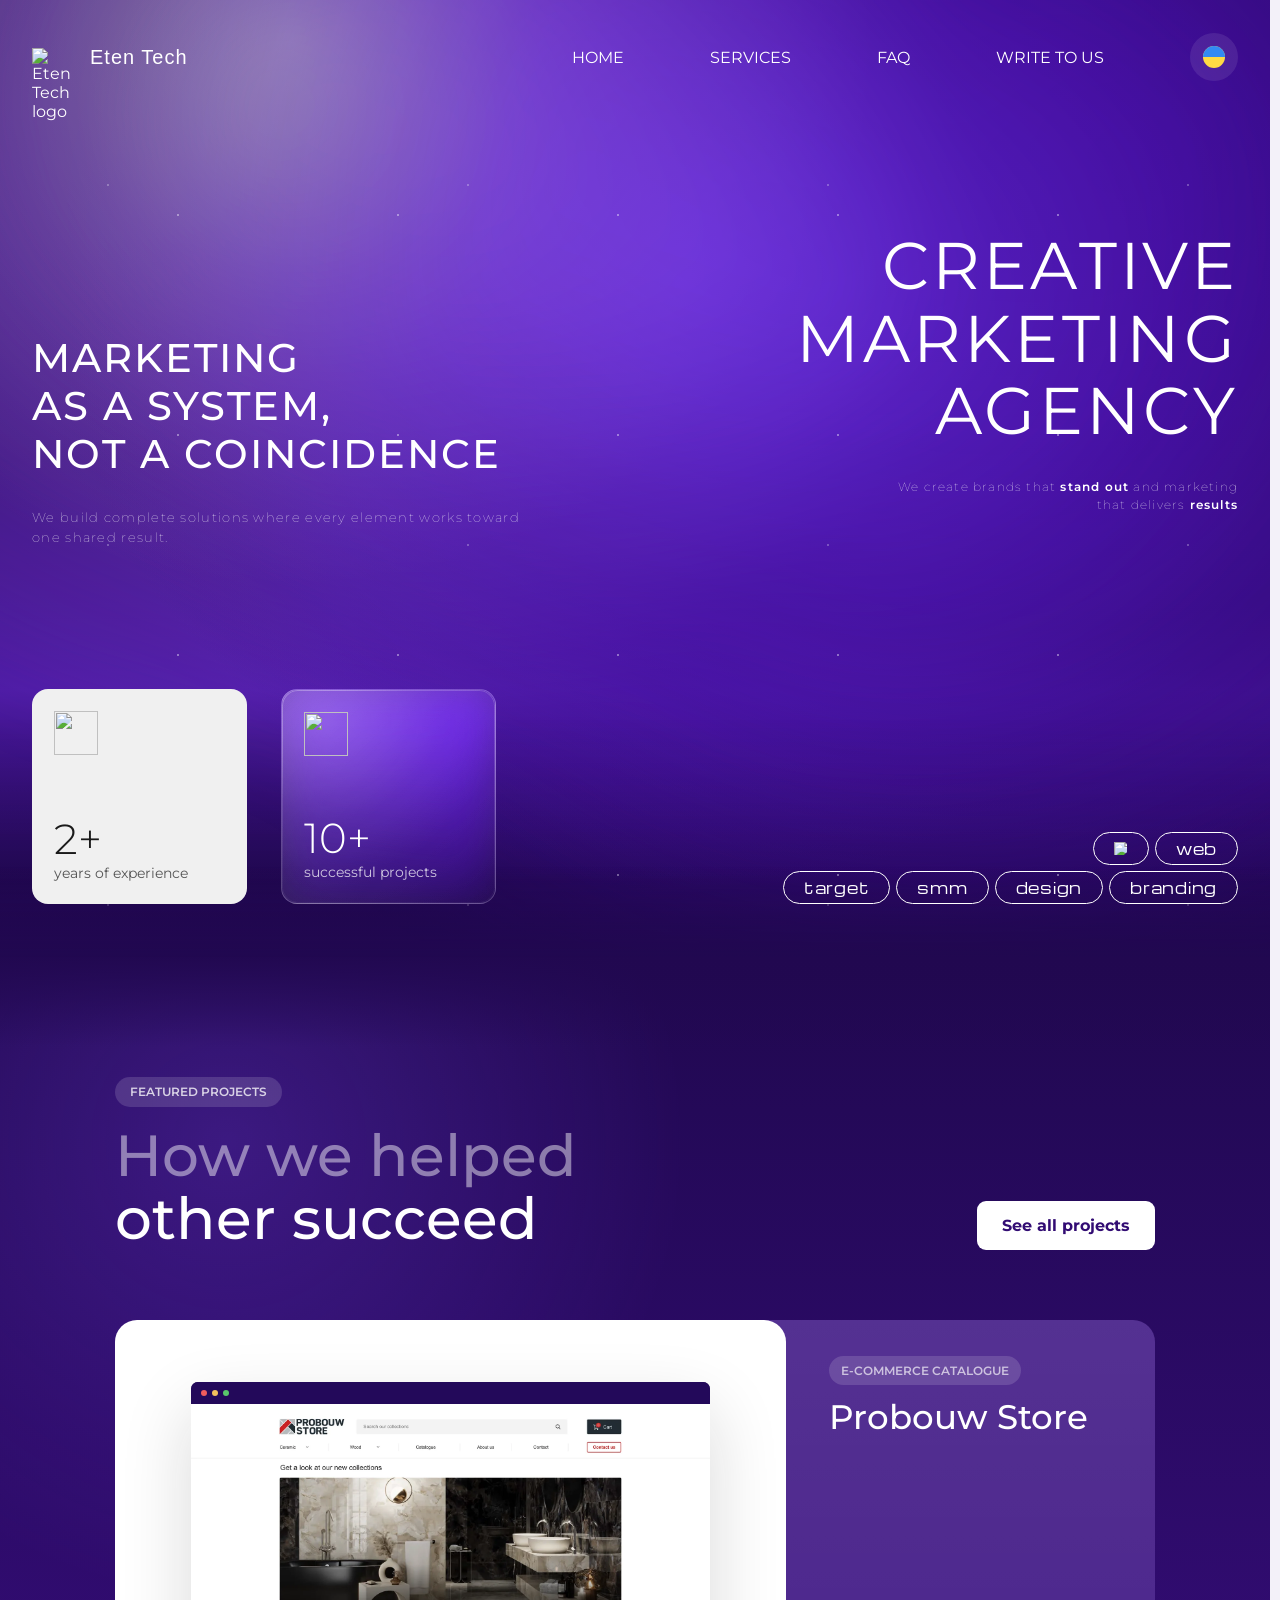
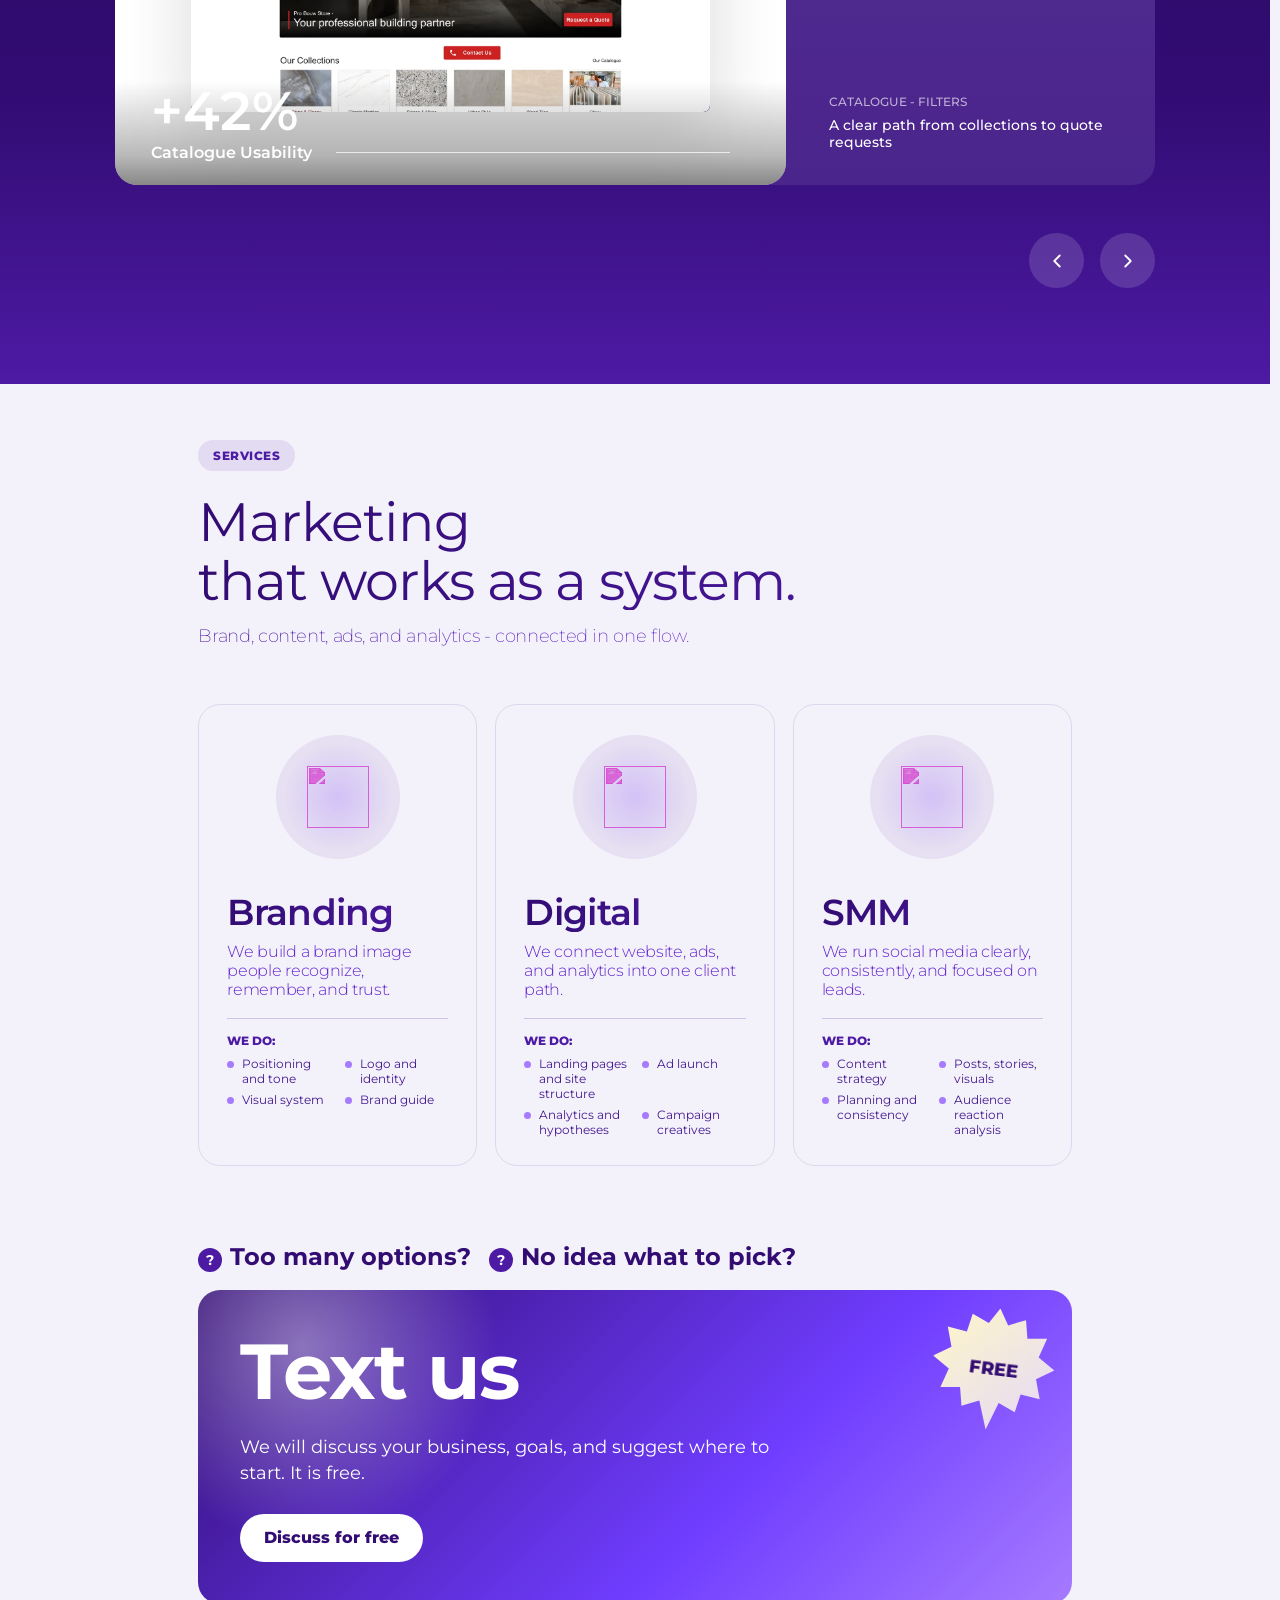
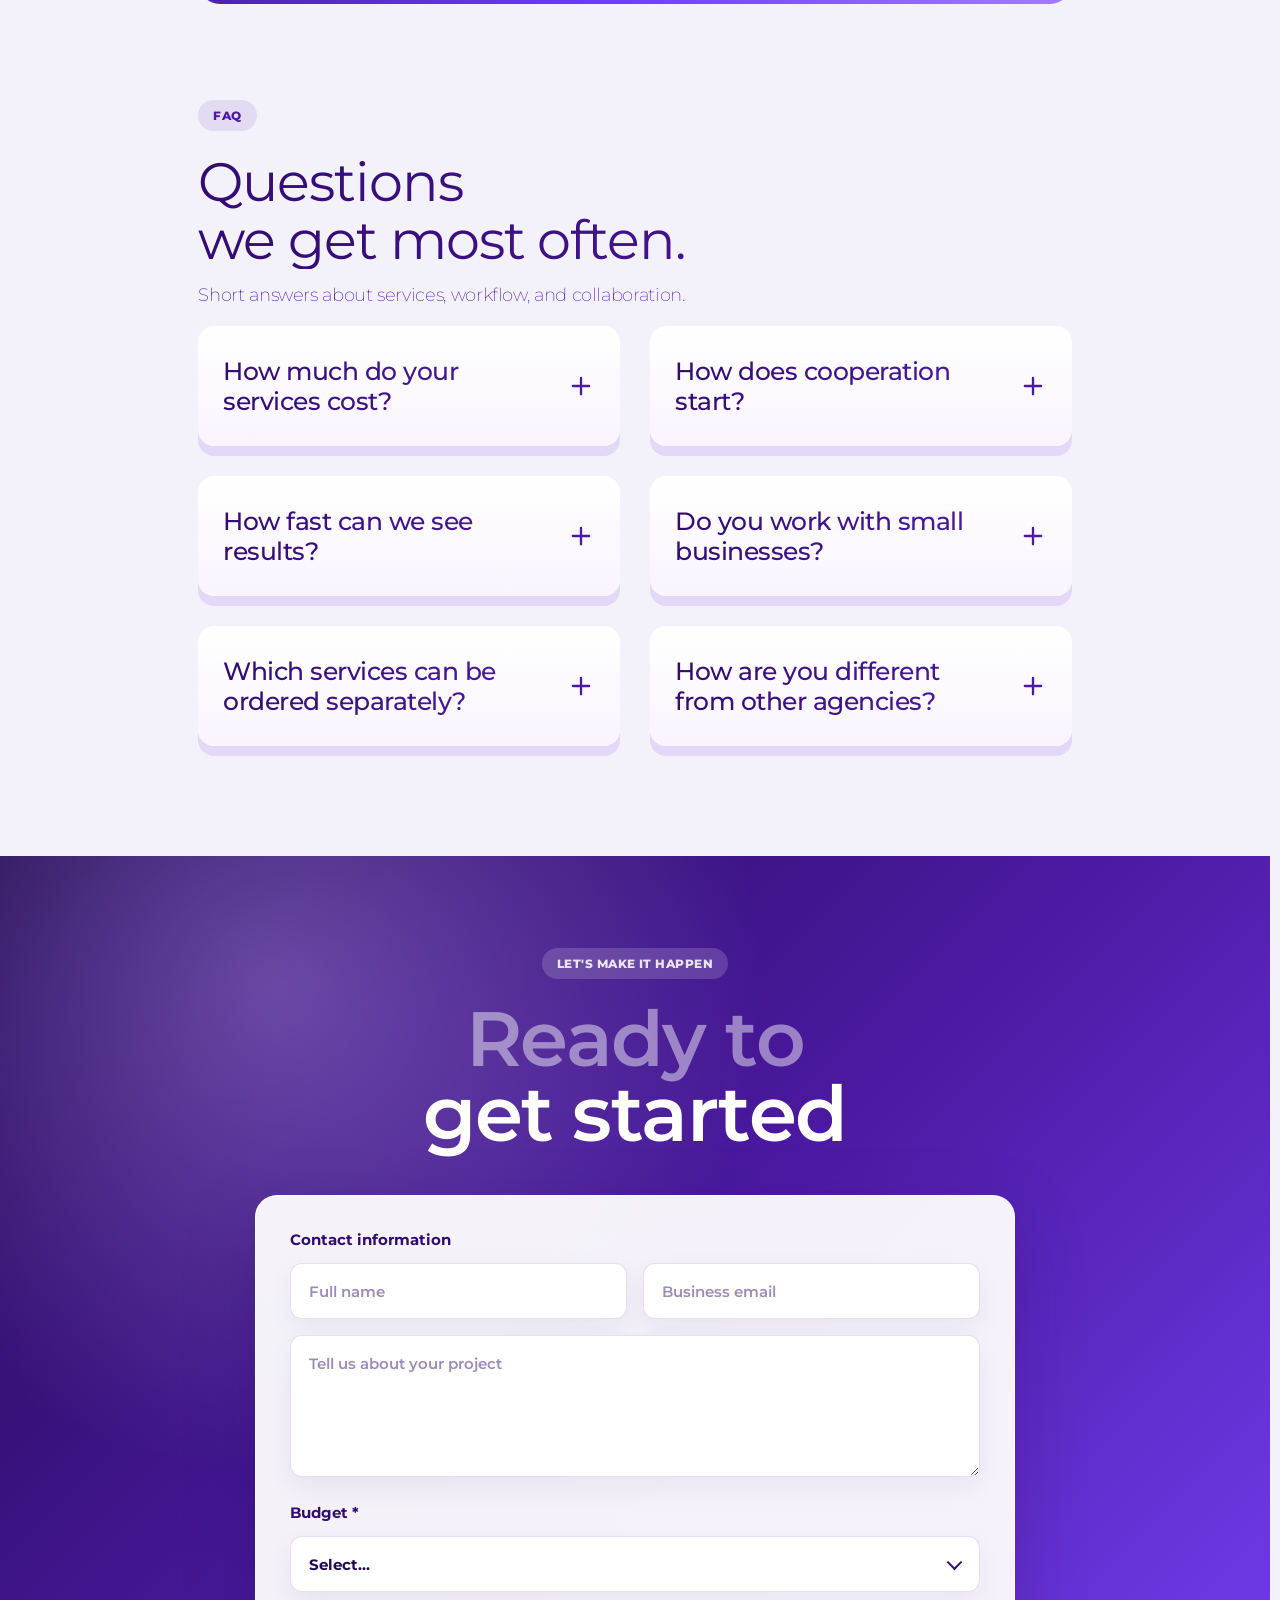
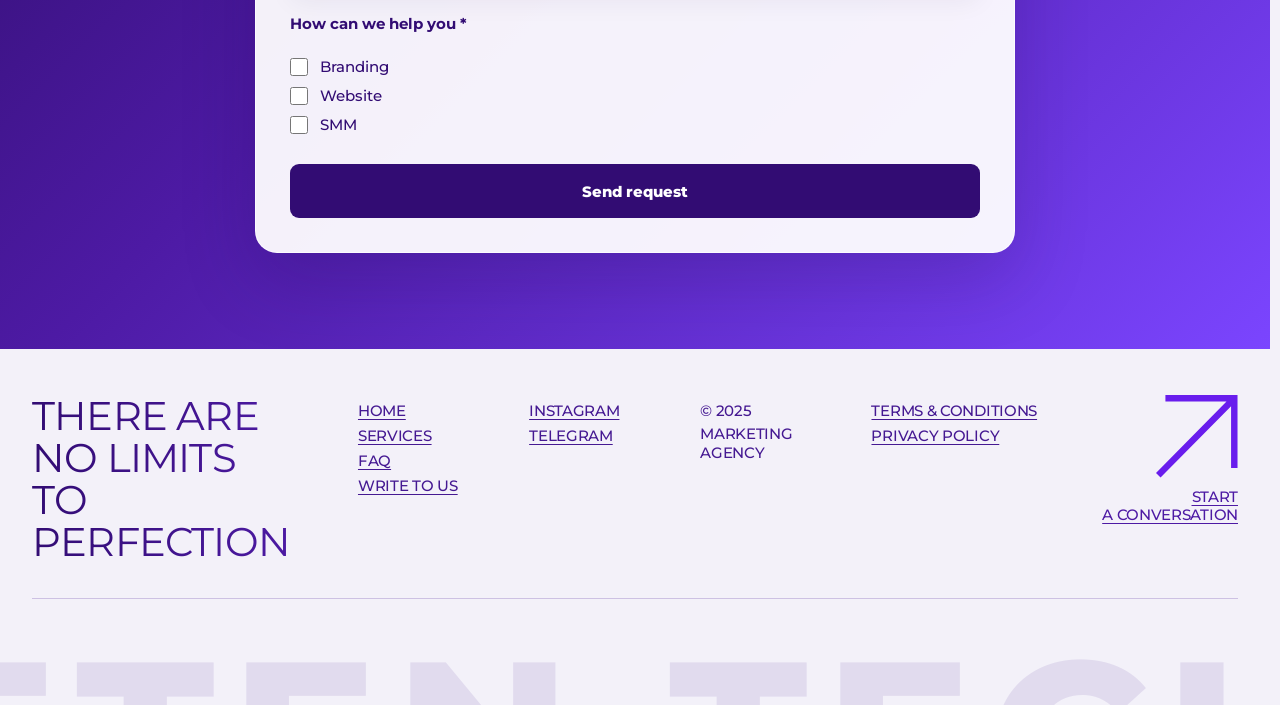
==== commit f8e6d6f3: "v2.2" ====
--- a/index.html
+++ b/index.html
@@ -354,24 +354,23 @@
 <span data-i18n="startProject.budget">Бюджет *</span>
 <select class="startProject__nativeSelect" name="budget">
 <option data-i18n="startProject.select" value="">Оберіть...</option>
-<option data-i18n="startProject.budget1" value="starter">До $700</option>
-<option data-i18n="startProject.budget2" value="growth">$700 - $1500</option>
-<option data-i18n="startProject.budget3" value="system">$1500+</option>
+<option data-i18n="startProject.budget1" value="starter">від $400</option>
+<option data-i18n="startProject.budget2" value="growth">від $1000</option>
+<option data-i18n="startProject.budget3" value="system">від $1500</option>
 </select>
 <div class="startProject__select" data-custom-select>
 <button aria-expanded="false" class="startProject__selectButton" data-custom-select-button data-i18n="startProject.select" type="button">Оберіть...</button>
 <div class="startProject__selectMenu" data-custom-select-menu>
-<button data-i18n="startProject.budget1" data-value="starter" type="button">До $700</button>
-<button data-i18n="startProject.budget2" data-value="growth" type="button">$700 - $1500</button>
-<button data-i18n="startProject.budget3" data-value="system" type="button">$1500+</button>
+<button data-i18n="startProject.budget1" data-value="starter" type="button">від $400</button>
+<button data-i18n="startProject.budget2" data-value="growth" type="button">від $1000</button>
+<button data-i18n="startProject.budget3" data-value="system" type="button">від $1500</button>
 </div>
 </div>
 </div>
 <div class="startProject__checks">
 <div class="startProject__label" data-i18n="startProject.help">Чим можемо допомогти *</div>
 <label><input type="checkbox" name="help" value="branding"/><span data-i18n="startProject.branding">Брендинг</span></label>
-<label><input type="checkbox" name="help" value="design"/><span data-i18n="startProject.design">Дизайн</span></label>
-<label><input type="checkbox" name="help" value="development"/><span data-i18n="startProject.development">Розробка</span></label>
+<label><input type="checkbox" name="help" value="site"/><span data-i18n="startProject.site">Сайт</span></label>
 <label><input type="checkbox" name="help" value="smm"/><span>SMM</span></label>
 </div>
 <button class="startProject__submit" data-i18n="startProject.submit" type="submit">Відправити заявку</button>
@@ -387,6 +386,7 @@
 <a class="footer__link" data-i18n="nav.home" href="#home">ГОЛОВНА</a>
 <a class="footer__link" data-i18n="nav.services" href="#services">ПОСЛУГИ</a>
 <a class="footer__link" data-i18n="nav.faq" href="#faq">ПИТАННЯ</a>
+<a class="footer__link" data-i18n="nav.contact" href="#start-project">НАПИСАТИ НАМ</a>
 </nav>
 <div aria-label="Соцмережі" class="footer__col">
 <a class="footer__link" href="https://www.instagram.com/eten_tech/" rel="noopener" target="_blank">INSTAGRAM</a>
--- a/css/style.css
+++ b/css/style.css
@@ -140,7 +140,7 @@
 .header__icons {
   display: flex;
   align-items: center;
-  gap: 24px;
+  gap: 86px;
 }
 
 .header__contactLink {
